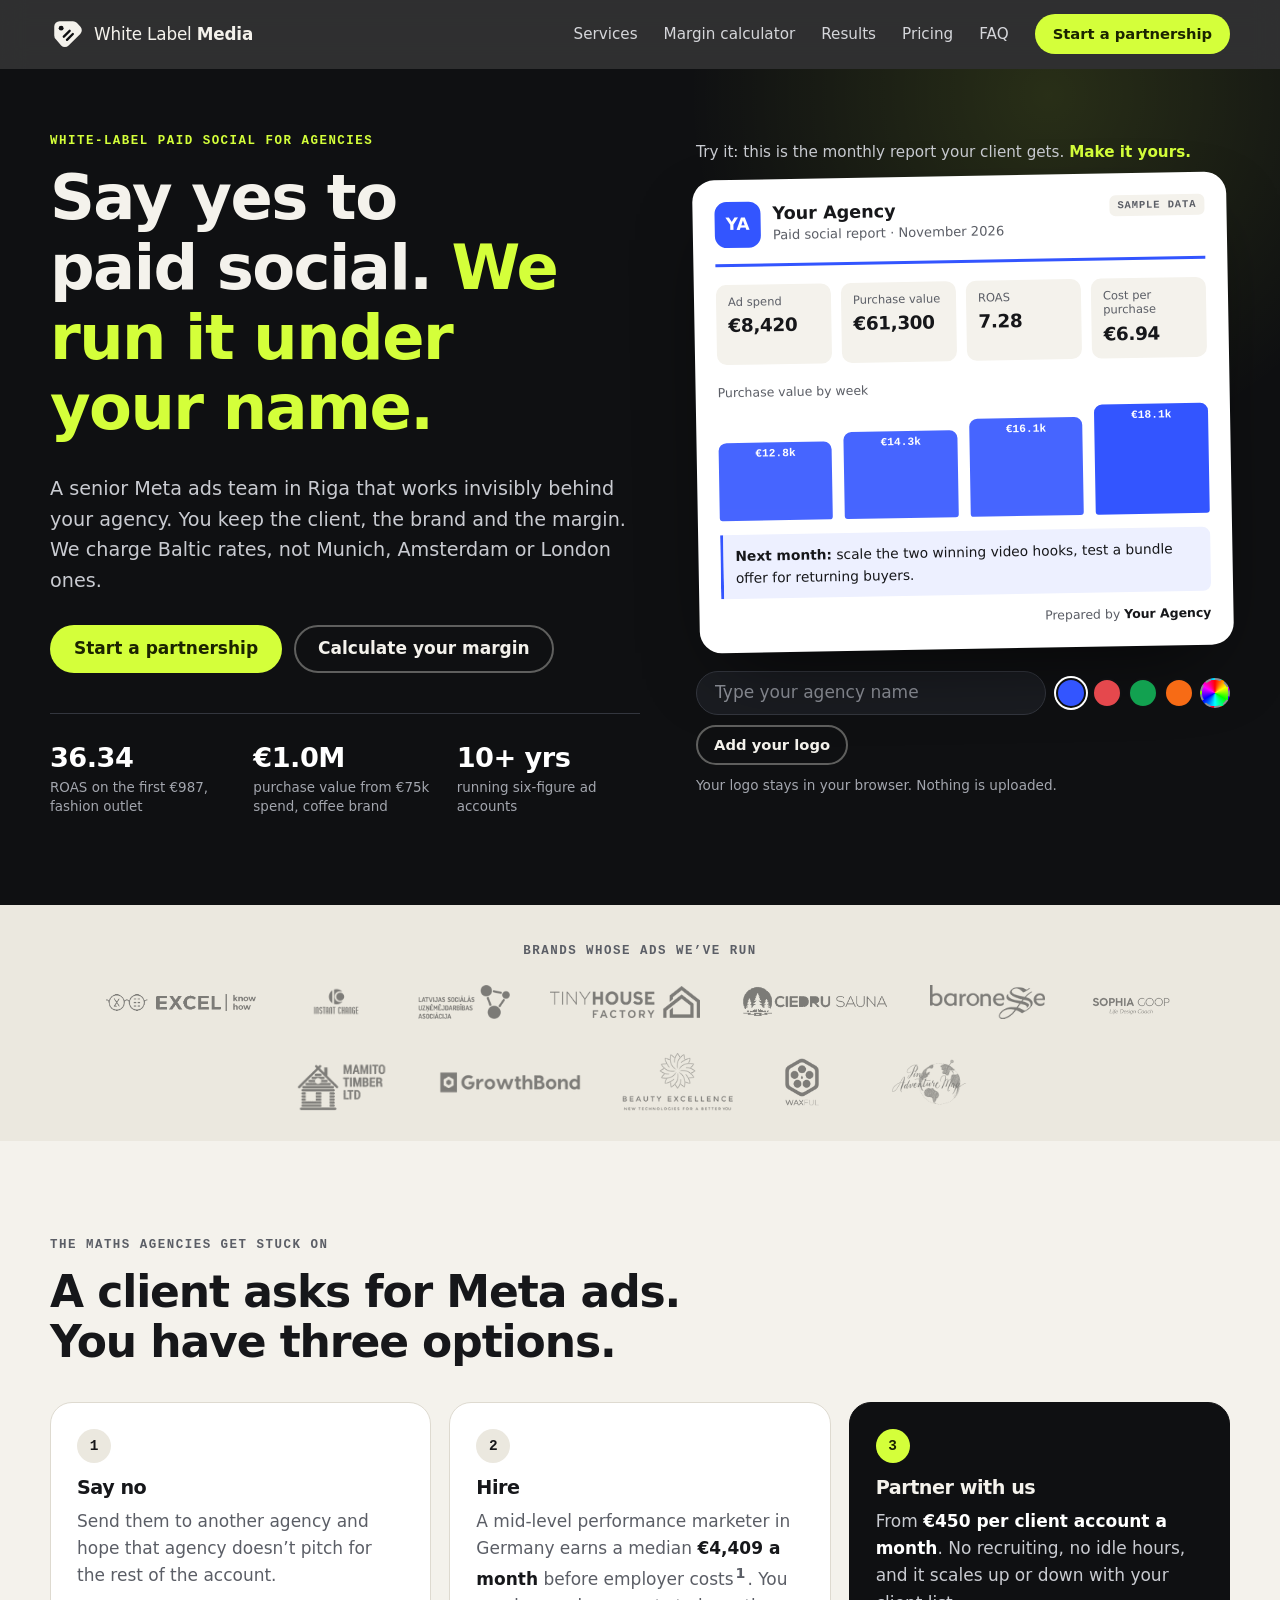
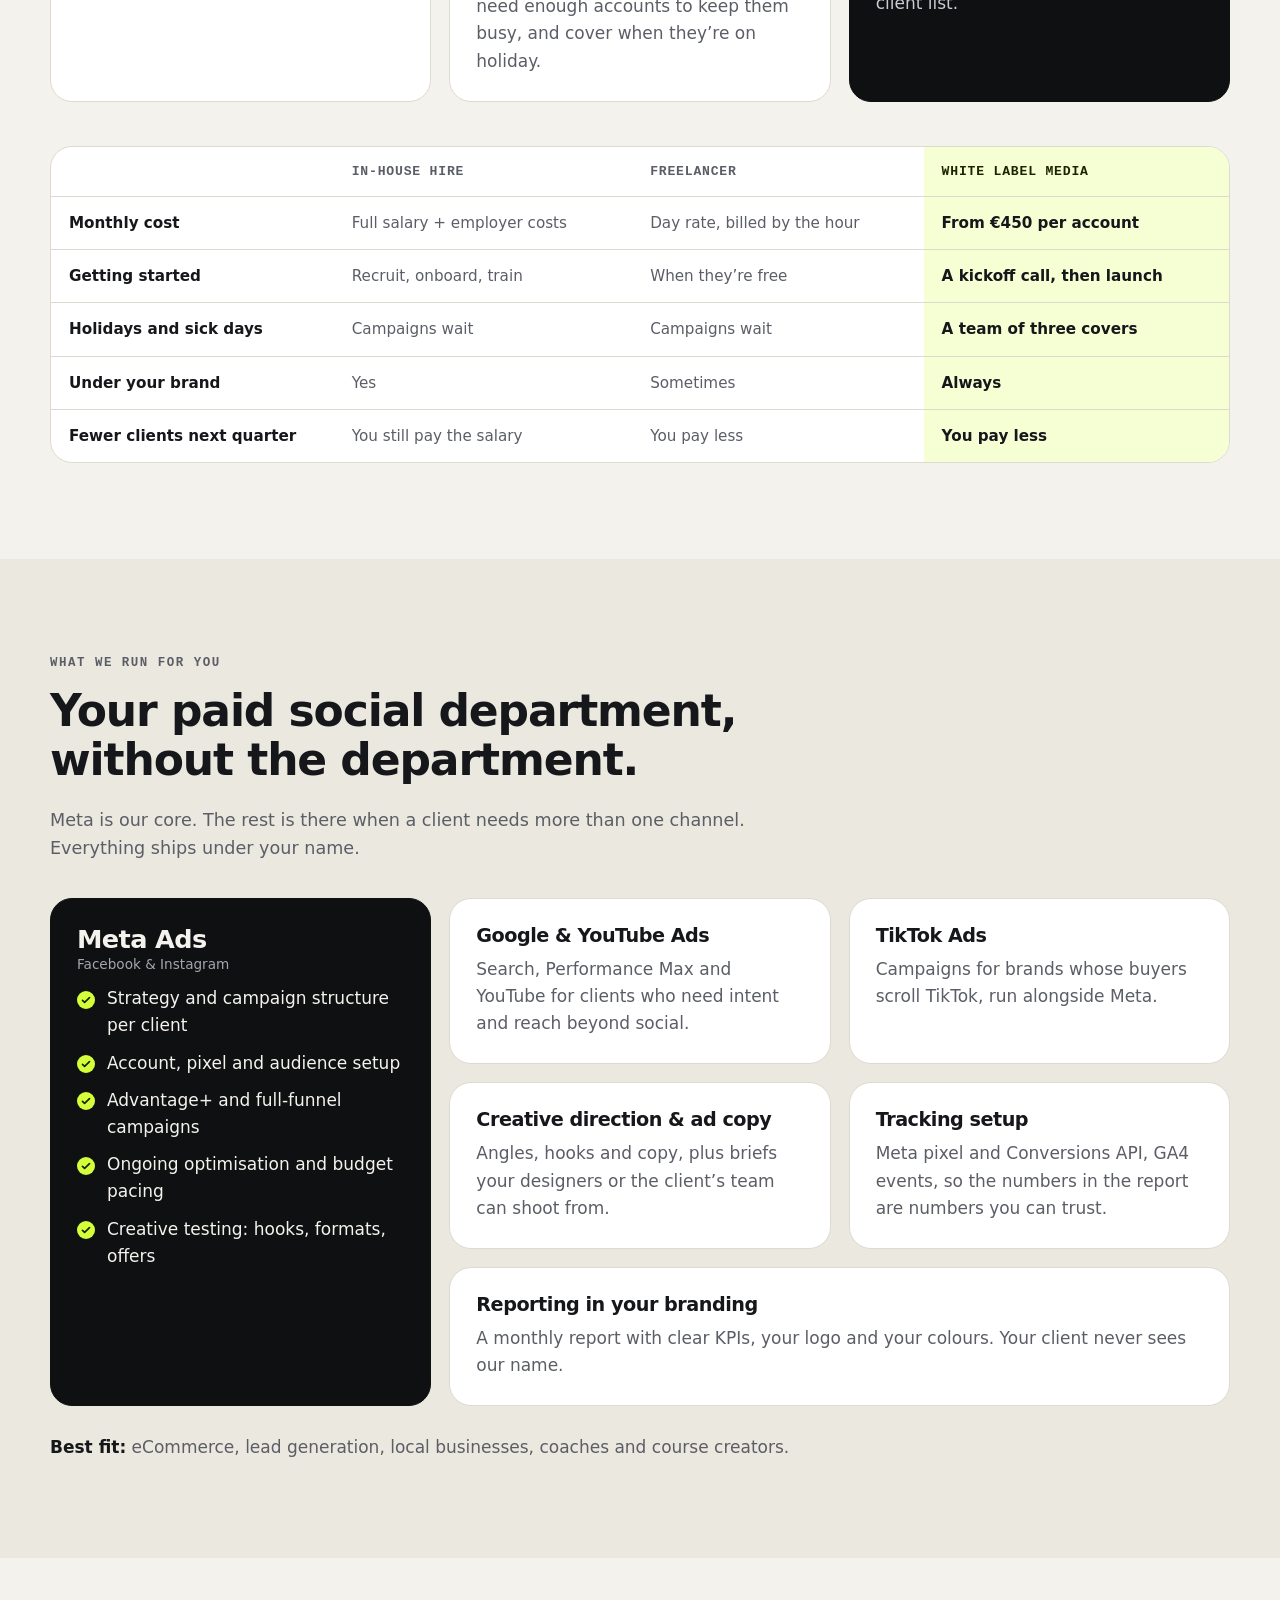
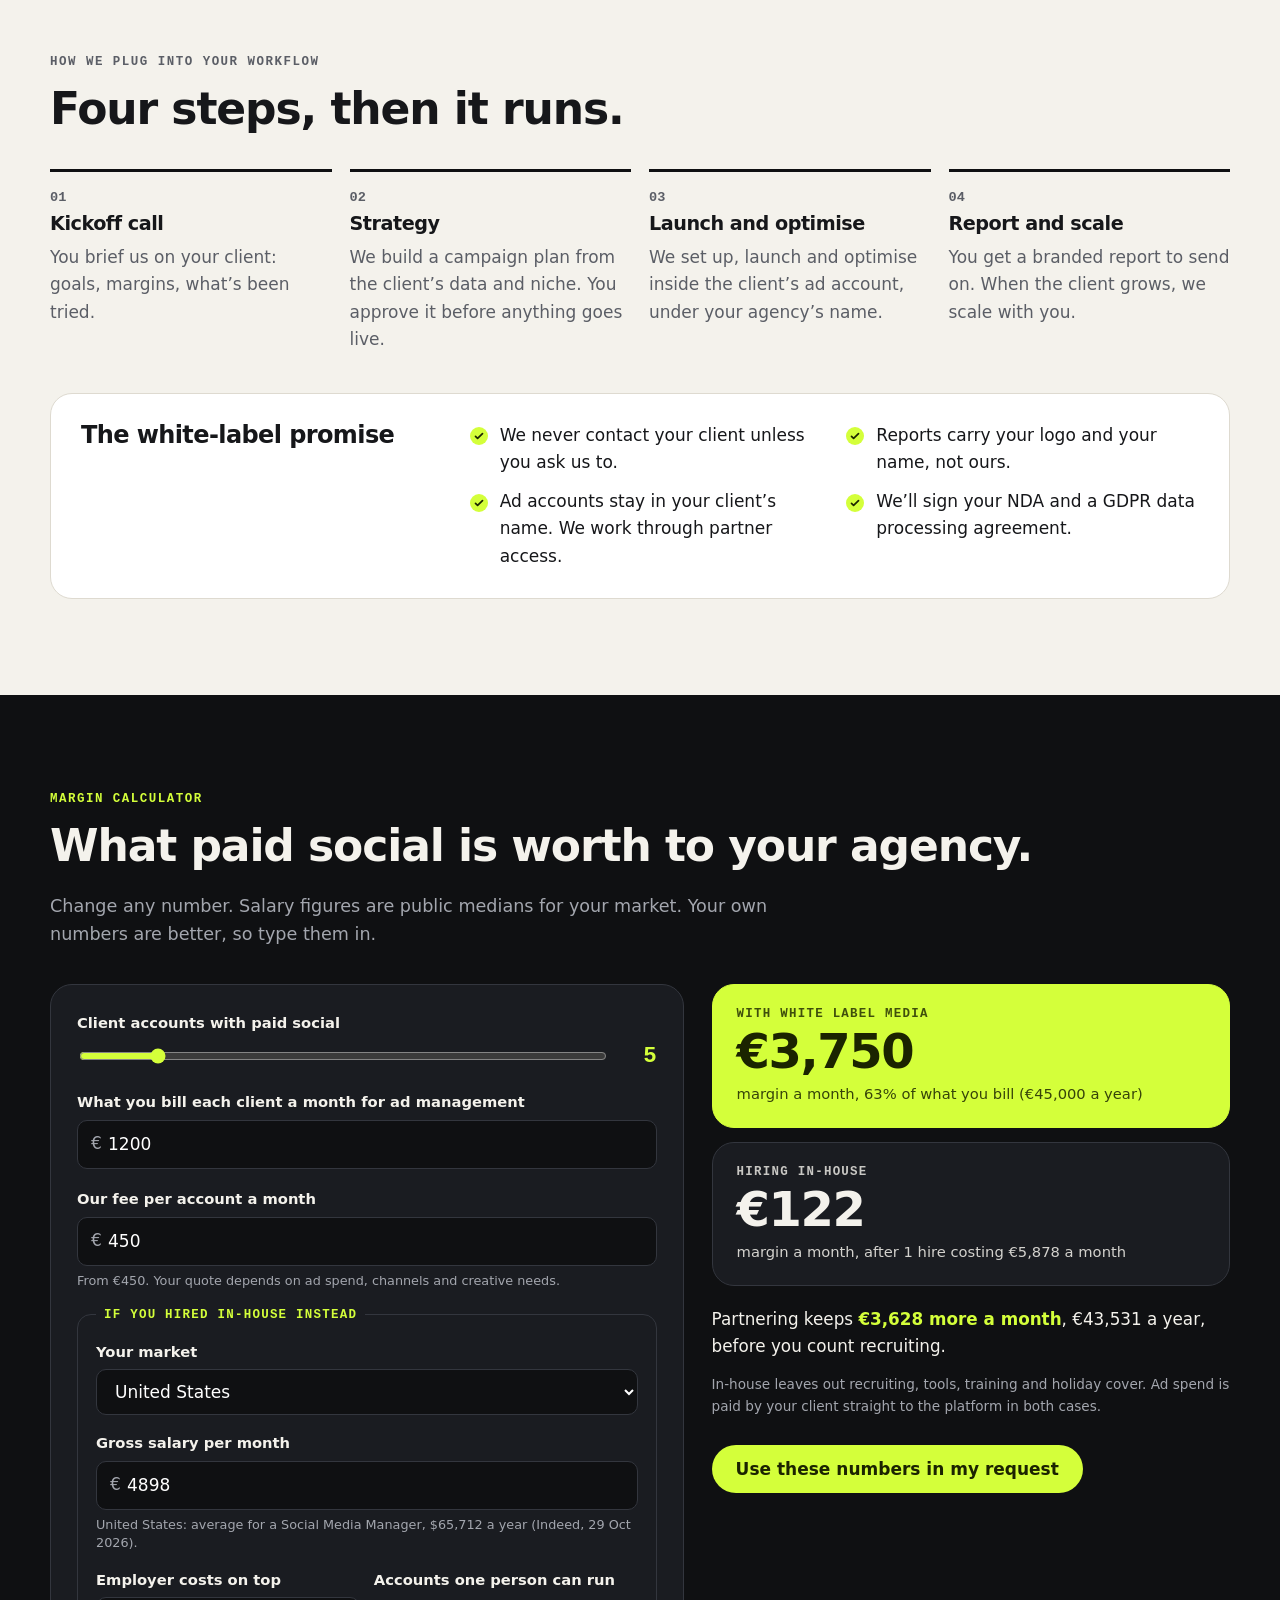
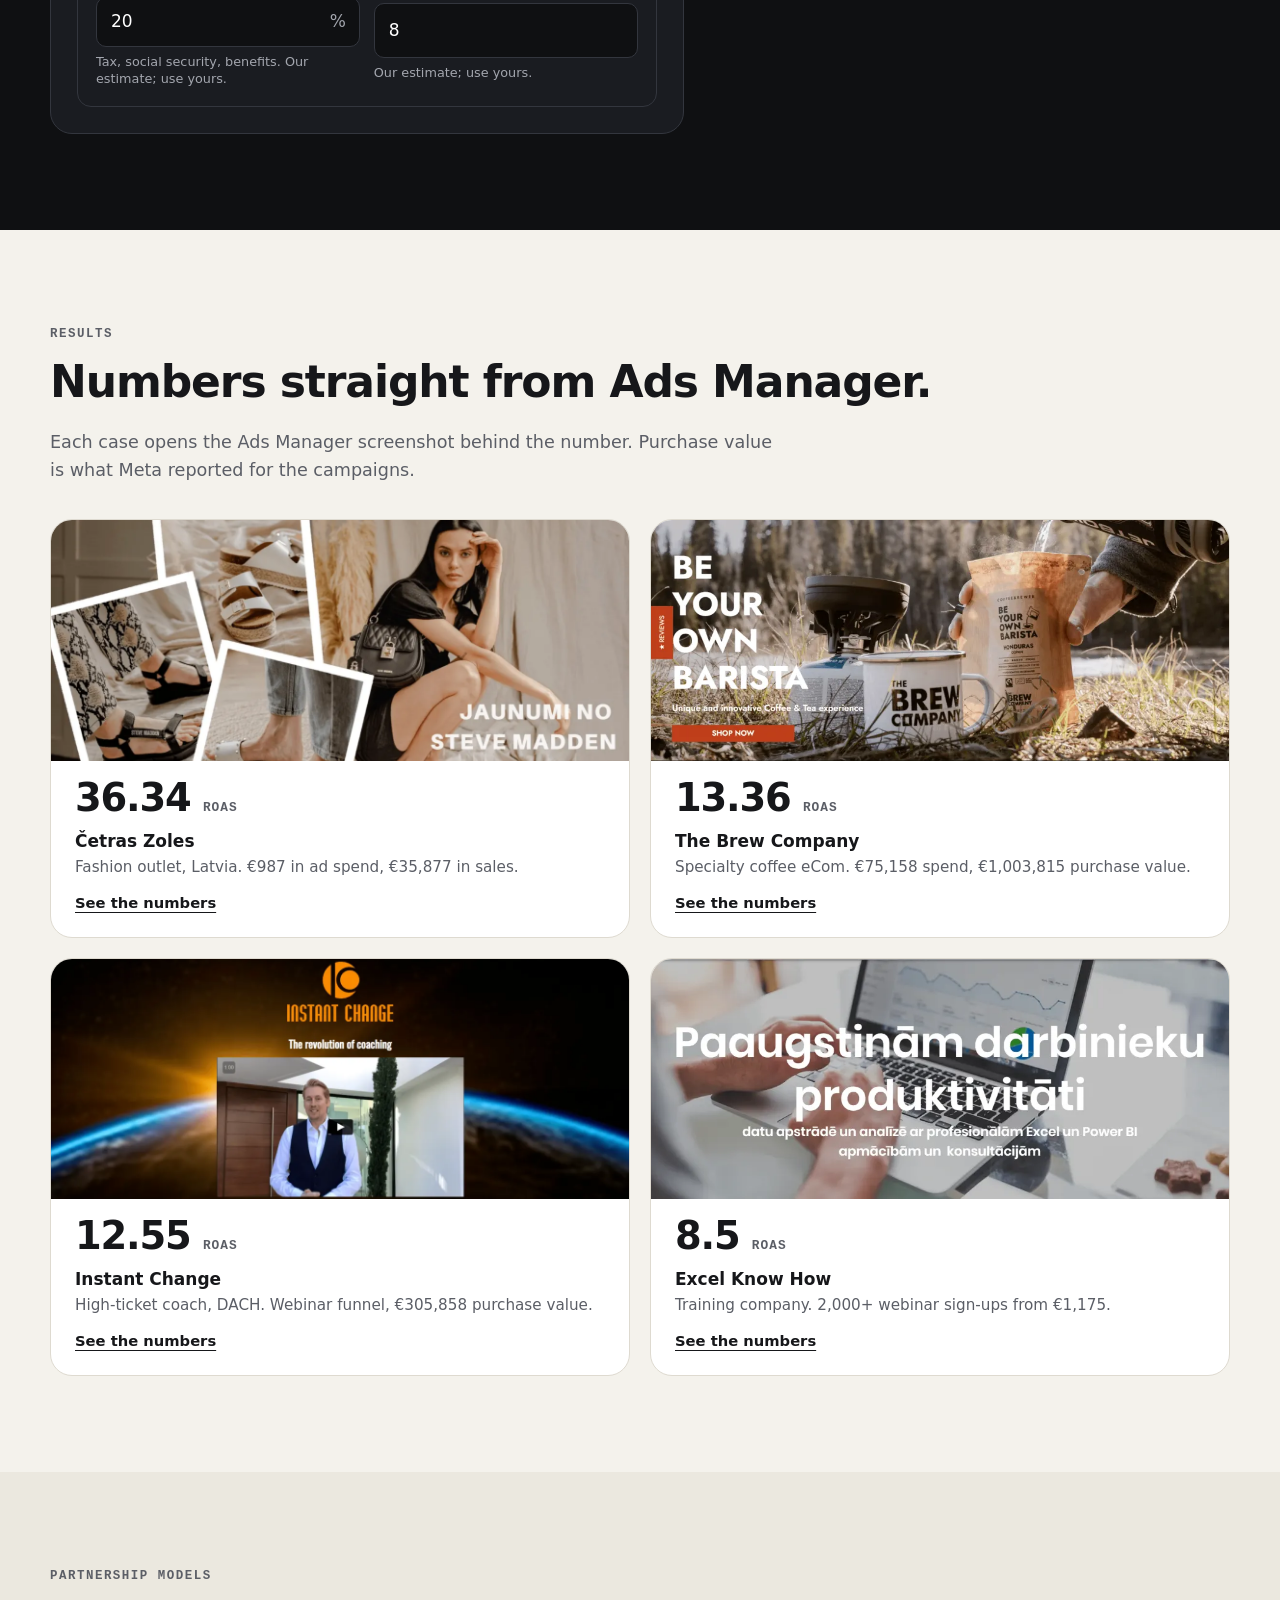
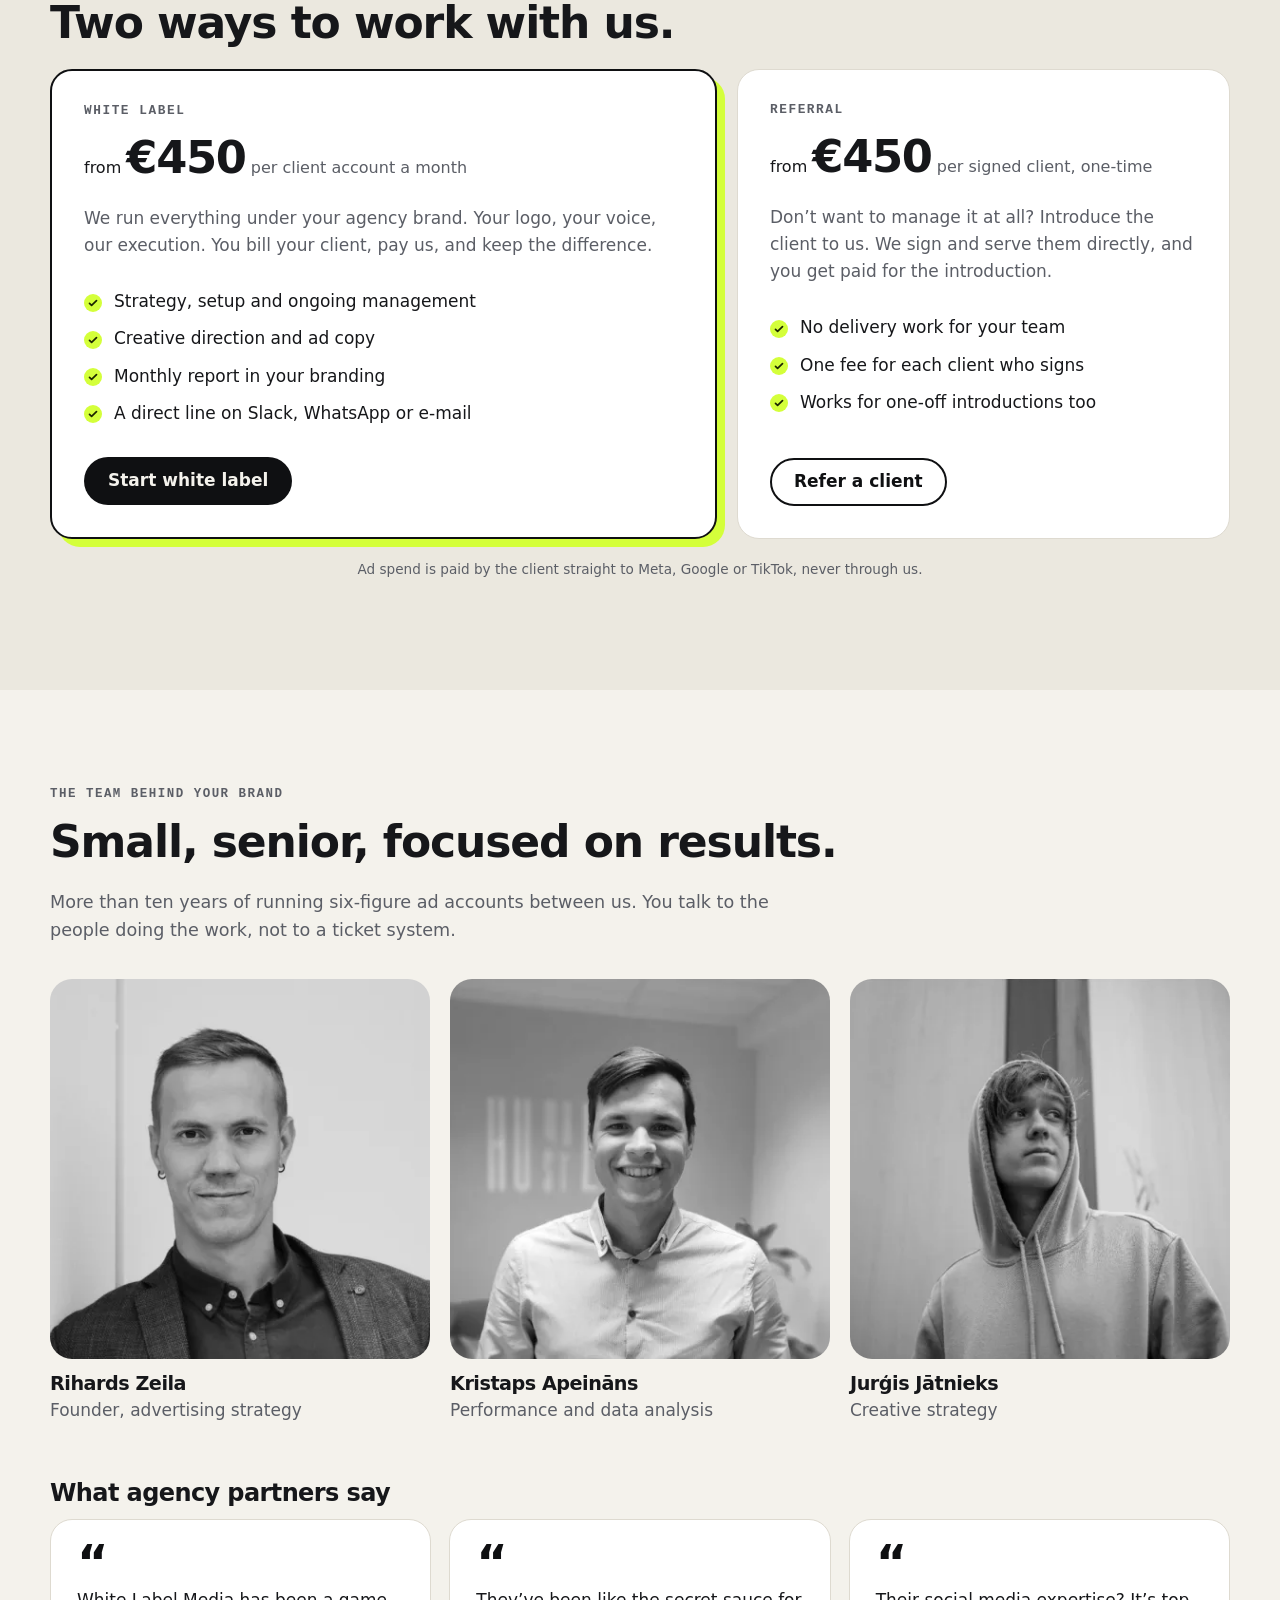
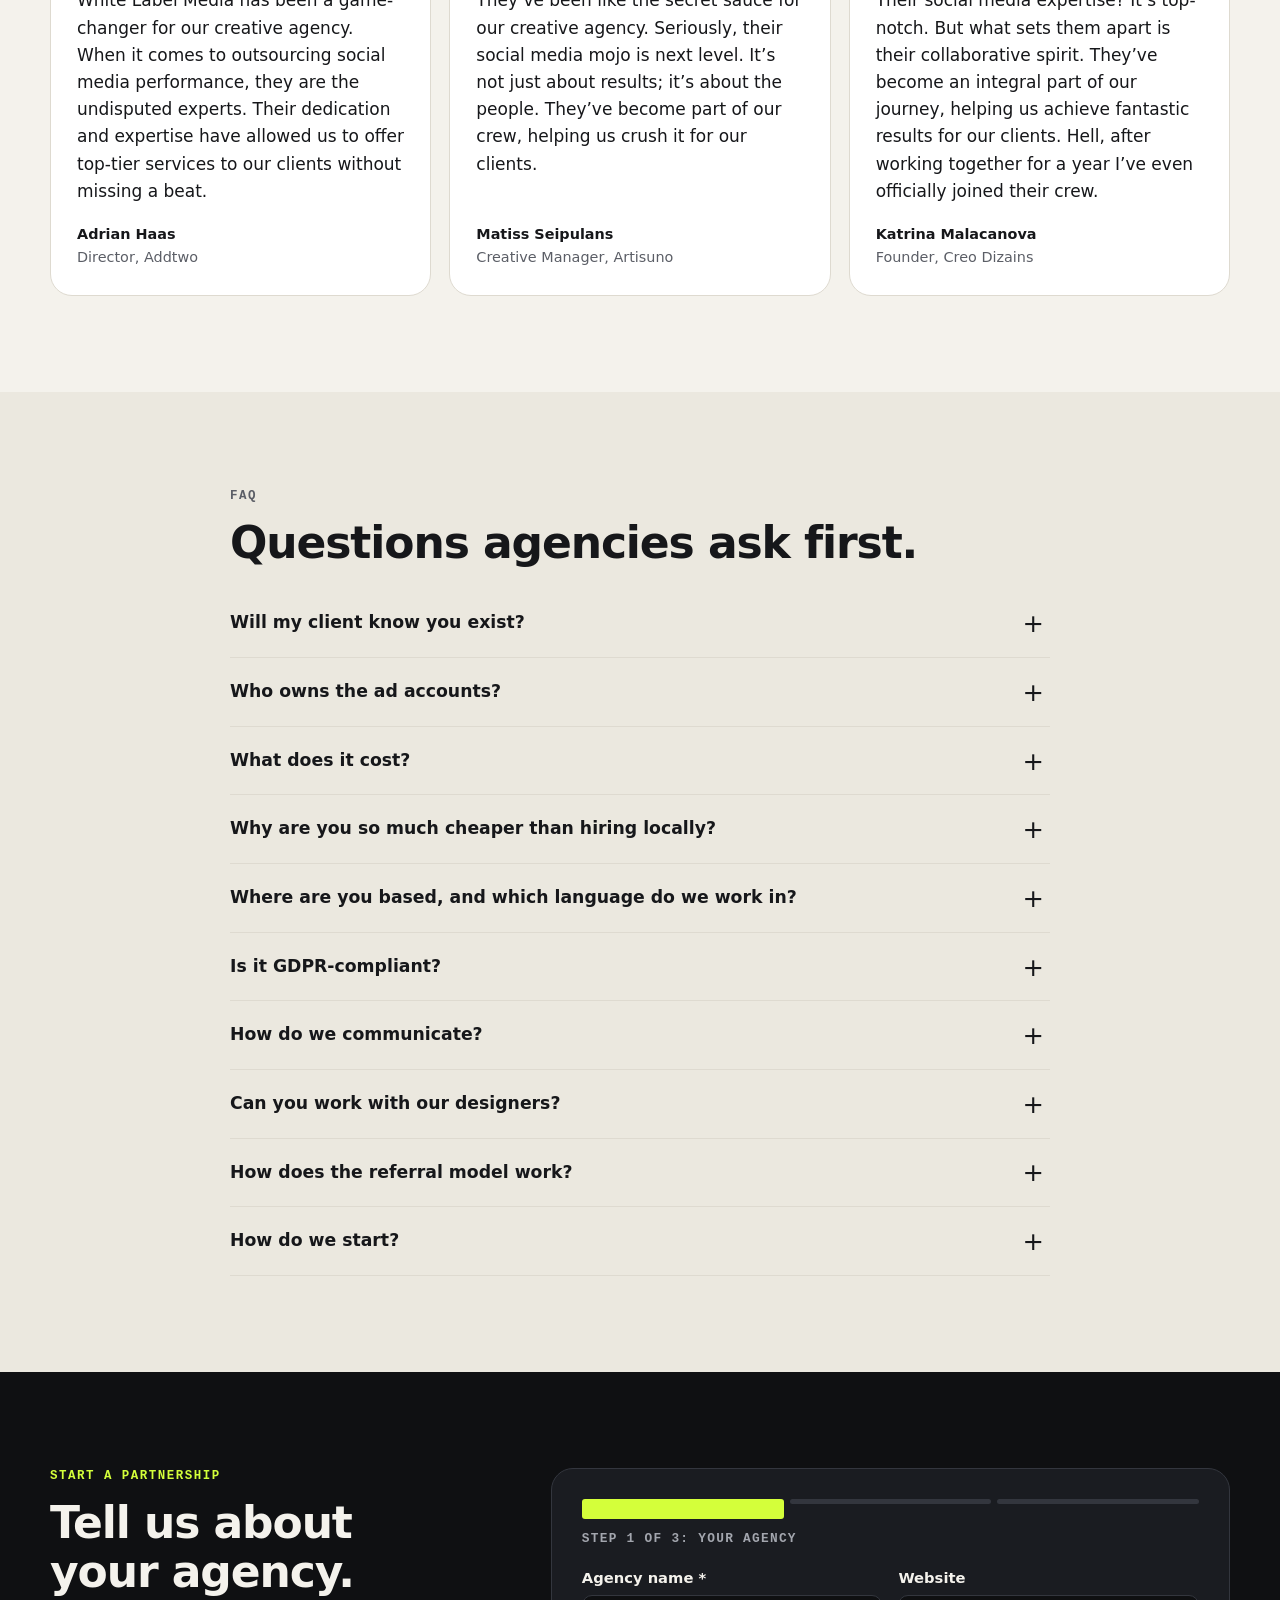
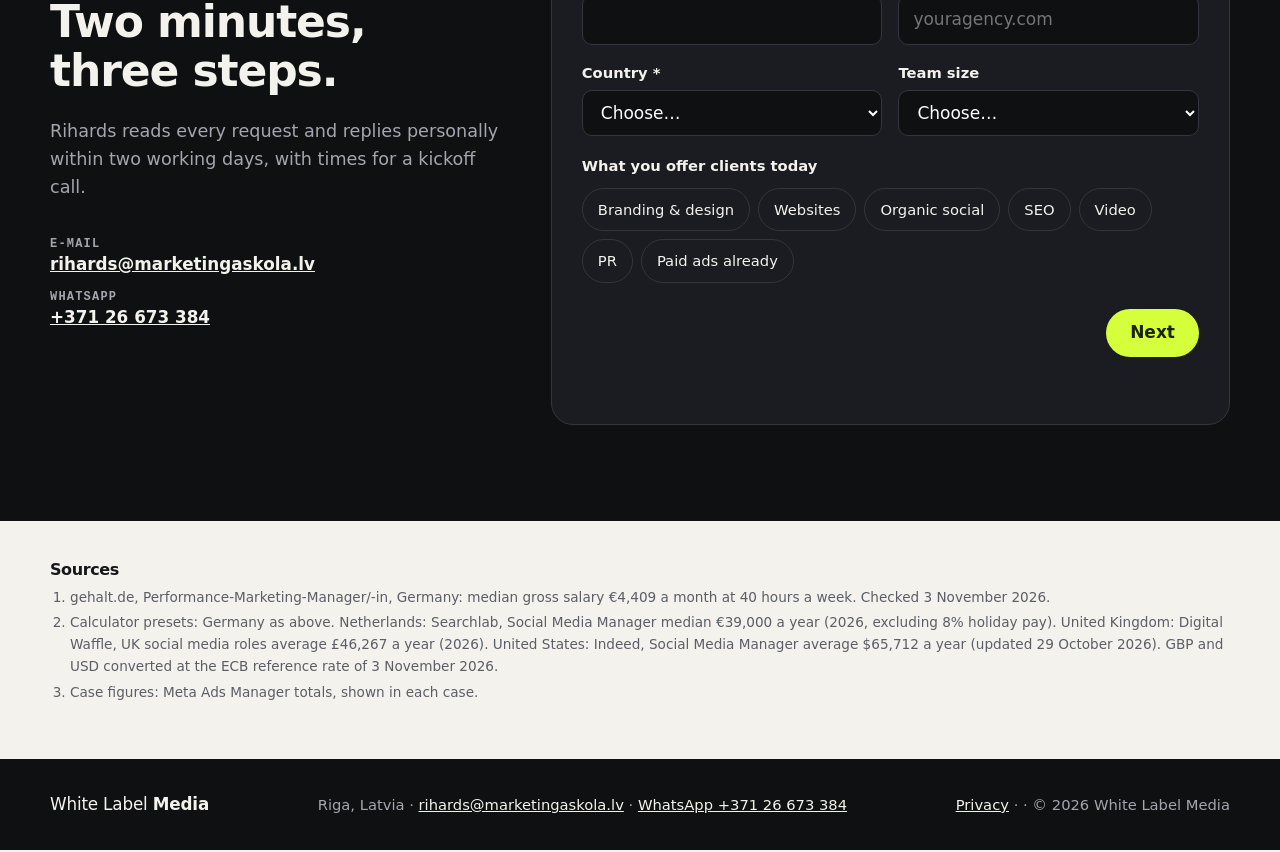
==== index.html @ e8cd41ce "Tracking: consent banner, GA4, Meta Pixel and LinkedIn Insight Consent Mode v2 starts denied; no thi" ====
<!doctype html>
<html lang="en">
<head>
  <meta charset="utf-8">
  <meta name="viewport" content="width=device-width, initial-scale=1">
  <meta name="theme-color" content="#0f1012">
  <title>White Label Media | White-label Meta ads for agencies, at Baltic rates</title>
  <meta name="description" content="A senior paid-social team in Riga that runs Meta, Google and TikTok ads under your agency's name. From €450 per client account a month. You keep the client and the margin.">
  <link rel="canonical" href="https://whitelabelmedia.eu/">
  <meta property="og:type" content="website">
  <meta property="og:title" content="Say yes to paid social. We run it under your name.">
  <meta property="og:description" content="A senior Meta ads team in Riga, working invisibly behind your agency. From €450 per client account a month.">
  <meta property="og:url" content="https://whitelabelmedia.eu/">
  <meta property="og:image" content="https://whitelabelmedia.eu/assets/img/og.jpg">
  <meta name="twitter:card" content="summary_large_image">
  <link rel="icon" href="/favicon.svg" type="image/svg+xml">
  <link rel="stylesheet" href="/styles.css">
  <script type="application/ld+json">
  {
    "@context": "https://schema.org",
    "@type": "ProfessionalService",
    "name": "White Label Media",
    "url": "https://whitelabelmedia.eu/",
    "description": "White-label Meta, Google and TikTok advertising for marketing agencies.",
    "email": "rihards@marketingaskola.lv",
    "telephone": "+37126673384",
    "address": { "@type": "PostalAddress", "addressLocality": "Riga", "addressCountry": "LV" },
    "areaServed": "Europe",
    "founder": { "@type": "Person", "name": "Rihards Zeila" }
  }
  </script>
  <script type="application/ld+json" id="faq-schema"></script>
</head>
<body>
  <a class="skip" href="#main">Skip to content</a>

  <header class="site-header">
    <nav class="nav wrap" aria-label="Main">
      <a class="logo" href="/" aria-label="White Label Media, home">
        <svg width="34" height="34" viewBox="0 0 32 32" aria-hidden="true"><path d="M4 9a5 5 0 0 1 5-5h12.6a5 5 0 0 1 3.6 1.5l3.3 3.4a5 5 0 0 1 0 7l-11 11a5 5 0 0 1-7 0L5.5 21A5 5 0 0 1 4 17.4z" fill="#f4f2ec"/><circle cx="10.5" cy="10.5" r="2.3" fill="#0f1012"/><path d="M13 18.5l5.5-5.5M16 21.5l5.5-5.5" stroke="#0f1012" stroke-width="2.2" stroke-linecap="round"/></svg>
        <span>White Label <b>Media</b></span>
      </a>
      <button class="menu-toggle" aria-expanded="false" aria-controls="nav-links" aria-label="Menu">
        <svg width="26" height="26" viewBox="0 0 24 24" fill="none" stroke="currentColor" stroke-width="2" stroke-linecap="round"><path d="M4 7h16M4 12h16M4 17h16"/></svg>
      </button>
      <ul class="nav-links" id="nav-links">
        <li><a href="#services">Services</a></li>
        <li><a href="#calculator">Margin calculator</a></li>
        <li><a href="#results">Results</a></li>
        <li><a href="#pricing">Pricing</a></li>
        <li><a href="#faq">FAQ</a></li>
        <li><a class="btn btn-accent btn-sm" href="#start">Start a partnership</a></li>
      </ul>
    </nav>
  </header>

  <main id="main">
    <!-- ============ HERO ============ -->
    <section class="hero dark" id="top">
      <div class="wrap hero-grid">
        <div class="hero-copy">
          <p class="eyebrow">White-label paid social for agencies</p>
          <h1>Say yes to paid social. <span class="hl">We run it under your name.</span></h1>
          <p class="lead">A senior Meta ads team in Riga that works invisibly behind your agency. You keep the client, the brand and the margin. We charge Baltic rates, not Munich, Amsterdam or London ones.</p>
          <div class="cta-row">
            <a class="btn btn-accent" href="#start">Start a partnership</a>
            <a class="btn btn-ghost" href="#calculator">Calculate your margin</a>
          </div>
          <ul class="proof">
            <li><b>36.34</b><span>ROAS on the first €987, fashion outlet</span></li>
            <li><b>€1.0M</b><span>purchase value from €75k spend, coffee brand</span></li>
            <li><b>10+ yrs</b><span>running six-figure ad accounts</span></li>
          </ul>
        </div>

        <div class="hero-demo">
          <p class="demo-hint" id="demo-hint">Try it: this is the monthly report your client gets. <b>Make it yours.</b></p>
          <article class="report" id="report" aria-label="Sample client report in your branding" style="--brand:#3355ff">
            <header class="report-head">
              <div class="report-logo" id="report-logo" aria-hidden="true"><span id="report-initials">YA</span></div>
              <div>
                <p class="report-agency" id="report-agency">Your Agency</p>
                <p class="report-meta">Paid social report · <span id="report-month">last month</span></p>
              </div>
              <span class="report-tag">Sample data</span>
            </header>
            <dl class="report-kpis">
              <div><dt>Ad spend</dt><dd>€8,420</dd></div>
              <div><dt>Purchase value</dt><dd>€61,300</dd></div>
              <div><dt>ROAS</dt><dd>7.28</dd></div>
              <div><dt>Cost per purchase</dt><dd>€6.94</dd></div>
            </dl>
            <figure class="report-chart">
              <figcaption>Purchase value by week</figcaption>
              <div class="bars" role="img" aria-label="Week 1 €12,800, week 2 €14,300, week 3 €16,100, week 4 €18,100">
                <span style="--h:.707"><i>€12.8k</i></span><span style="--h:.79"><i>€14.3k</i></span><span style="--h:.889"><i>€16.1k</i></span><span style="--h:1"><i>€18.1k</i></span>
              </div>
            </figure>
            <p class="report-note"><b>Next month:</b> scale the two winning video hooks, test a bundle offer for returning buyers.</p>
            <footer class="report-foot">Prepared by <span id="report-by">Your Agency</span></footer>
          </article>

          <form class="demo-controls" id="demo" autocomplete="off" onsubmit="return false">
            <label class="demo-name">
              <span class="sr-only">Your agency name</span>
              <input type="text" name="agency" maxlength="40" placeholder="Type your agency name" aria-describedby="demo-hint">
            </label>
            <fieldset class="swatches">
              <legend class="sr-only">Brand colour</legend>
              <label><input type="radio" name="color" value="#3355ff" checked><span style="background:#3355ff"></span><span class="sr-only">Blue</span></label>
              <label><input type="radio" name="color" value="#e5484d"><span style="background:#e5484d"></span><span class="sr-only">Red</span></label>
              <label><input type="radio" name="color" value="#12a150"><span style="background:#12a150"></span><span class="sr-only">Green</span></label>
              <label><input type="radio" name="color" value="#f76b15"><span style="background:#f76b15"></span><span class="sr-only">Orange</span></label>
              <label class="swatch-custom" title="Pick your exact colour"><input type="color" name="custom" value="#8e4ec6"><span class="sr-only">Custom colour</span></label>
            </fieldset>
            <label class="btn btn-ghost btn-sm upload">
              <input type="file" name="logo" accept="image/png,image/jpeg,image/svg+xml,image/webp" class="sr-only">
              Add your logo
            </label>
          </form>
          <p class="fine">Your logo stays in your browser. Nothing is uploaded.</p>
        </div>
      </div>
    </section>

    <!-- ============ LOGOS ============ -->
    <section class="logos" aria-labelledby="logos-title">
      <div class="wrap">
        <h2 class="eyebrow center" id="logos-title">Brands whose ads we’ve run</h2>
        <ul class="logo-row">
          <li><img src="/assets/img/logos/excel-know-how.webp" alt="Excel Know How" width="519" height="58" loading="lazy"></li>
          <li><img src="/assets/img/logos/instant-change.webp" class="lg" alt="Instant Change" width="178" height="126" loading="lazy"></li>
          <li><img src="/assets/img/logos/lsua.webp" alt="Latvijas Sociālās Uzņēmējdarbības Asociācija" width="258" height="96" loading="lazy"></li>
          <li><img src="/assets/img/logos/tiny.webp" alt="Tiny House Factory" width="400" height="85" loading="lazy"></li>
          <li><img src="/assets/img/logos/ciedru.webp" alt="Ciedru Sauna" width="261" height="59" loading="lazy"></li>
          <li><img src="/assets/img/logos/baronesse.webp" alt="Baronesse" width="149" height="44" loading="lazy"></li>
          <li><img src="/assets/img/logos/sophia.webp" class="lg" alt="Sophia Goop" width="156" height="102" loading="lazy"></li>
          <li><img src="/assets/img/logos/mamito.webp" class="lg" alt="Mamito Timber" width="105" height="61" loading="lazy"></li>
          <li><img src="/assets/img/logos/growthbond.webp" alt="GrowthBond" width="162" height="37" loading="lazy"></li>
          <li><img src="/assets/img/logos/beauty.webp" class="lg" alt="Beauty Excellence" width="146" height="76" loading="lazy"></li>
          <li><img src="/assets/img/logos/waxful.webp" class="lg" alt="Waxful" width="92" height="92" loading="lazy"></li>
          <li><img src="/assets/img/logos/pin.webp" class="lg" alt="Pin Adventure Map" width="600" height="300" loading="lazy"></li>
        </ul>
      </div>
    </section>

    <!-- ============ PROBLEM ============ -->
    <section class="section" id="why" aria-labelledby="why-title">
      <div class="wrap">
        <p class="eyebrow">The maths agencies get stuck on</p>
        <h2 id="why-title">A client asks for Meta ads. You have three options.</h2>
        <div class="options">
          <article class="option reveal">
            <span class="option-n">1</span>
            <h3>Say no</h3>
            <p>Send them to another agency and hope that agency doesn’t pitch for the rest of the account.</p>
          </article>
          <article class="option reveal">
            <span class="option-n">2</span>
            <h3>Hire</h3>
            <p>A mid-level performance marketer in Germany earns a median <b>€4,409 a month</b> before employer costs<sup><a href="#sources">1</a></sup>. You need enough accounts to keep them busy, and cover when they’re on holiday.</p>
          </article>
          <article class="option option-us reveal">
            <span class="option-n">3</span>
            <h3>Partner with us</h3>
            <p>From <b>€450 per client account a month</b>. No recruiting, no idle hours, and it scales up or down with your client list.</p>
          </article>
        </div>

        <div class="table-wrap reveal">
          <table class="compare">
            <caption class="sr-only">In-house hire, freelancer and White Label Media compared</caption>
            <thead>
              <tr><th scope="col"></th><th scope="col">In-house hire</th><th scope="col">Freelancer</th><th scope="col" class="us">White Label Media</th></tr>
            </thead>
            <tbody>
              <tr><th scope="row">Monthly cost</th><td>Full salary + employer costs</td><td>Day rate, billed by the hour</td><td class="us">From €450 per account</td></tr>
              <tr><th scope="row">Getting started</th><td>Recruit, onboard, train</td><td>When they’re free</td><td class="us">A kickoff call, then launch</td></tr>
              <tr><th scope="row">Holidays and sick days</th><td>Campaigns wait</td><td>Campaigns wait</td><td class="us">A team of three covers</td></tr>
              <tr><th scope="row">Under your brand</th><td>Yes</td><td>Sometimes</td><td class="us">Always</td></tr>
              <tr><th scope="row">Fewer clients next quarter</th><td>You still pay the salary</td><td>You pay less</td><td class="us">You pay less</td></tr>
            </tbody>
          </table>
        </div>
      </div>
    </section>

    <!-- ============ SERVICES ============ -->
    <section class="section alt" id="services" aria-labelledby="services-title">
      <div class="wrap">
        <p class="eyebrow">What we run for you</p>
        <h2 id="services-title">Your paid social department, without the department.</h2>
        <p class="sub">Meta is our core. The rest is there when a client needs more than one channel. Everything ships under your name.</p>
        <div class="services">
          <article class="service service-main reveal">
            <h3>Meta Ads <small>Facebook &amp; Instagram</small></h3>
            <ul class="ticks">
              <li>Strategy and campaign structure per client</li>
              <li>Account, pixel and audience setup</li>
              <li>Advantage+ and full-funnel campaigns</li>
              <li>Ongoing optimisation and budget pacing</li>
              <li>Creative testing: hooks, formats, offers</li>
            </ul>
          </article>
          <article class="service reveal">
            <h3>Google &amp; YouTube Ads</h3>
            <p>Search, Performance Max and YouTube for clients who need intent and reach beyond social.</p>
          </article>
          <article class="service reveal">
            <h3>TikTok Ads</h3>
            <p>Campaigns for brands whose buyers scroll TikTok, run alongside Meta.</p>
          </article>
          <article class="service reveal">
            <h3>Creative direction &amp; ad copy</h3>
            <p>Angles, hooks and copy, plus briefs your designers or the client’s team can shoot from.</p>
          </article>
          <article class="service reveal">
            <h3>Tracking setup</h3>
            <p>Meta pixel and Conversions API, GA4 events, so the numbers in the report are numbers you can trust.</p>
          </article>
          <article class="service reveal">
            <h3>Reporting in your branding</h3>
            <p>A monthly report with clear KPIs, your logo and your colours. Your client never sees our name.</p>
          </article>
        </div>
        <p class="fit"><b>Best fit:</b> eCommerce, lead generation, local businesses, coaches and course creators.</p>
      </div>
    </section>

    <!-- ============ PROCESS ============ -->
    <section class="section" id="process" aria-labelledby="process-title">
      <div class="wrap">
        <p class="eyebrow">How we plug into your workflow</p>
        <h2 id="process-title">Four steps, then it runs.</h2>
        <ol class="steps">
          <li class="reveal"><h3>Kickoff call</h3><p>You brief us on your client: goals, margins, what’s been tried.</p></li>
          <li class="reveal"><h3>Strategy</h3><p>We build a campaign plan from the client’s data and niche. You approve it before anything goes live.</p></li>
          <li class="reveal"><h3>Launch and optimise</h3><p>We set up, launch and optimise inside the client’s ad account, under your agency’s name.</p></li>
          <li class="reveal"><h3>Report and scale</h3><p>You get a branded report to send on. When the client grows, we scale with you.</p></li>
        </ol>
        <div class="promise reveal">
          <h3>The white-label promise</h3>
          <ul class="ticks">
            <li>We never contact your client unless you ask us to.</li>
            <li>Reports carry your logo and your name, not ours.</li>
            <li>Ad accounts stay in your client’s name. We work through partner access.</li>
            <li>We’ll sign your NDA and a GDPR data processing agreement.</li>
          </ul>
        </div>
      </div>
    </section>

    <!-- ============ CALCULATOR ============ -->
    <section class="section dark" id="calculator" aria-labelledby="calc-title">
      <div class="wrap">
        <p class="eyebrow">Margin calculator</p>
        <h2 id="calc-title">What paid social is worth to your agency.</h2>
        <p class="sub">Change any number. Salary figures are public medians for your market. Your own numbers are better, so type them in.</p>

        <form class="calc" id="calc" autocomplete="off" onsubmit="return false">
          <div class="calc-inputs">
            <label class="field">
              <span>Client accounts with paid social</span>
              <span class="range-row"><input type="range" name="accounts" min="1" max="30" value="5"><output name="accountsOut">5</output></span>
            </label>
            <label class="field">
              <span>What you bill each client a month for ad management</span>
              <span class="money"><input type="number" name="price" min="0" max="50000" step="50" value="1200" inputmode="numeric" required></span>
            </label>
            <label class="field">
              <span>Our fee per account a month</span>
              <span class="money"><input type="number" name="fee" min="450" max="20000" step="50" value="450" inputmode="numeric" required></span>
              <small>From €450. Your quote depends on ad spend, channels and creative needs.</small>
            </label>

            <fieldset class="field-group">
              <legend>If you hired in-house instead</legend>
              <label class="field">
                <span>Your market</span>
                <select name="market">
                  <option value="de">Germany</option>
                  <option value="nl">Netherlands</option>
                  <option value="uk">United Kingdom</option>
                  <option value="us">United States</option>
                  <option value="custom">Other / my own number</option>
                </select>
              </label>
              <label class="field">
                <span>Gross salary per month</span>
                <span class="money"><input type="number" name="salary" min="0" max="50000" step="50" value="4409" inputmode="numeric" required></span>
                <small id="salary-source"></small>
              </label>
              <div class="field-pair">
                <label class="field">
                  <span>Employer costs on top</span>
                  <span class="pct"><input type="number" name="oncost" min="0" max="100" step="1" value="20" inputmode="numeric" required></span>
                  <small>Tax, social security, benefits. Our estimate; use yours.</small>
                </label>
                <label class="field">
                  <span>Accounts one person can run</span>
                  <input type="number" name="cap" min="1" max="40" step="1" value="8" inputmode="numeric" required>
                  <small>Our estimate; use yours.</small>
                </label>
              </div>
            </fieldset>
          </div>

          <div class="calc-out" aria-live="polite">
            <div class="out-card out-us">
              <p class="out-label">With White Label Media</p>
              <p class="out-big" id="out-us">€0</p>
              <p class="out-sub" id="out-us-sub">margin a month</p>
            </div>
            <div class="out-card">
              <p class="out-label">Hiring in-house</p>
              <p class="out-big" id="out-hire">€0</p>
              <p class="out-sub" id="out-hire-sub">margin a month</p>
            </div>
            <p class="out-verdict" id="out-verdict"></p>
            <p class="out-warn" id="out-warn" hidden></p>
            <p class="fine">In-house leaves out recruiting, tools, training and holiday cover. Ad spend is paid by your client straight to the platform in both cases.</p>
            <a class="btn btn-accent" href="#start" id="calc-cta">Use these numbers in my request</a>
          </div>
        </form>
      </div>
    </section>

    <!-- ============ RESULTS ============ -->
    <section class="section" id="results" aria-labelledby="results-title">
      <div class="wrap">
        <p class="eyebrow">Results</p>
        <h2 id="results-title">Numbers straight from Ads Manager.</h2>
        <p class="sub">Each case opens the Ads Manager screenshot behind the number. Purchase value is what Meta reported for the campaigns.</p>
        <div class="cases">
          <button class="case reveal" type="button" data-case="case-zoles">
            <img src="/assets/img/cases/zoles.webp" alt="" width="1200" height="526" loading="lazy">
            <span class="case-kpi">36.34 <small>ROAS</small></span>
            <span class="case-name">Četras Zoles</span>
            <span class="case-line">Fashion outlet, Latvia. €987 in ad spend, €35,877 in sales.</span>
            <span class="case-more">See the numbers</span>
          </button>
          <button class="case reveal" type="button" data-case="case-brew">
            <img src="/assets/img/cases/brew.webp" alt="" width="1200" height="409" loading="lazy" style="object-position:left center">
            <span class="case-kpi">13.36 <small>ROAS</small></span>
            <span class="case-name">The Brew Company</span>
            <span class="case-line">Specialty coffee eCom. €75,158 spend, €1,003,815 purchase value.</span>
            <span class="case-more">See the numbers</span>
          </button>
          <button class="case reveal" type="button" data-case="case-ic">
            <img src="/assets/img/cases/instant-change.webp" alt="" width="1200" height="518" loading="lazy">
            <span class="case-kpi">12.55 <small>ROAS</small></span>
            <span class="case-name">Instant Change</span>
            <span class="case-line">High-ticket coach, DACH. Webinar funnel, €305,858 purchase value.</span>
            <span class="case-more">See the numbers</span>
          </button>
          <button class="case reveal" type="button" data-case="case-ekh">
            <img src="/assets/img/cases/excel-know-how.webp" alt="" width="1200" height="389" loading="lazy">
            <span class="case-kpi">8.5 <small>ROAS</small></span>
            <span class="case-name">Excel Know How</span>
            <span class="case-line">Training company. 2,000+ webinar sign-ups from €1,175.</span>
            <span class="case-more">See the numbers</span>
          </button>
        </div>
      </div>

      <dialog class="case-dialog" id="case-zoles" aria-labelledby="case-zoles-t">
        <button class="dialog-close" type="button" aria-label="Close">×</button>
        <p class="eyebrow">Fashion outlet · Latvia · Meta Ads</p>
        <h3 id="case-zoles-t">Četras Zoles: 36.34 ROAS</h3>
        <p>Četras Zoles sells branded shoes and clothing at outlet prices. The goal was to reach as many buyers as possible on the smallest budget. The products sell themselves, so we put the work into scroll-stopping creatives and Advantage+ sales campaigns.</p>
        <dl class="dl-kpis"><div><dt>Ad spend</dt><dd>€987.14</dd></div><div><dt>Purchases</dt><dd>686</dd></div><div><dt>Purchase value</dt><dd>€35,877.25</dd></div><div><dt>ROAS</dt><dd>36.34</dd></div></dl>
        <img src="/assets/img/cases/zoles-ads.webp" alt="Meta Ads Manager: €987.14 spent, 686 purchases at €1.44 each, €35,877.25 purchase value, 36.34 ROAS" width="656" height="518" loading="lazy">
      </dialog>

      <dialog class="case-dialog" id="case-brew" aria-labelledby="case-brew-t">
        <button class="dialog-close" type="button" aria-label="Close">×</button>
        <p class="eyebrow">Specialty coffee · eCommerce · Meta, TikTok, Google, YouTube</p>
        <h3 id="case-brew-t">The Brew Company: 13.36 ROAS</h3>
        <p>We helped The Brew Company move from traditional sales to eCommerce, with ads across Facebook, Instagram, TikTok, Google and YouTube. It started as a three-month contract in Q4 and became a long-term partnership.</p>
        <p>After iOS 14 cut tracking, ROAS dropped, but it held at a steady 4–7 for the rest of our time together.</p>
        <dl class="dl-kpis"><div><dt>Meta ad spend</dt><dd>€75,158.01</dd></div><div><dt>Purchases</dt><dd>4,881</dd></div><div><dt>Purchase value</dt><dd>€1,003,815</dd></div><div><dt>ROAS</dt><dd>13.36</dd></div></dl>
        <img src="/assets/img/cases/brew-ads.webp" alt="Meta Ads Manager: €75,158.01 spent, 4,881 purchases at €15.40 each, €1,003,815 purchase value, 13.36 ROAS" width="662" height="659" loading="lazy">
      </dialog>

      <dialog class="case-dialog" id="case-ic" aria-labelledby="case-ic-t">
        <button class="dialog-close" type="button" aria-label="Close">×</button>
        <p class="eyebrow">High-ticket coaching · Germany, Austria, Switzerland · Meta Ads</p>
        <h3 id="case-ic-t">Instant Change: 12.55 ROAS</h3>
        <p>Daniel is a growth coach selling e-books, webinars and coaching across Germany, Austria and Switzerland. The job was to fill his events. We built a three-layer funnel: video views for awareness, remarketing to everyone who watched to register for the webinar, then conversion campaigns on lookalikes of the registrants.</p>
        <dl class="dl-kpis"><div><dt>Ad spend</dt><dd>€24,380.29</dd></div><div><dt>Purchases</dt><dd>2,055</dd></div><div><dt>Purchase value</dt><dd>€305,858</dd></div><div><dt>ROAS</dt><dd>12.55</dd></div></dl>
        <img src="/assets/img/cases/instant-change-ads.webp" alt="Meta Ads Manager: €24,380.29 spent, 2,055 website purchases, €305,858 purchase value, 12.55 ROAS" width="503" height="524" loading="lazy">
      </dialog>

      <dialog class="case-dialog" id="case-ekh" aria-labelledby="case-ekh-t">
        <button class="dialog-close" type="button" aria-label="Close">×</button>
        <p class="eyebrow">Training · Excel and Power BI · Meta Ads</p>
        <h3 id="case-ekh-t">Excel Know How: 8.5 ROAS</h3>
        <p>Excel Know How trains teams in Excel and Power BI, face to face, online and on video. We promoted a free live webinar with Facebook ads. Sign-ups left a name and e-mail, and the paid course was offered to them by e-mail afterwards.</p>
        <p>About 2% of sign-ups bought the €250 course: roughly €10,000 in sales from €1,175 in ads.</p>
        <dl class="dl-kpis"><div><dt>Ad spend</dt><dd>€1,174.81</dd></div><div><dt>Webinar sign-ups</dt><dd>2,000+</dd></div><div><dt>Course sales</dt><dd>≈ €10,000</dd></div><div><dt>ROAS</dt><dd>8.5</dd></div></dl>
        <img src="/assets/img/cases/excel-know-how-ads.webp" alt="Meta Ads Manager: €1,174.81 spent, 5,568 link clicks at €0.21, registrations between €0.35 and €0.43 each" width="764" height="565" loading="lazy">
      </dialog>
    </section>

    <!-- ============ PRICING ============ -->
    <section class="section alt" id="pricing" aria-labelledby="pricing-title">
      <div class="wrap">
        <p class="eyebrow">Partnership models</p>
        <h2 id="pricing-title">Two ways to work with us.</h2>
        <div class="plans">
          <article class="plan plan-main reveal">
            <p class="plan-name">White label</p>
            <p class="plan-price">from <b>€450</b> <span>per client account a month</span></p>
            <p>We run everything under your agency brand. Your logo, your voice, our execution. You bill your client, pay us, and keep the difference.</p>
            <ul class="ticks">
              <li>Strategy, setup and ongoing management</li>
              <li>Creative direction and ad copy</li>
              <li>Monthly report in your branding</li>
              <li>A direct line on Slack, WhatsApp or e-mail</li>
            </ul>
            <a class="btn btn-dark" href="#start" data-model="white-label">Start white label</a>
          </article>
          <article class="plan reveal">
            <p class="plan-name">Referral</p>
            <p class="plan-price">from <b>€450</b> <span>per signed client, one-time</span></p>
            <p>Don’t want to manage it at all? Introduce the client to us. We sign and serve them directly, and you get paid for the introduction.</p>
            <ul class="ticks">
              <li>No delivery work for your team</li>
              <li>One fee for each client who signs</li>
              <li>Works for one-off introductions too</li>
            </ul>
            <a class="btn btn-ghost-dark" href="#start" data-model="referral">Refer a client</a>
          </article>
        </div>
        <p class="fine center">Ad spend is paid by the client straight to Meta, Google or TikTok, never through us.</p>
      </div>
    </section>

    <!-- ============ TEAM + TESTIMONIALS ============ -->
    <section class="section" id="team" aria-labelledby="team-title">
      <div class="wrap">
        <p class="eyebrow">The team behind your brand</p>
        <h2 id="team-title">Small, senior, focused on results.</h2>
        <p class="sub">More than ten years of running six-figure ad accounts between us. You talk to the people doing the work, not to a ticket system.</p>
        <ul class="team">
          <li class="reveal"><img src="/assets/img/team/rihards.webp" alt="Rihards Zeila" width="400" height="400" loading="lazy"><h3>Rihards Zeila</h3><p>Founder, advertising strategy</p></li>
          <li class="reveal"><img src="/assets/img/team/kristaps.webp" alt="Kristaps Apeināns" width="400" height="400" loading="lazy"><h3>Kristaps Apeināns</h3><p>Performance and data analysis</p></li>
          <li class="reveal"><img src="/assets/img/team/jurgis.webp" alt="Jurģis Jātnieks" width="400" height="402" loading="lazy"><h3>Jurģis Jātnieks</h3><p>Creative strategy</p></li>
        </ul>

        <h2 class="h-small" id="testimonials">What agency partners say</h2>
        <div class="quotes">
          <figure class="quote reveal">
            <blockquote><p>White Label Media has been a game-changer for our creative agency. When it comes to outsourcing social media performance, they are the undisputed experts. Their dedication and expertise have allowed us to offer top-tier services to our clients without missing a beat.</p></blockquote>
            <figcaption><b>Adrian Haas</b>Director, Addtwo</figcaption>
          </figure>
          <figure class="quote reveal">
            <blockquote><p>They’ve been like the secret sauce for our creative agency. Seriously, their social media mojo is next level. It’s not just about results; it’s about the people. They’ve become part of our crew, helping us crush it for our clients.</p></blockquote>
            <figcaption><b>Matiss Seipulans</b>Creative Manager, Artisuno</figcaption>
          </figure>
          <figure class="quote reveal">
            <blockquote><p>Their social media expertise? It’s top-notch. But what sets them apart is their collaborative spirit. They’ve become an integral part of our journey, helping us achieve fantastic results for our clients. Hell, after working together for a year I’ve even officially joined their crew.</p></blockquote>
            <figcaption><b>Katrina Malacanova</b>Founder, Creo Dizains</figcaption>
          </figure>
        </div>
      </div>
    </section>

    <!-- ============ FAQ ============ -->
    <section class="section alt" id="faq" aria-labelledby="faq-title">
      <div class="wrap narrow">
        <p class="eyebrow">FAQ</p>
        <h2 id="faq-title">Questions agencies ask first.</h2>
        <div class="faq">
          <details>
            <summary>Will my client know you exist?</summary>
            <div><p>No. Reports carry your logo and name, we never contact your client unless you ask us to, and we’ll sign your NDA.</p></div>
          </details>
          <details>
            <summary>Who owns the ad accounts?</summary>
            <div><p>Your client, or you. We work through partner access in Meta Business Manager (and the Google and TikTok equivalents). If we stop working together, you remove our access and everything stays where it is.</p></div>
          </details>
          <details>
            <summary>What does it cost?</summary>
            <div><p>White label starts at €450 per client account a month. The final price depends on the client’s ad spend, the channels and how much creative work is involved. You get a fixed quote after the first call. Ad spend is paid by the client straight to the platform.</p></div>
          </details>
          <details>
            <summary>Why are you so much cheaper than hiring locally?</summary>
            <div><p>We’re based in Riga, Latvia, where salaries and office costs are a fraction of those in Germany, the Netherlands, the UK or the US. The platforms, the tools and the skills are the same. You get a senior team without paying for a senior hire.</p></div>
          </details>
          <details>
            <summary>Where are you based, and which language do we work in?</summary>
            <div><p>Riga, Latvia, in the EU. We work in English. Riga is one hour ahead of Berlin, Amsterdam and Zurich all year round, and two hours ahead of London. <span id="riga-time"></span></p></div>
          </details>
          <details>
            <summary>Is it GDPR-compliant?</summary>
            <div><p>We’re based in the EU, so GDPR applies to us directly. We’ll sign a data processing agreement with your agency, and client data stays in the ad platforms and tools you approve.</p></div>
          </details>
          <details>
            <summary>How do we communicate?</summary>
            <div><p>However your team already works: Slack, WhatsApp, e-mail or a weekly call. A real person answers, with no ticket system in between.</p></div>
          </details>
          <details>
            <summary>Can you work with our designers?</summary>
            <div><p>Yes. We write the angles, hooks and briefs, your designers produce the ads, and we test what they make. If you don’t have designers for ad work, tell us and we’ll find a setup that works.</p></div>
          </details>
          <details>
            <summary>How does the referral model work?</summary>
            <div><p>You introduce a client who needs paid ads. We sign and serve them directly under our own name, and you get a one-off fee from €450 for each client who signs.</p></div>
          </details>
          <details>
            <summary>How do we start?</summary>
            <div><p>Send the partnership request below. We reply to set up a kickoff call, send a proposal for the first client, and start once you’ve approved it and given us access.</p></div>
          </details>
        </div>
      </div>
    </section>

    <!-- ============ START (WIZARD) ============ -->
    <section class="section dark" id="start" aria-labelledby="start-title">
      <div class="wrap start-grid">
        <div class="start-copy">
          <p class="eyebrow">Start a partnership</p>
          <h2 id="start-title">Tell us about your agency. Two minutes, three steps.</h2>
          <p class="sub">Rihards reads every request and replies personally within two working days, with times for a kickoff call.</p>
          <ul class="contact">
            <li><span>E-mail</span><a href="mailto:rihards@marketingaskola.lv">rihards@marketingaskola.lv</a></li>
            <li><span>WhatsApp</span><a href="https://wa.me/37126673384" rel="noopener" target="_blank">+371 26 673 384</a></li>
          </ul>
        </div>

        <form class="wizard" id="wizard" novalidate>
          <div class="progress" aria-hidden="true"><span class="done"></span><span></span><span></span></div>
          <p class="step-label" id="step-label">Step 1 of 3: Your agency</p>

          <fieldset class="step" data-step="1">
            <legend class="sr-only">Your agency</legend>
            <div class="grid-2">
              <label class="field"><span>Agency name *</span><input name="agency" required maxlength="120" autocomplete="organization"></label>
              <label class="field"><span>Website</span><input name="site" inputmode="url" maxlength="200" placeholder="youragency.com" autocomplete="url"></label>
              <label class="field"><span>Country *</span>
                <select name="country" required>
                  <option value="">Choose…</option>
                  <option>Germany</option><option>Austria</option><option>Switzerland</option><option>Netherlands</option><option>Belgium</option>
                  <option>Denmark</option><option>Sweden</option><option>Norway</option><option>Finland</option><option>United Kingdom</option>
                  <option>Ireland</option><option>France</option><option>United States</option><option>Canada</option><option>Australia</option>
                  <option>Baltics</option><option>Other</option>
                </select>
              </label>
              <label class="field"><span>Team size</span>
                <select name="team">
                  <option value="">Choose…</option><option>1–5</option><option>6–15</option><option>16–50</option><option>50+</option>
                </select>
              </label>
            </div>
            <fieldset class="chips">
              <legend>What you offer clients today</legend>
              <label><input type="checkbox" name="offers" value="Branding & design"><span>Branding &amp; design</span></label>
              <label><input type="checkbox" name="offers" value="Websites"><span>Websites</span></label>
              <label><input type="checkbox" name="offers" value="Organic social"><span>Organic social</span></label>
              <label><input type="checkbox" name="offers" value="SEO"><span>SEO</span></label>
              <label><input type="checkbox" name="offers" value="Video"><span>Video</span></label>
              <label><input type="checkbox" name="offers" value="PR"><span>PR</span></label>
              <label><input type="checkbox" name="offers" value="Paid ads"><span>Paid ads already</span></label>
            </fieldset>
          </fieldset>

          <fieldset class="step" data-step="2" hidden>
            <legend class="sr-only">What you need</legend>
            <fieldset class="chips">
              <legend>Model *</legend>
              <label><input type="radio" name="model" value="white-label" required checked><span>White label</span></label>
              <label><input type="radio" name="model" value="referral"><span>Referral</span></label>
              <label><input type="radio" name="model" value="not-sure"><span>Not sure yet</span></label>
            </fieldset>
            <fieldset class="chips">
              <legend>Channels</legend>
              <label><input type="checkbox" name="channels" value="Meta" checked><span>Meta</span></label>
              <label><input type="checkbox" name="channels" value="Google & YouTube"><span>Google &amp; YouTube</span></label>
              <label><input type="checkbox" name="channels" value="TikTok"><span>TikTok</span></label>
              <label><input type="checkbox" name="channels" value="Creative direction"><span>Creative direction</span></label>
              <label><input type="checkbox" name="channels" value="Tracking setup"><span>Tracking setup</span></label>
            </fieldset>
            <div class="grid-2">
              <label class="field"><span>Client accounts to start with</span>
                <select name="accounts">
                  <option value="">Choose…</option><option>1</option><option>2–3</option><option>4–10</option><option>10+</option>
                </select>
              </label>
              <label class="field"><span>Typical monthly ad spend per client</span>
                <select name="spend">
                  <option value="">Choose…</option><option>Under €2,000</option><option>€2,000–10,000</option><option>€10,000–50,000</option><option>Over €50,000</option>
                </select>
              </label>
              <label class="field"><span>When do you want to start?</span>
                <select name="start">
                  <option value="">Choose…</option><option>As soon as possible</option><option>Within a month</option><option>In 1–3 months</option><option>Just exploring</option>
                </select>
              </label>
              <label class="field"><span>What you bill clients a month (optional)</span>
                <span class="money"><input type="number" name="price" min="0" max="50000" step="50" inputmode="numeric"></span>
              </label>
            </div>
          </fieldset>

          <fieldset class="step" data-step="3" hidden>
            <legend class="sr-only">Your contact details</legend>
            <div class="grid-2">
              <label class="field"><span>Your name *</span><input name="name" required maxlength="100" autocomplete="name"></label>
              <label class="field"><span>Role</span><input name="role" maxlength="80" autocomplete="organization-title"></label>
              <label class="field"><span>Work e-mail *</span><input name="email" type="email" required maxlength="254" autocomplete="email"></label>
              <label class="field"><span>Phone or WhatsApp</span><input name="phone" type="tel" maxlength="40" autocomplete="tel"></label>
            </div>
            <fieldset class="chips">
              <legend>Best way to reach you</legend>
              <label><input type="radio" name="channel" value="email" checked><span>E-mail</span></label>
              <label><input type="radio" name="channel" value="call"><span>Video call</span></label>
              <label><input type="radio" name="channel" value="whatsapp"><span>WhatsApp</span></label>
            </fieldset>
            <label class="field"><span>Anything else? A client you have in mind, a deadline…</span><textarea name="message" rows="3" maxlength="3000"></textarea></label>
            <label class="check"><input type="checkbox" name="nda" value="yes"><span>We need an NDA before sharing client details.</span></label>
            <label class="check"><input type="checkbox" name="consent" required><span>I agree that White Label Media may use these details to reply to my request, as described in the <a href="/privacy/">privacy notice</a>. *</span></label>
            <label class="hp" aria-hidden="true">Leave this empty<input name="website" tabindex="-1" autocomplete="off"></label>
          </fieldset>

          <div class="wizard-nav" id="wizard-nav">
            <button type="button" class="btn btn-ghost" id="back" hidden>Back</button>
            <button type="button" class="btn btn-accent" id="next">Next</button>
            <button type="submit" class="btn btn-accent" id="submit" hidden>Send request</button>
          </div>
          <p class="status" id="status" role="status" aria-live="polite"></p>

          <div class="done" id="done" tabindex="-1" hidden>
            <h3>Thanks, it’s with us.</h3>
            <p>Rihards will reply personally within two working days. If it’s urgent, message him on <a href="https://wa.me/37126673384" rel="noopener" target="_blank">WhatsApp</a>.</p>
          </div>
        </form>
      </div>
    </section>

    <section class="sources wrap" id="sources" aria-labelledby="sources-title">
      <h2 class="h-small" id="sources-title">Sources</h2>
      <ol>
        <li>gehalt.de, Performance-Marketing-Manager/-in, Germany: median gross salary €4,409 a month at 40 hours a week. Checked 3 November 2026.</li>
        <li>Calculator presets: Germany as above. Netherlands: Searchlab, Social Media Manager median €39,000 a year (2026, excluding 8% holiday pay). United Kingdom: Digital Waffle, UK social media roles average £46,267 a year (2026). United States: Indeed, Social Media Manager average $65,712 a year (updated 29 October 2026). GBP and USD converted at the ECB reference rate of 3 November 2026.</li>
        <li>Case figures: Meta Ads Manager totals, shown in each case.</li>
      </ol>
    </section>
  </main>

  <footer class="site-footer">
    <div class="wrap foot">
      <p class="logo"><span>White Label <b>Media</b></span></p>
      <p>Riga, Latvia · <a href="mailto:rihards@marketingaskola.lv">rihards@marketingaskola.lv</a> · <a href="https://wa.me/37126673384" rel="noopener" target="_blank">WhatsApp +371 26 673 384</a></p>
      <p><a href="/privacy/">Privacy</a> · <button type="button" class="linklike" data-cookie-settings>Cookie settings</button> · © <span data-year>2026</span> White Label Media</p>
    </div>
  </footer>

  <script src="/main.js" defer></script>
</body>
</html>
---- styles.css ----
/* White Label Media. No external fonts on purpose: German agencies notice Google Fonts. */
:root {
  --ink: #0f1012;
  --ink-2: #1a1c21;
  --ink-3: #2a2d34;
  --paper: #f4f2ec;
  --paper-2: #ebe8df;
  --card: #fff;
  --line: #dedad0;
  --line-dark: #33363e;
  --text: #16171a;
  --muted: #5b5e66;
  --muted-dark: #a3a6ae;
  --accent: #d4ff3a;
  --accent-ink: #1b2400;
  --ok: #12a150;
  --warn: #b45309;
  --error: #c62828;
  --r: 14px;
  --r-lg: 22px;
  --shadow: 0 1px 2px rgba(15, 16, 18, .06), 0 10px 30px -12px rgba(15, 16, 18, .18);
  --font: ui-sans-serif, system-ui, -apple-system, "Segoe UI", Roboto, "Helvetica Neue", Arial, sans-serif;
  --mono: ui-monospace, "SF Mono", Menlo, Consolas, monospace;
  color-scheme: light;
}

*, *::before, *::after { box-sizing: border-box; }
[hidden] { display: none !important; }
html { scroll-behavior: smooth; scroll-padding-top: 80px; -webkit-text-size-adjust: 100%; }
body { margin: 0; font: 400 17px/1.6 var(--font); color: var(--text); background: var(--paper); overflow-x: hidden; }
img { max-width: 100%; height: auto; display: block; }
a { color: inherit; }
h1, h2, h3 { line-height: 1.12; letter-spacing: -.025em; margin: 0 0 .5em; text-wrap: balance; }
h1 { font-size: clamp(2.3rem, 5.2vw, 3.9rem); font-weight: 800; }
h2 { font-size: clamp(1.8rem, 3.6vw, 2.75rem); font-weight: 800; }
h3 { font-size: 1.2rem; font-weight: 700; }
p { margin: 0 0 1em; }
button, input, select, textarea { font: inherit; color: inherit; }
:focus-visible { outline: 3px solid var(--accent); outline-offset: 2px; border-radius: 6px; }
.light-focus :focus-visible, .section:not(.dark) :focus-visible { outline-color: #3355ff; }

.wrap { width: min(1180px, 100% - 32px); margin-inline: auto; }
.narrow { width: min(820px, 100% - 32px); }
.sr-only { position: absolute !important; width: 1px; height: 1px; padding: 0; margin: -1px; overflow: hidden; clip: rect(0 0 0 0); white-space: nowrap; border: 0; }
.skip { position: absolute; left: 12px; top: -60px; z-index: 100; background: var(--accent); color: var(--accent-ink); padding: 10px 14px; border-radius: 8px; font-weight: 700; }
.skip:focus { top: 12px; }
.center { text-align: center; }
.eyebrow { font: 600 .78rem/1.3 var(--mono); text-transform: uppercase; letter-spacing: .12em; color: var(--muted); margin-bottom: 14px; }
.dark .eyebrow { color: var(--accent); }
.sub { font-size: 1.1rem; color: var(--muted); max-width: 46rem; margin-bottom: 2.2rem; }
.dark .sub { color: var(--muted-dark); }
.fine { font-size: .85rem; color: var(--muted); }
.dark .fine { color: var(--muted-dark); }
.h-small { font-size: 1.5rem; margin-top: 3.5rem; }

/* ---------- Buttons ---------- */
.btn { display: inline-flex; align-items: center; justify-content: center; gap: 8px; min-height: 48px; padding: 0 22px; border-radius: 999px; border: 2px solid transparent; font-weight: 700; text-decoration: none; cursor: pointer; transition: transform .15s, background-color .15s, border-color .15s, color .15s; white-space: nowrap; }
.btn:hover { transform: translateY(-1px); }
.btn:active { transform: none; }
.btn-sm { min-height: 40px; padding: 0 16px; font-size: .92rem; }
.btn-accent { background: var(--accent); color: var(--accent-ink); }
.btn-accent:hover { background: #e2ff70; }
.btn-ghost { border-color: rgba(244, 242, 236, .35); color: var(--paper); background: transparent; }
.btn-ghost:hover { border-color: var(--paper); }
.btn-dark { background: var(--ink); color: var(--paper); }
.btn-dark:hover { background: var(--ink-3); }
.btn-ghost-dark { border-color: var(--ink); color: var(--ink); background: transparent; }
.btn-ghost-dark:hover { background: var(--ink); color: var(--paper); }
.btn[disabled] { opacity: .6; cursor: progress; transform: none; }

/* ---------- Header ---------- */
.site-header { position: sticky; top: 0; z-index: 50; background: rgba(15, 16, 18, .86); backdrop-filter: saturate(140%) blur(12px); -webkit-backdrop-filter: saturate(140%) blur(12px); color: var(--paper); border-bottom: 1px solid transparent; transition: border-color .2s; }
.site-header.scrolled { border-bottom-color: var(--line-dark); }
.nav { display: flex; align-items: center; justify-content: space-between; height: 68px; }
.logo { white-space: nowrap; display: inline-flex; align-items: center; gap: 10px; font-weight: 500; text-decoration: none; letter-spacing: -.01em; font-size: 1.05rem; margin: 0; }
.logo b { font-weight: 800; }
.nav-links { display: flex; align-items: center; gap: 26px; list-style: none; margin: 0; padding: 0; }
.nav-links a:not(.btn) { text-decoration: none; font-size: .95rem; color: #d5d6da; }
.nav-links a:not(.btn):hover { color: #fff; }
.menu-toggle { display: none; background: none; border: 0; color: var(--paper); padding: 8px; cursor: pointer; }

/* ---------- Dark sections ---------- */
.dark { background: var(--ink); color: var(--paper); }

/* ---------- Hero ---------- */
.hero { padding: 64px 0 88px; position: relative; overflow: hidden; }
.hero::before { content: ""; position: absolute; inset: -40% -10% auto auto; width: 720px; height: 720px; background: radial-gradient(closest-side, rgba(212, 255, 58, .13), transparent); pointer-events: none; }
.hero-grid { display: grid; grid-template-columns: 1.05fr .95fr; gap: 56px; align-items: center; position: relative; }
.hl { color: var(--accent); }
.lead { font-size: 1.2rem; color: #c9cbd1; max-width: 36rem; }
.cta-row { display: flex; flex-wrap: wrap; gap: 12px; margin: 28px 0 40px; }
.proof { display: grid; grid-template-columns: repeat(3, 1fr); gap: 20px; list-style: none; margin: 0; padding: 22px 0 0; border-top: 1px solid var(--line-dark); }
.proof b { display: block; font-size: 1.7rem; font-weight: 800; letter-spacing: -.02em; color: #fff; }
.proof span { display: block; font-size: .84rem; color: var(--muted-dark); line-height: 1.4; }

.hero-demo { min-width: 0; }
.demo-hint { font-size: .95rem; color: #c9cbd1; margin-bottom: 12px; }
.demo-hint b { color: var(--accent); }

/* The report: everything branded reads var(--brand) */
.report { --brand: #3355ff; background: var(--card); color: var(--text); border-radius: var(--r-lg); padding: 22px; box-shadow: 0 30px 80px -30px rgba(0, 0, 0, .7); transform: rotate(-1deg); transition: transform .3s; }
.report:hover { transform: rotate(0); }
.report-head { display: flex; align-items: center; gap: 12px; padding-bottom: 16px; border-bottom: 3px solid var(--brand); }
.report-logo { width: 46px; height: 46px; border-radius: 12px; background: var(--brand); color: #fff; display: grid; place-items: center; font-weight: 800; flex: none; overflow: hidden; }
.report-logo img { width: 100%; height: 100%; object-fit: contain; background: #fff; }
.report-agency { font-weight: 800; font-size: 1.1rem; margin: 0; line-height: 1.2; overflow-wrap: anywhere; }
.report-meta { margin: 0; font-size: .82rem; color: var(--muted); }
.report-tag { margin-left: auto; align-self: flex-start; font: 600 .66rem/1 var(--mono); text-transform: uppercase; letter-spacing: .08em; padding: 5px 8px; border-radius: 6px; background: var(--paper); color: var(--muted); white-space: nowrap; }
.report-kpis { display: grid; grid-template-columns: repeat(4, 1fr); gap: 10px; margin: 18px 0; }
.report-kpis div { background: var(--paper); border-radius: 10px; padding: 10px 12px; min-width: 0; }
.report-kpis dt { font-size: .72rem; color: var(--muted); line-height: 1.25; }
.report-kpis dd { margin: 2px 0 0; font-weight: 800; font-size: 1.15rem; letter-spacing: -.02em; }
.report-chart { margin: 0 0 14px; }
.report-chart figcaption { font-size: .78rem; color: var(--muted); margin-bottom: 8px; }
.bars { display: grid; grid-template-columns: repeat(4, 1fr); gap: 12px; height: 110px; align-items: end; }
.bars span { height: calc(var(--h) * 100%); background: var(--brand); border-radius: 8px 8px 3px 3px; position: relative; opacity: .9; }
.bars span:last-child { opacity: 1; }
.bars i { position: absolute; top: 6px; left: 0; right: 0; text-align: center; font: 600 .7rem/1 var(--mono); font-style: normal; color: #fff; }
.report-note { font-size: .86rem; background: color-mix(in srgb, var(--brand) 9%, #fff); border-left: 3px solid var(--brand); border-radius: 0 8px 8px 0; padding: 10px 12px; margin: 0 0 12px; }
.report-foot { font-size: .78rem; color: var(--muted); text-align: right; }
.report-foot span { font-weight: 700; color: var(--text); }

.demo-controls { display: flex; flex-wrap: wrap; align-items: center; gap: 10px; margin-top: 22px; }
.demo-name { flex: 1 1 200px; }
.demo-name input { width: 100%; min-height: 44px; border-radius: 999px; border: 1.5px solid var(--line-dark); background: var(--ink-2); color: #fff; padding: 0 18px; }
.demo-name input::placeholder { color: #8b8e96; }
.demo-name input:focus { border-color: var(--accent); outline: none; }
.swatches { display: flex; gap: 6px; border: 0; margin: 0; padding: 0; }
.swatches label { position: relative; cursor: pointer; }
.swatches input[type=radio] { position: absolute; opacity: 0; inset: 0; margin: 0; cursor: pointer; }
.swatches span:not(.sr-only) { display: block; width: 30px; height: 30px; border-radius: 50%; border: 2px solid var(--ink); box-shadow: 0 0 0 2px transparent; transition: box-shadow .15s; }
.swatches input:checked + span { box-shadow: 0 0 0 2px #fff; }
.swatches input:focus-visible + span { box-shadow: 0 0 0 3px var(--accent); }
.swatch-custom input[type=color] { width: 30px; height: 30px; border: 2px dashed #8b8e96; border-radius: 50%; padding: 0; background: conic-gradient(red, yellow, lime, cyan, blue, magenta, red); cursor: pointer; display: block; -webkit-appearance: none; appearance: none; }
.swatch-custom input[type=color]::-webkit-color-swatch-wrapper { padding: 0; opacity: 0; }
.swatch-custom input[type=color]::-moz-color-swatch { opacity: 0; }
.swatch-custom.on input[type=color] { border-style: solid; border-color: #fff; }
.upload { cursor: pointer; }
.upload:focus-within { outline: 3px solid var(--accent); outline-offset: 2px; }
.hero-demo .fine { margin-top: 10px; }

/* ---------- Logos ---------- */
.logos { padding: 38px 0 30px; background: var(--paper-2); }
.logo-row { list-style: none; margin: 0; padding: 0; display: flex; flex-wrap: wrap; justify-content: center; align-items: center; gap: 22px 40px; }
.logo-row img { height: 34px; width: auto; max-width: 150px; object-fit: contain; opacity: .6; filter: grayscale(1) brightness(.3); }
.logo-row img.lg { height: 58px; }

/* ---------- Sections ---------- */
.section { padding: 96px 0; }
.section.alt { background: var(--paper-2); }

.options { display: grid; grid-template-columns: repeat(3, 1fr); gap: 18px; margin: 36px 0 44px; }
.option { background: var(--card); border: 1px solid var(--line); border-radius: var(--r-lg); padding: 26px; }
.option-n { display: inline-grid; place-items: center; width: 34px; height: 34px; border-radius: 50%; background: var(--paper-2); font: 700 .9rem var(--mono); margin-bottom: 14px; }
.option p { color: var(--muted); margin: 0; }
.option p b { color: var(--text); }
.option sup a { color: var(--muted); text-decoration: none; font-weight: 700; padding: 0 2px; }
.option-us { background: var(--ink); color: var(--paper); border-color: var(--ink); }
.option-us .option-n { background: var(--accent); color: var(--accent-ink); }
.option-us p { color: #c9cbd1; }
.option-us p b { color: #fff; }

.table-wrap { overflow-x: auto; border-radius: var(--r-lg); border: 1px solid var(--line); background: var(--card); }
.compare { width: 100%; border-collapse: collapse; min-width: 640px; font-size: .95rem; }
.compare th, .compare td { text-align: left; padding: 14px 18px; border-bottom: 1px solid var(--line); vertical-align: top; }
.compare tbody tr:last-child > * { border-bottom: 0; }
.compare thead th { font-size: .82rem; font-family: var(--mono); text-transform: uppercase; letter-spacing: .06em; color: var(--muted); font-weight: 600; }
.compare tbody th { font-weight: 600; width: 24%; }
.compare td { color: var(--muted); }
.compare .us { background: color-mix(in srgb, var(--accent) 22%, #fff); color: var(--text); font-weight: 600; }
.compare thead .us { color: var(--accent-ink); }

.services { display: grid; grid-template-columns: repeat(3, 1fr); gap: 18px; }
.service { background: var(--card); border: 1px solid var(--line); border-radius: var(--r-lg); padding: 26px; }
.service p { color: var(--muted); margin: 0; }
.service h3 small { display: block; font-size: .85rem; font-weight: 500; color: var(--muted); letter-spacing: 0; margin-top: 4px; }
.service-main { grid-row: span 3; background: var(--ink); color: var(--paper); border-color: var(--ink); }
.service-main h3 { font-size: 1.6rem; }
.service-main h3 small { color: var(--muted-dark); }
.service:last-child { grid-column: span 2; }
.ticks { list-style: none; padding: 0; margin: 0; display: grid; gap: 10px; }
.ticks li { position: relative; padding-left: 30px; }
.ticks li::before { content: ""; position: absolute; left: 0; top: .32em; width: 18px; height: 18px; border-radius: 50%; background: var(--accent) url("data:image/svg+xml,%3Csvg xmlns='http://www.w3.org/2000/svg' viewBox='0 0 20 20'%3E%3Cpath d='M5 10.5l3 3 7-7' fill='none' stroke='%231b2400' stroke-width='2.4' stroke-linecap='round' stroke-linejoin='round'/%3E%3C/svg%3E") center/14px no-repeat; }
.fit { margin: 28px 0 0; color: var(--muted); }
.fit b { color: var(--text); }

.steps { list-style: none; padding: 0; margin: 36px 0 40px; display: grid; grid-template-columns: repeat(4, 1fr); gap: 18px; counter-reset: s; }
.steps li { counter-increment: s; border-top: 3px solid var(--ink); padding-top: 18px; }
.steps li::before { content: "0" counter(s); font: 700 .85rem var(--mono); color: var(--muted); display: block; margin-bottom: 8px; }
.steps p { color: var(--muted); margin: 0; }
.promise { background: var(--card); border: 1px solid var(--line); border-radius: var(--r-lg); padding: 28px 30px; display: grid; grid-template-columns: 1fr 2fr; gap: 24px; align-items: start; }
.promise h3 { font-size: 1.5rem; margin: 0; }
.promise .ticks { grid-template-columns: 1fr 1fr; gap: 12px 24px; }

/* ---------- Calculator ---------- */
.calc { display: grid; grid-template-columns: 1.1fr .9fr; gap: 28px; align-items: start; }
.calc-inputs { background: var(--ink-2); border: 1px solid var(--line-dark); border-radius: var(--r-lg); padding: 26px; display: grid; gap: 18px; }
.field { display: grid; gap: 6px; min-width: 0; }
.field > span:first-child { font-size: .92rem; font-weight: 600; }
.field small { font-size: .8rem; color: var(--muted); line-height: 1.4; }
.dark .field small { color: var(--muted-dark); }
.field input:not([type=range]):not([type=checkbox]):not([type=radio]), .field select, .field textarea { width: 100%; min-height: 46px; border-radius: 10px; border: 1.5px solid var(--line); background: #fff; color: var(--text); padding: 10px 14px; }
.dark .field input:not([type=range]):not([type=checkbox]):not([type=radio]), .dark .field select, .dark .field textarea { background: var(--ink); border-color: var(--line-dark); color: #fff; }
.field textarea { resize: vertical; min-height: 90px; }
.field input:focus, .field select:focus, .field textarea:focus { outline: none; border-color: var(--accent); box-shadow: 0 0 0 3px rgba(212, 255, 58, .2); }
.field [aria-invalid=true] { border-color: var(--error) !important; }
.money, .pct { position: relative; display: block; }
.money::before { content: "€"; position: absolute; left: 14px; top: 50%; transform: translateY(-50%); color: var(--muted-dark); pointer-events: none; }
.money input { padding-left: 30px !important; }
.pct::after { content: "%"; position: absolute; right: 14px; top: 50%; transform: translateY(-50%); color: var(--muted-dark); pointer-events: none; }
.range-row { display: flex; align-items: center; gap: 14px; }
.range-row input { flex: 1; accent-color: var(--accent); height: 28px; }
.range-row output { min-width: 2.5ch; font: 800 1.4rem var(--mono); color: var(--accent); text-align: right; }
.field-group { border: 1px solid var(--line-dark); border-radius: var(--r); padding: 18px; margin: 0; display: grid; gap: 16px; }
.field-group legend { padding: 0 8px; font: 600 .78rem var(--mono); text-transform: uppercase; letter-spacing: .1em; color: var(--accent); }
.field-pair { display: grid; grid-template-columns: 1fr 1fr; gap: 14px; }

.calc-out { display: grid; gap: 14px; position: sticky; top: 92px; }
.out-card { background: var(--ink-2); border: 1px solid var(--line-dark); border-radius: var(--r-lg); padding: 22px 24px; }
.out-us { background: var(--accent); color: var(--accent-ink); border-color: var(--accent); }
.out-label { font: 600 .78rem var(--mono); text-transform: uppercase; letter-spacing: .1em; margin: 0 0 4px; opacity: .8; }
.out-big { font-size: clamp(2.2rem, 4vw, 3rem); font-weight: 800; letter-spacing: -.03em; margin: 0; line-height: 1.1; font-variant-numeric: tabular-nums; }
.out-sub { margin: 4px 0 0; font-size: .92rem; opacity: .85; }
.out-verdict { font-size: 1.05rem; margin: 6px 0 0; }
.out-verdict b { color: var(--accent); }
.out-warn { color: #ffb4a8; margin: 0; font-size: .95rem; }
.calc-out .btn { justify-self: start; }

/* ---------- Results ---------- */
.cases { display: grid; grid-template-columns: repeat(2, 1fr); gap: 20px; }
.case { text-align: left; background: var(--card); border: 1px solid var(--line); border-radius: var(--r-lg); padding: 0 0 22px; overflow: hidden; cursor: pointer; display: grid; transition: transform .2s, box-shadow .2s; }
.case:hover { transform: translateY(-3px); box-shadow: var(--shadow); }
.case img { width: 100%; aspect-ratio: 2.4 / 1; object-fit: cover; margin-bottom: 18px; }
.case > span { padding-inline: 24px; }
.case-kpi { font-size: 2.4rem; font-weight: 800; letter-spacing: -.03em; line-height: 1; }
.case-kpi small { font: 600 .8rem var(--mono); letter-spacing: .08em; color: var(--muted); }
.case-name { font-weight: 700; margin-top: 10px; }
.case-line { color: var(--muted); font-size: .95rem; }
.case-more { margin-top: 12px; font-weight: 700; font-size: .92rem; text-decoration: underline; text-underline-offset: 4px; }

.case-dialog { width: min(760px, 100% - 24px); max-height: calc(100dvh - 24px); border: 0; border-radius: var(--r-lg); padding: 32px; background: var(--card); color: var(--text); box-shadow: 0 40px 100px -20px rgba(0, 0, 0, .5); }
.case-dialog::backdrop { background: rgba(15, 16, 18, .7); backdrop-filter: blur(3px); }
.case-dialog h3 { font-size: 1.7rem; padding-right: 40px; }
.case-dialog > p:not(.eyebrow) { color: var(--muted); }
.case-dialog img { border: 1px solid var(--line); border-radius: 12px; margin: 8px auto 0; }
.dialog-close { position: sticky; top: 0; float: right; margin: -14px -14px 0 12px; z-index: 1; width: 42px; height: 42px; border-radius: 50%; border: 0; background: var(--paper-2); font-size: 1.6rem; line-height: 1; cursor: pointer; }
.dialog-close:hover { background: var(--line); }
.dl-kpis { display: grid; grid-template-columns: repeat(4, 1fr); gap: 10px; margin: 20px 0; }
.dl-kpis div { background: var(--paper); border-radius: 10px; padding: 12px; }
.dl-kpis dt { font-size: .75rem; color: var(--muted); }
.dl-kpis dd { margin: 2px 0 0; font-weight: 800; font-size: 1.1rem; }

/* ---------- Pricing ---------- */
.plans { display: grid; grid-template-columns: 1.15fr .85fr; gap: 20px; margin-bottom: 20px; }
.plan { background: var(--card); border: 1px solid var(--line); border-radius: var(--r-lg); padding: 32px; display: flex; flex-direction: column; gap: 4px; }
.plan .ticks { margin: 8px 0 26px; }
.plan .btn { margin-top: auto; align-self: flex-start; }
.plan > p:not(.plan-name):not(.plan-price) { color: var(--muted); }
.plan-main { border: 2px solid var(--ink); box-shadow: 8px 8px 0 var(--accent); }
.plan-name { font: 600 .8rem var(--mono); text-transform: uppercase; letter-spacing: .12em; color: var(--muted); margin: 0; }
.plan-price { font-size: 1rem; line-height: 1.35; margin: 6px 0 12px; }
.plan-price b { font-size: 2.8rem; letter-spacing: -.03em; font-weight: 800; }
.plan-price span { color: var(--muted); }

/* ---------- Team + quotes ---------- */
.team { list-style: none; padding: 0; margin: 0; display: grid; grid-template-columns: repeat(3, 1fr); gap: 20px; }
.team img { width: 100%; aspect-ratio: 1; object-fit: cover; border-radius: var(--r-lg); margin-bottom: 14px; filter: grayscale(1); }
.team h3 { margin: 0 0 2px; }
.team p { color: var(--muted); margin: 0; }
.quotes { display: grid; grid-template-columns: repeat(3, 1fr); gap: 18px; }
.quote { margin: 0; background: var(--card); border: 1px solid var(--line); border-radius: var(--r-lg); padding: 26px; display: flex; flex-direction: column; justify-content: space-between; }
.quote blockquote { margin: 0 0 18px; }
.quote blockquote p { margin: 0; }
.quote blockquote p::before { content: "“"; display: block; font-size: 3rem; line-height: .7; color: var(--ink); font-weight: 800; margin-bottom: 8px; }
.quote figcaption { font-size: .9rem; color: var(--muted); }
.quote figcaption b { display: block; color: var(--text); }

/* ---------- FAQ ---------- */
.faq details { border-bottom: 1px solid var(--line); }
.faq summary { list-style: none; cursor: pointer; padding: 20px 44px 20px 0; font-weight: 700; font-size: 1.08rem; position: relative; }
.faq summary::-webkit-details-marker { display: none; }
.faq summary::after { content: "+"; position: absolute; right: 6px; top: 50%; transform: translateY(-50%); font-size: 1.6rem; font-weight: 400; transition: transform .2s; }
.faq details[open] summary::after { transform: translateY(-50%) rotate(45deg); }
.faq details > div { padding: 0 0 20px; color: var(--muted); }
.faq details > div p { margin: 0; }
#riga-time { display: block; margin-top: 8px; color: var(--text); font-weight: 600; }

/* ---------- Wizard ---------- */
.start-grid { display: grid; grid-template-columns: .8fr 1.2fr; gap: 48px; align-items: start; }
.contact { list-style: none; padding: 0; margin: 24px 0 0; display: grid; gap: 12px; }
.contact li { display: grid; }
.contact span { font: 600 .75rem var(--mono); text-transform: uppercase; letter-spacing: .1em; color: var(--muted-dark); }
.contact a { font-weight: 700; font-size: 1.05rem; overflow-wrap: anywhere; }
.wizard { background: var(--ink-2); border: 1px solid var(--line-dark); border-radius: var(--r-lg); padding: 30px; min-width: 0; }
.progress { display: grid; grid-template-columns: repeat(3, 1fr); gap: 6px; margin-bottom: 12px; }
.progress span { height: 5px; border-radius: 3px; background: var(--line-dark); transition: background-color .25s; }
.progress span.done { background: var(--accent); }
.step-label { font: 600 .8rem var(--mono); text-transform: uppercase; letter-spacing: .1em; color: var(--muted-dark); margin-bottom: 20px; }
.step { border: 0; margin: 0; padding: 0; display: grid; gap: 18px; min-width: 0; }
.grid-2 { display: grid; grid-template-columns: 1fr 1fr; gap: 16px; }
.chips { border: 0; padding: 0; margin: 0; display: flex; flex-wrap: wrap; gap: 8px; min-width: 0; }
.chips legend { font-size: .92rem; font-weight: 600; margin-bottom: 10px; padding: 0; }
.chips label { position: relative; }
.chips input { position: absolute; opacity: 0; inset: 0; margin: 0; cursor: pointer; }
.chips span { display: inline-block; padding: 9px 15px; border-radius: 999px; border: 1.5px solid var(--line-dark); font-size: .92rem; cursor: pointer; transition: background-color .15s, border-color .15s, color .15s; user-select: none; }
.chips input:checked + span { background: var(--accent); border-color: var(--accent); color: var(--accent-ink); font-weight: 700; }
.chips input:focus-visible + span { outline: 3px solid var(--accent); outline-offset: 2px; }
.chips label:hover span { border-color: #6b6f78; }
.check { display: flex; gap: 12px; align-items: flex-start; font-size: .92rem; cursor: pointer; }
.check input { width: 20px; height: 20px; margin-top: 2px; accent-color: var(--accent); flex: none; }
.check a { color: var(--accent); }
.hp { position: absolute; left: -9999px; width: 1px; height: 1px; overflow: hidden; }
.wizard-nav { display: flex; justify-content: space-between; gap: 12px; margin-top: 26px; }
.wizard-nav #next, .wizard-nav #submit { margin-left: auto; }
.status { margin: 14px 0 0; min-height: 1.5em; font-size: .95rem; }
.status[data-tone=error] { color: #ffb4a8; }
.done { padding: 10px 0; }
.done h3 { font-size: 1.6rem; color: var(--accent); }
.done a { color: var(--accent); }

/* ---------- Sources + footer ---------- */
.sources { padding: 40px 0 56px; color: var(--muted); font-size: .85rem; }
.sources .h-small { font-size: 1rem; margin: 0 0 8px; color: var(--text); }
.sources ol { margin: 0; padding-left: 20px; display: grid; gap: 4px; }
.site-footer { background: var(--ink); color: var(--muted-dark); padding: 32px 0; font-size: .92rem; }
.foot { display: flex; flex-wrap: wrap; gap: 10px 28px; align-items: center; justify-content: space-between; }
.foot p { margin: 0; }
.foot .logo { color: var(--paper); }
.foot a { color: var(--paper); }

/* ---------- Cookie banner ---------- */
.consent { position: fixed; left: 16px; bottom: 16px; z-index: 60; width: min(440px, 100% - 32px); background: var(--ink-2); color: var(--paper); border: 1px solid var(--line-dark); border-radius: var(--r-lg); padding: 18px 20px; box-shadow: 0 20px 60px -20px rgba(0, 0, 0, .6); font-size: .92rem; }
.consent p { margin: 0 0 14px; color: #c9cbd1; }
.consent a { color: var(--accent); }
.consent-actions { display: grid; grid-template-columns: 1fr 1fr; gap: 10px; }
.linklike { background: none; border: 0; padding: 0; color: inherit; text-decoration: underline; cursor: pointer; font-size: inherit; }

/* ---------- Privacy page ---------- */
.page { padding: 64px 0 96px; }
.prose { max-width: 760px; }
.prose h1 { font-size: clamp(2rem, 4vw, 2.8rem); }
.prose h2 { font-size: 1.35rem; margin-top: 2em; }
.prose ul { padding-left: 20px; }
.prose li { margin-bottom: .5em; }
.prose .lead { color: var(--muted); }

/* ---------- Reveal ---------- */
.reveal { opacity: 0; transform: translateY(14px); transition: opacity .6s ease, transform .6s ease; }
.reveal.in { opacity: 1; transform: none; }
@media (prefers-reduced-motion: reduce) {
  html { scroll-behavior: auto; }
  .reveal { opacity: 1; transform: none; transition: none; }
  .report, .btn, .case { transition: none; }
}

/* ---------- Responsive ---------- */
@media (max-width: 1020px) {
  .menu-toggle { display: block; }
  .nav-links { position: absolute; top: 68px; left: 0; right: 0; flex-direction: column; align-items: stretch; gap: 0; background: var(--ink); border-bottom: 1px solid var(--line-dark); padding: 8px 16px 18px; display: none; }
  .nav-links.open { display: flex; }
  .nav-links li { border-bottom: 1px solid var(--line-dark); }
  .nav-links li:last-child { border: 0; padding-top: 14px; }
  .nav-links a:not(.btn) { display: block; padding: 14px 0; font-size: 1.05rem; }
  .nav-links .btn { width: 100%; }
  .hero-grid, .calc, .start-grid { grid-template-columns: 1fr; }
  .calc-out { position: static; }
  .services { grid-template-columns: 1fr 1fr; }
  .service-main { grid-row: auto; grid-column: 1 / -1; }
  .steps { grid-template-columns: 1fr 1fr; }
  .promise { grid-template-columns: 1fr; }
  .plans { grid-template-columns: 1fr; }
  .quotes { grid-template-columns: 1fr; }
}
@media (max-width: 720px) {
  body { font-size: 16px; }
  .section { padding: 68px 0; }
  .hero { padding: 40px 0 64px; }
  .proof { grid-template-columns: 1fr; gap: 12px; }
  .proof li { display: flex; align-items: baseline; gap: 12px; }
  .proof b { font-size: 1.4rem; min-width: 4.6ch; }
  .report { transform: none; padding: 16px; }
  .report-kpis { grid-template-columns: 1fr 1fr; }
  .options, .services, .steps, .cases, .team, .grid-2, .field-pair { grid-template-columns: 1fr; }
  .promise .ticks { grid-template-columns: 1fr; }
  .team { grid-template-columns: repeat(3, 1fr); gap: 12px; }
  .team h3 { font-size: .95rem; }
  .team p { font-size: .8rem; }
  .dl-kpis { grid-template-columns: 1fr 1fr; }
  .case-dialog { padding: 24px 18px; }
  .wizard { padding: 22px 18px; }
  .calc-inputs { padding: 20px; }
  .logo-row { gap: 18px 28px; }
  .logo-row img { height: 26px; max-width: 110px; }
  .logo-row img.lg { height: 44px; }
  .service:last-child { grid-column: auto; }
  .plan { padding: 26px 22px; }
  .plan-main { box-shadow: 6px 6px 0 var(--accent); }
}
@media (max-width: 420px) {
  .team { grid-template-columns: 1fr; }
  .team li { display: grid; grid-template-columns: 88px 1fr; align-content: center; column-gap: 16px; }
  .team img { grid-row: span 2; margin: 0; border-radius: var(--r); }
  .team h3 { align-self: end; font-size: 1.05rem; }
  .team p { align-self: start; font-size: .9rem; }
  .cta-row .btn { width: 100%; }
  .nav > .btn { padding: 0 12px; font-size: .85rem; }
}
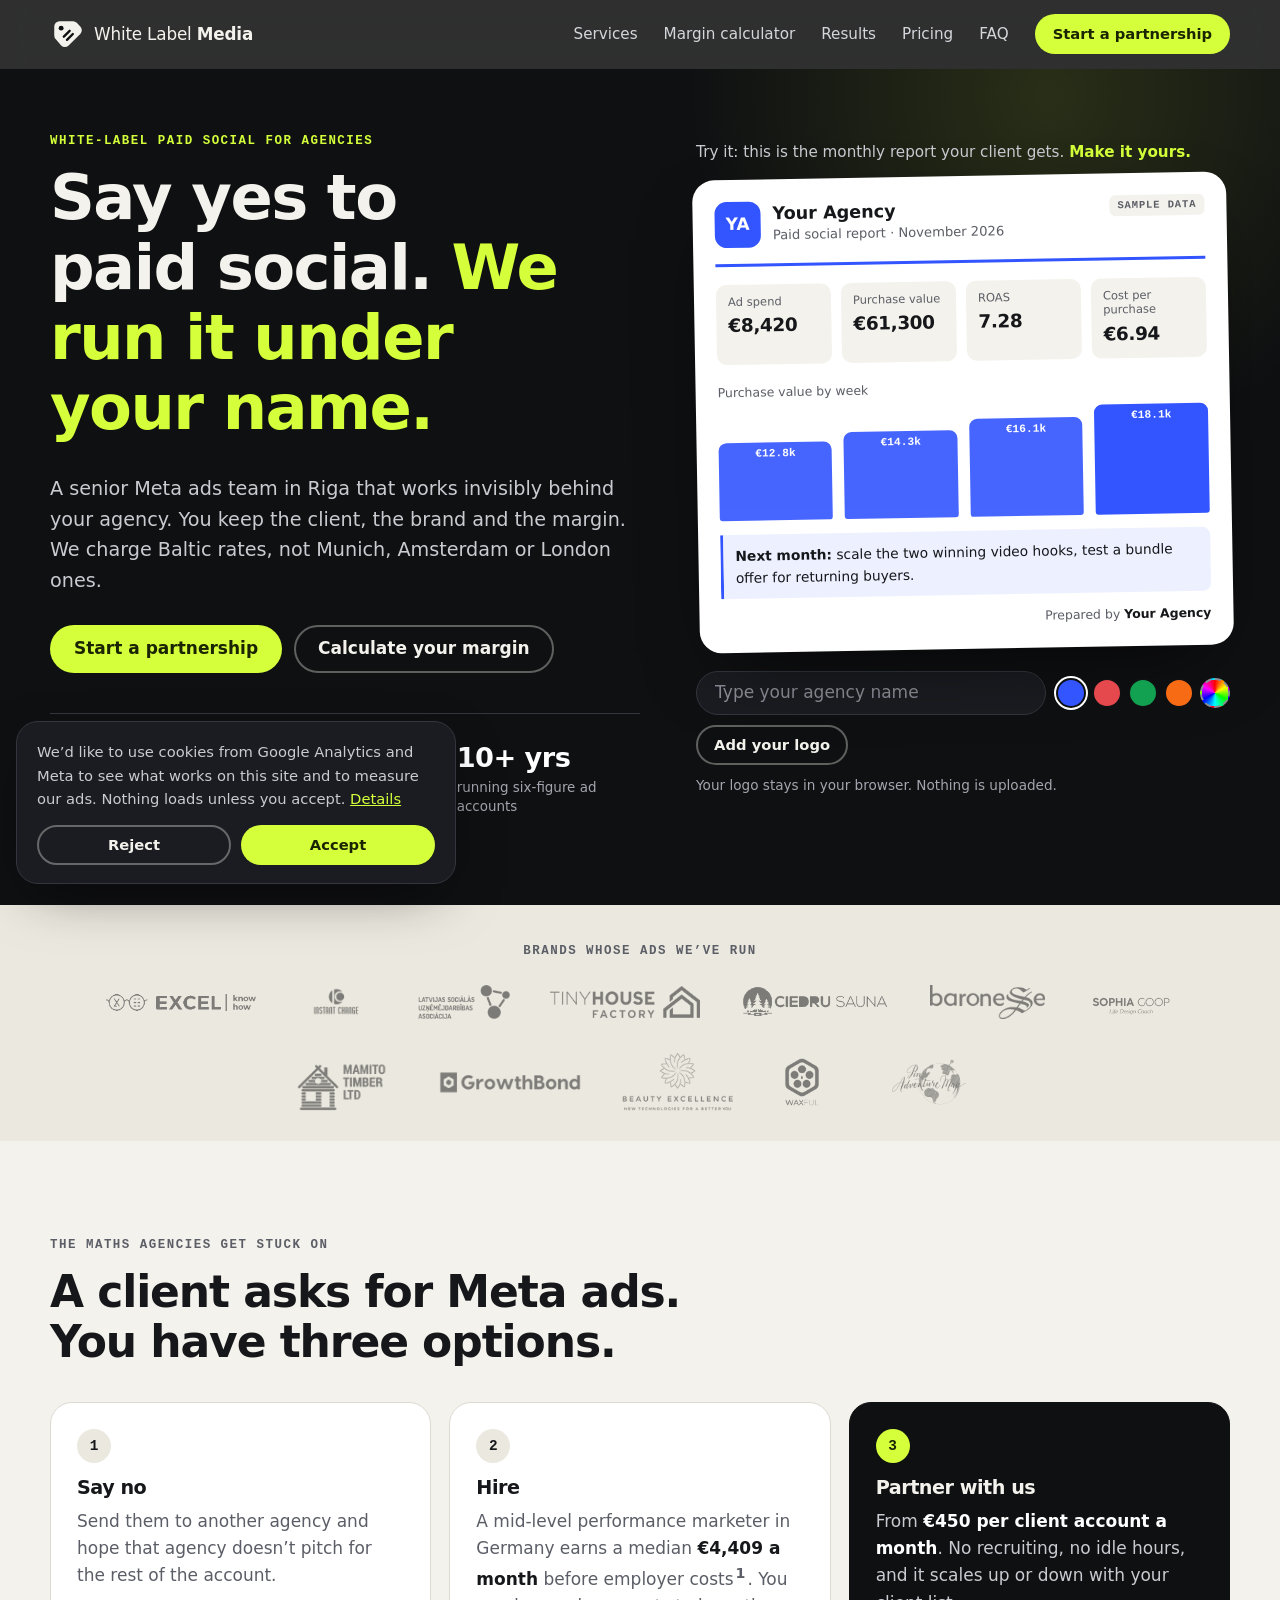
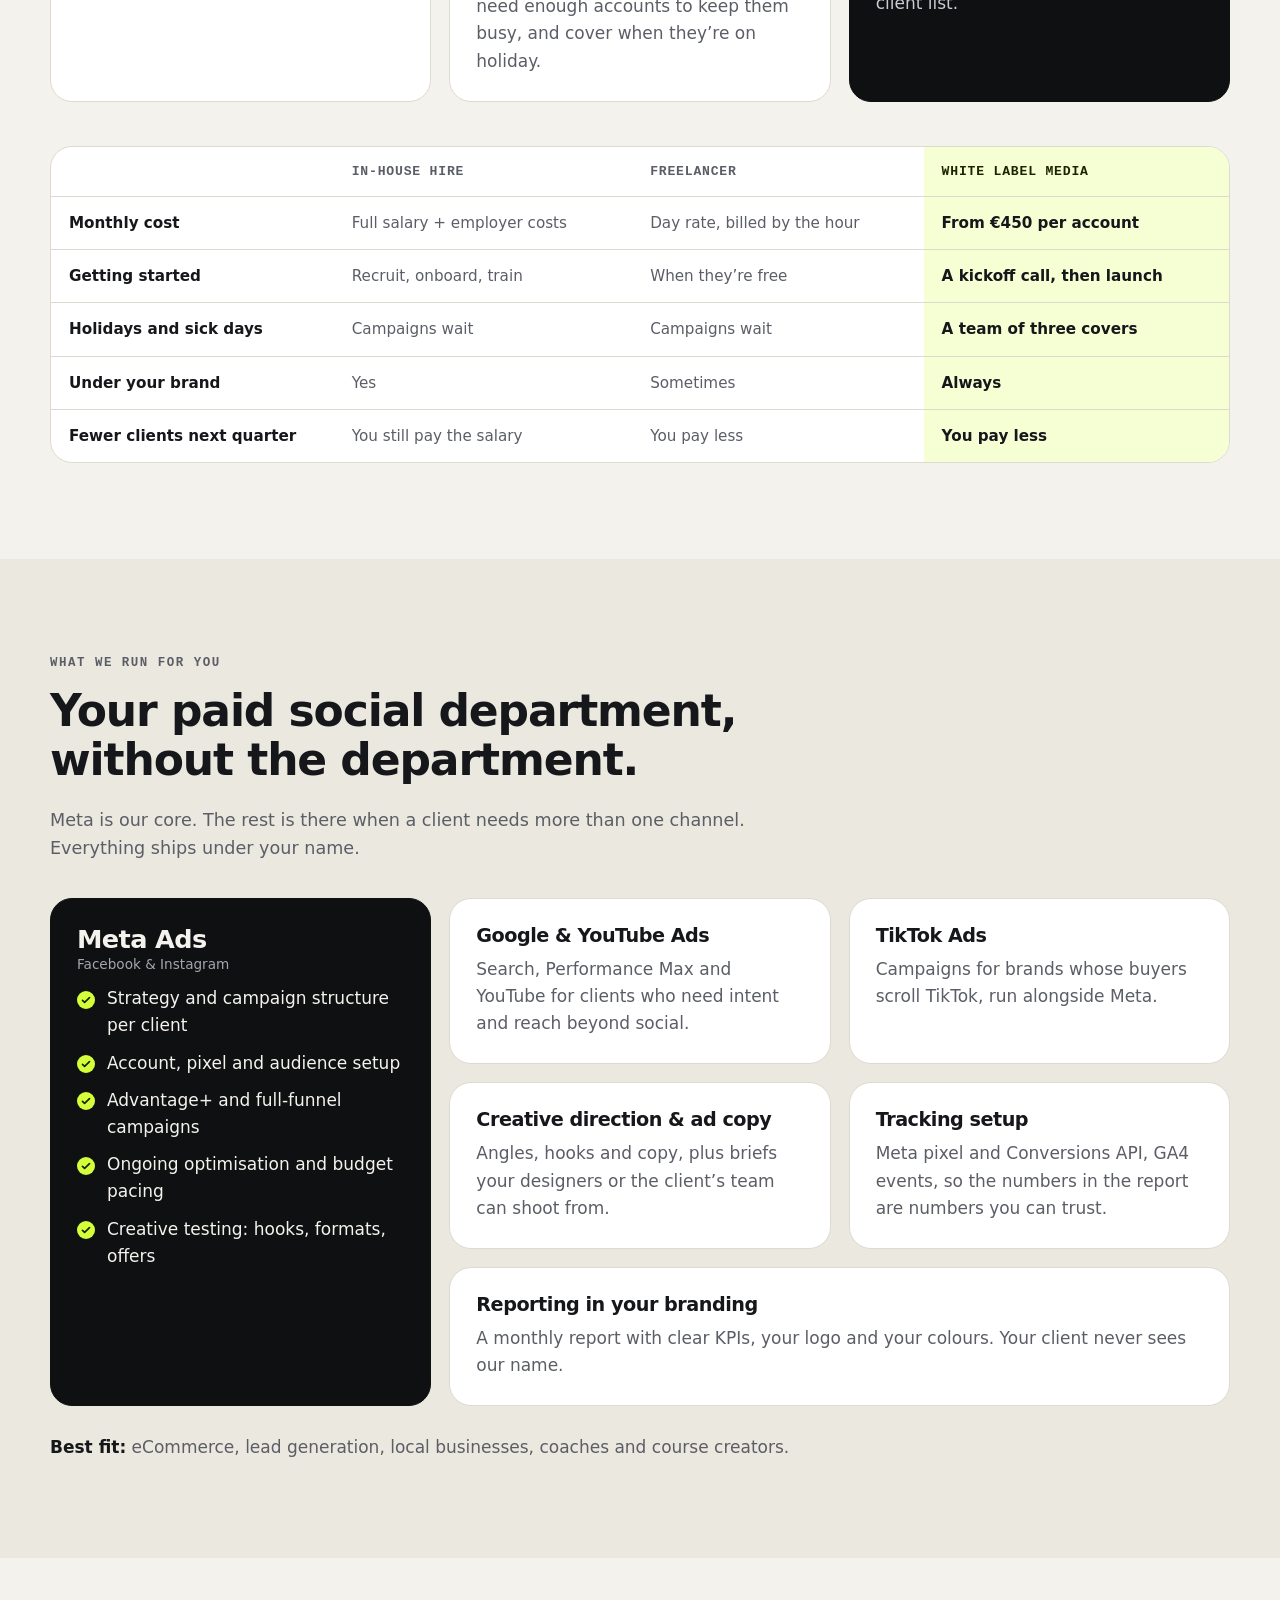
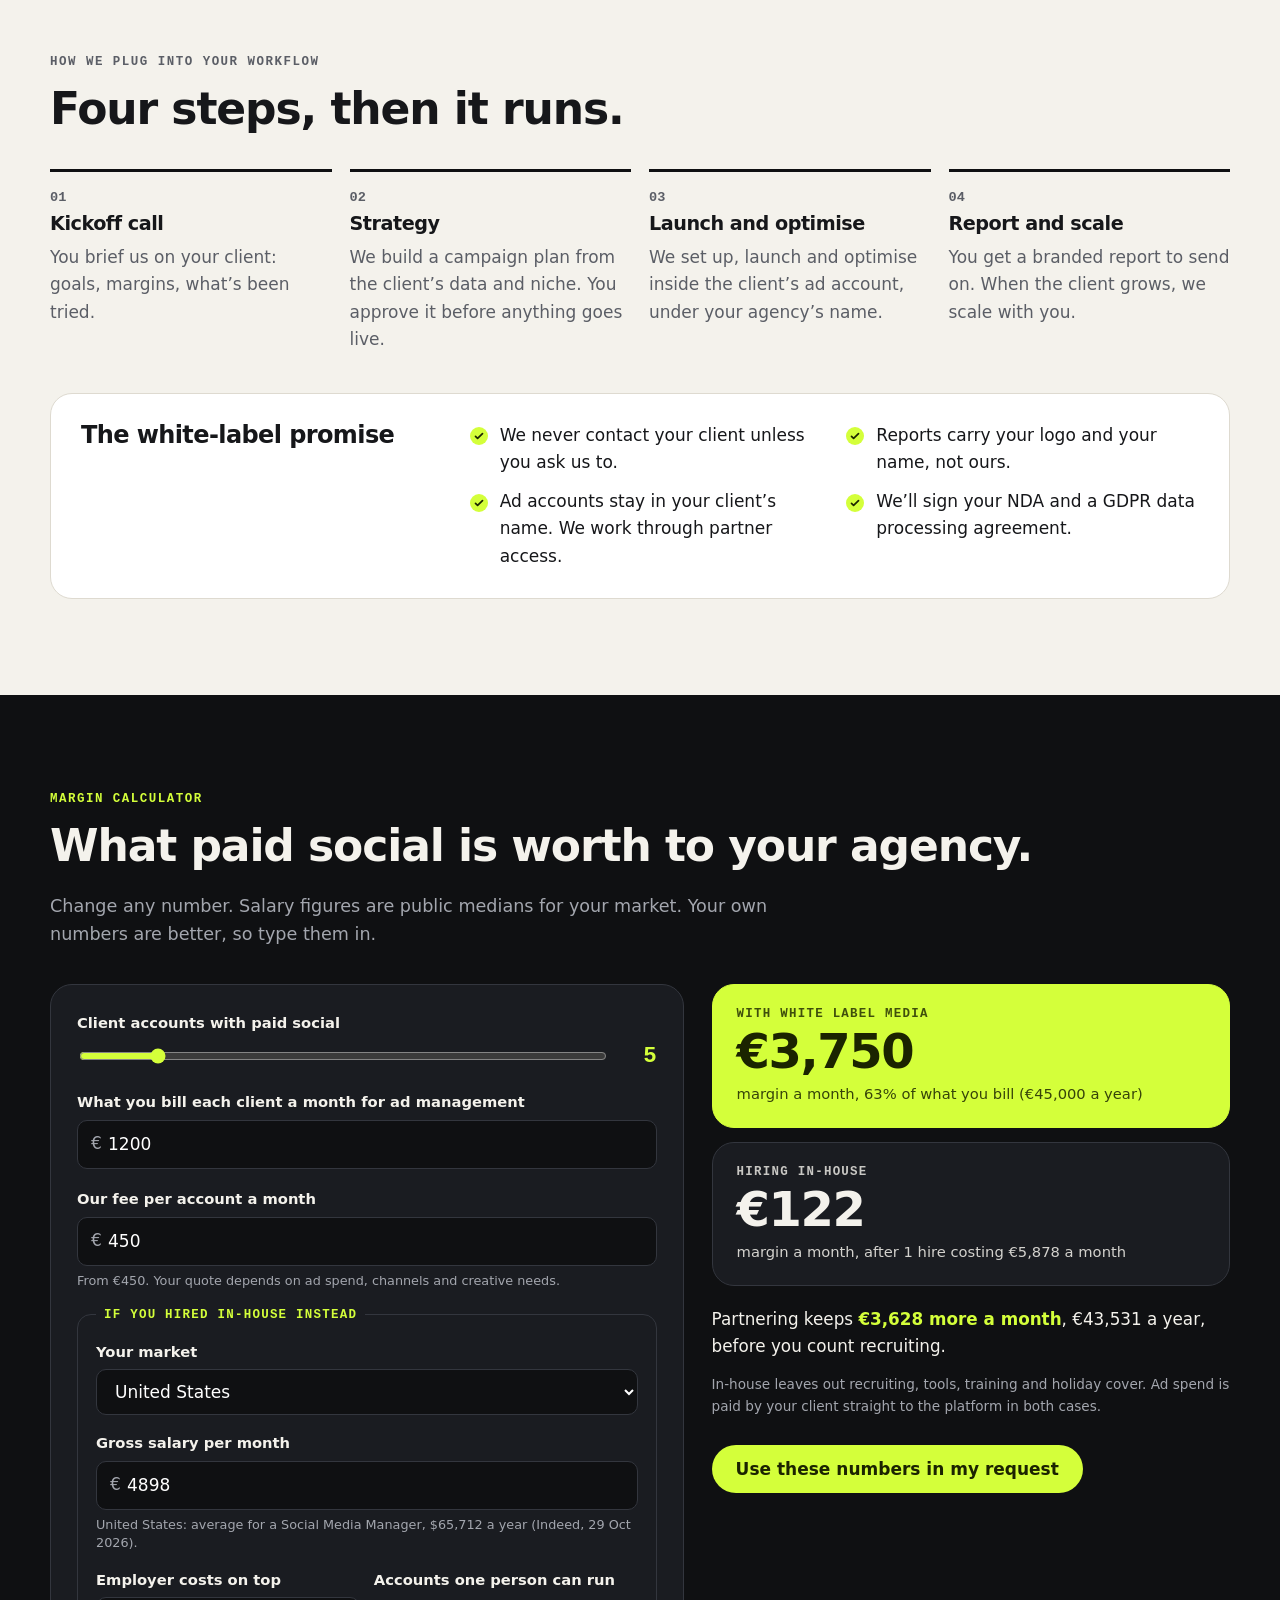
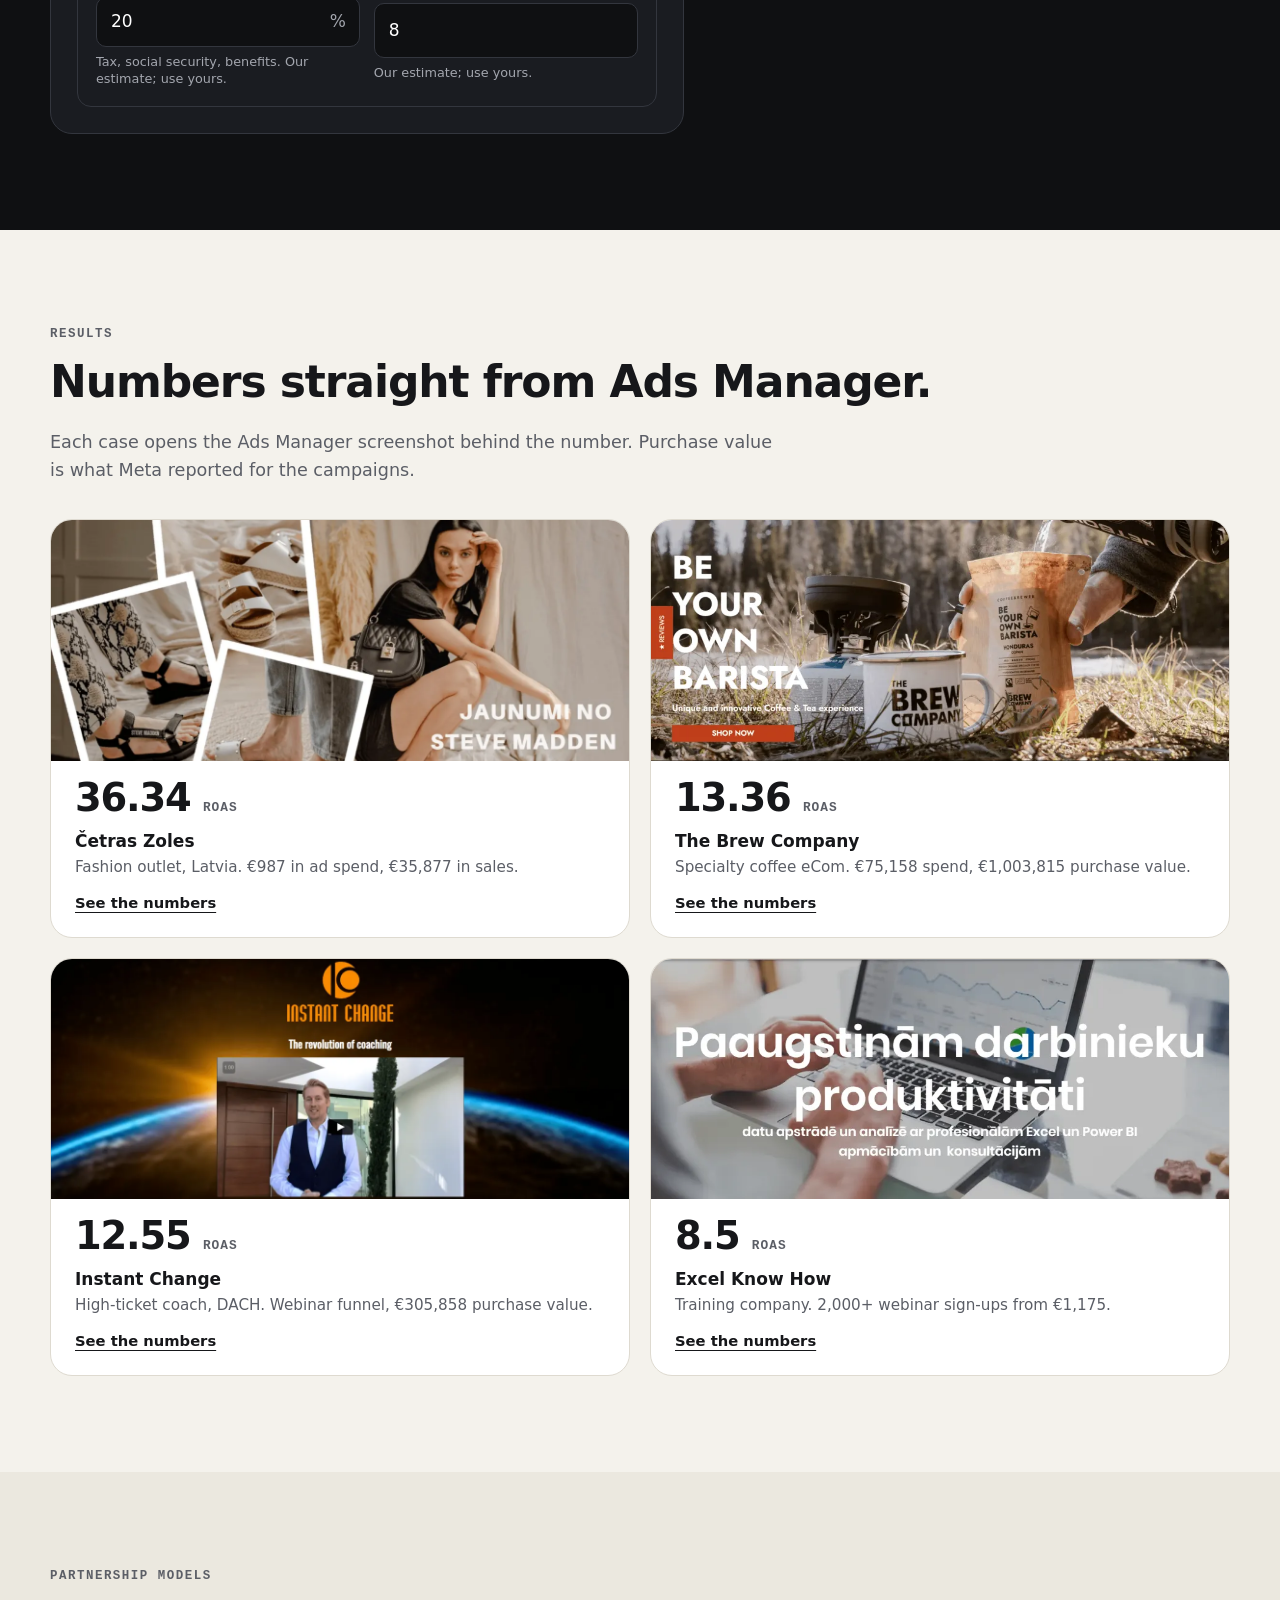
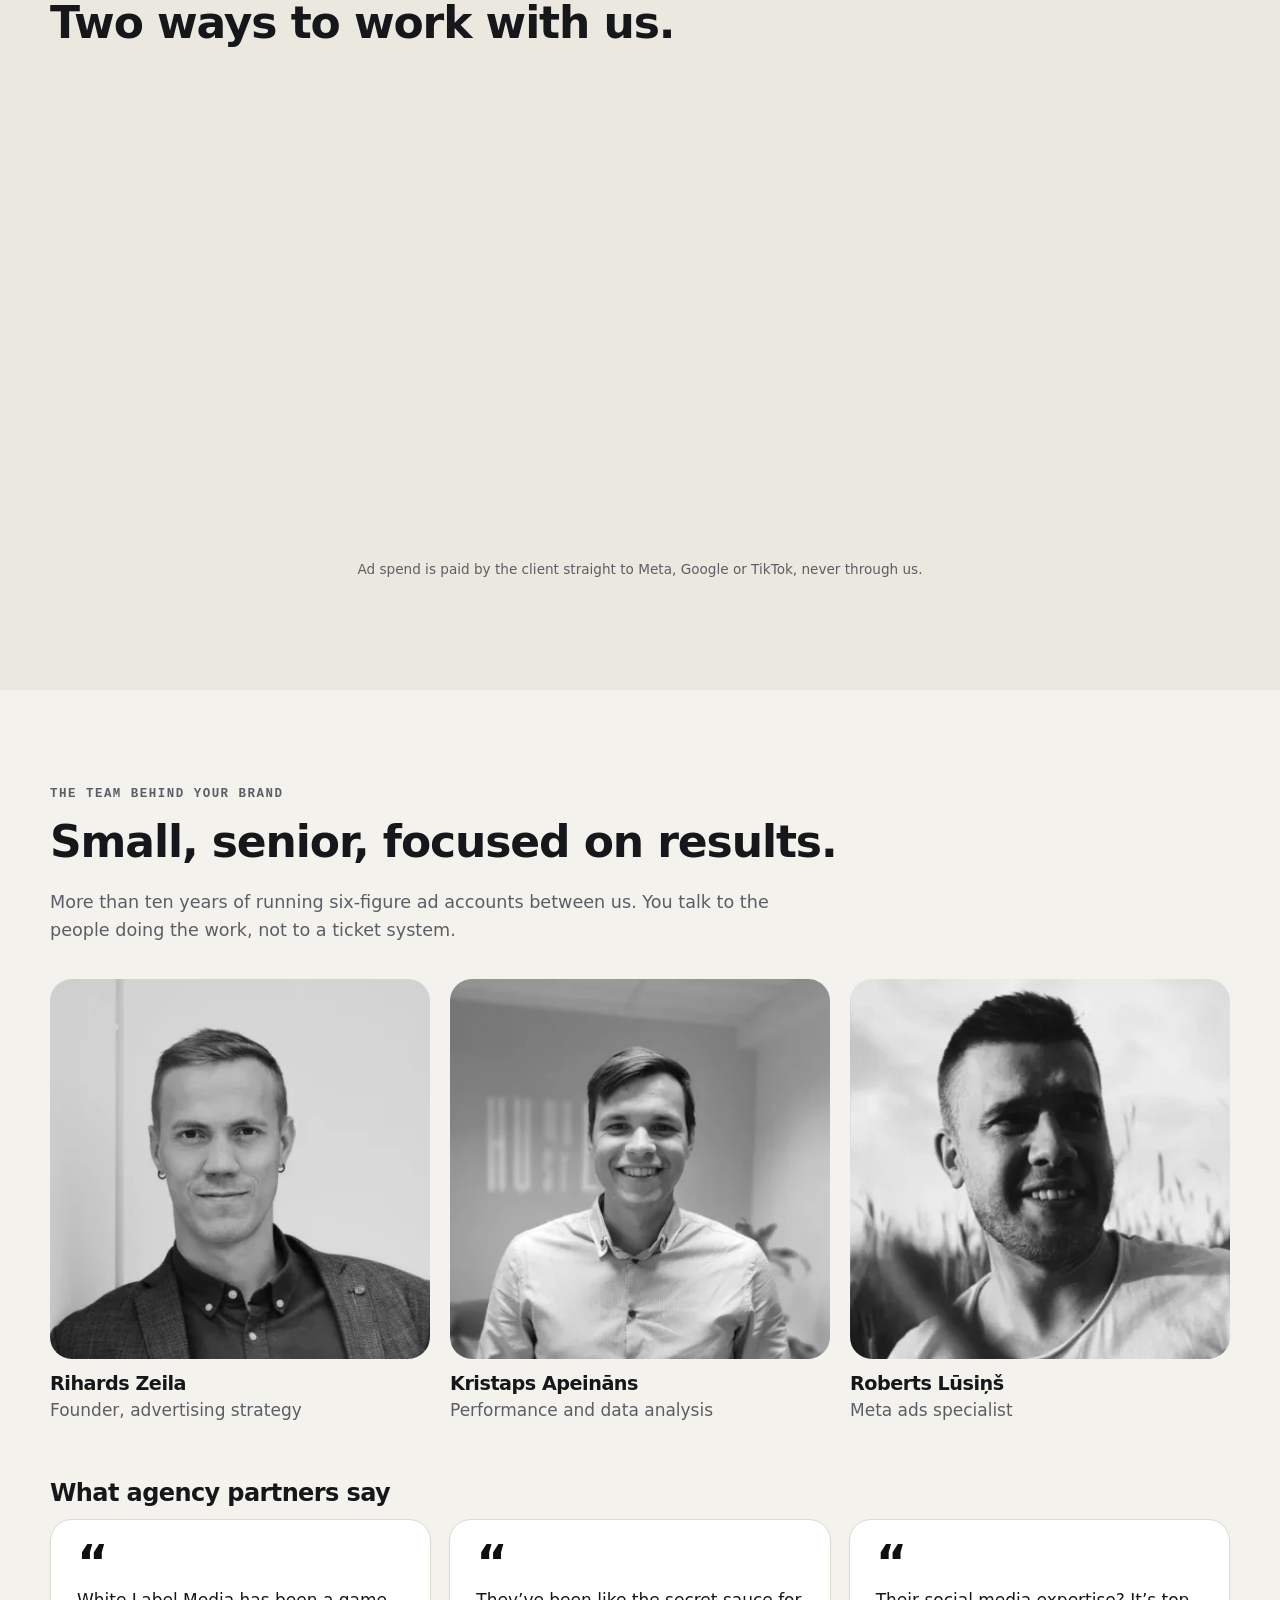
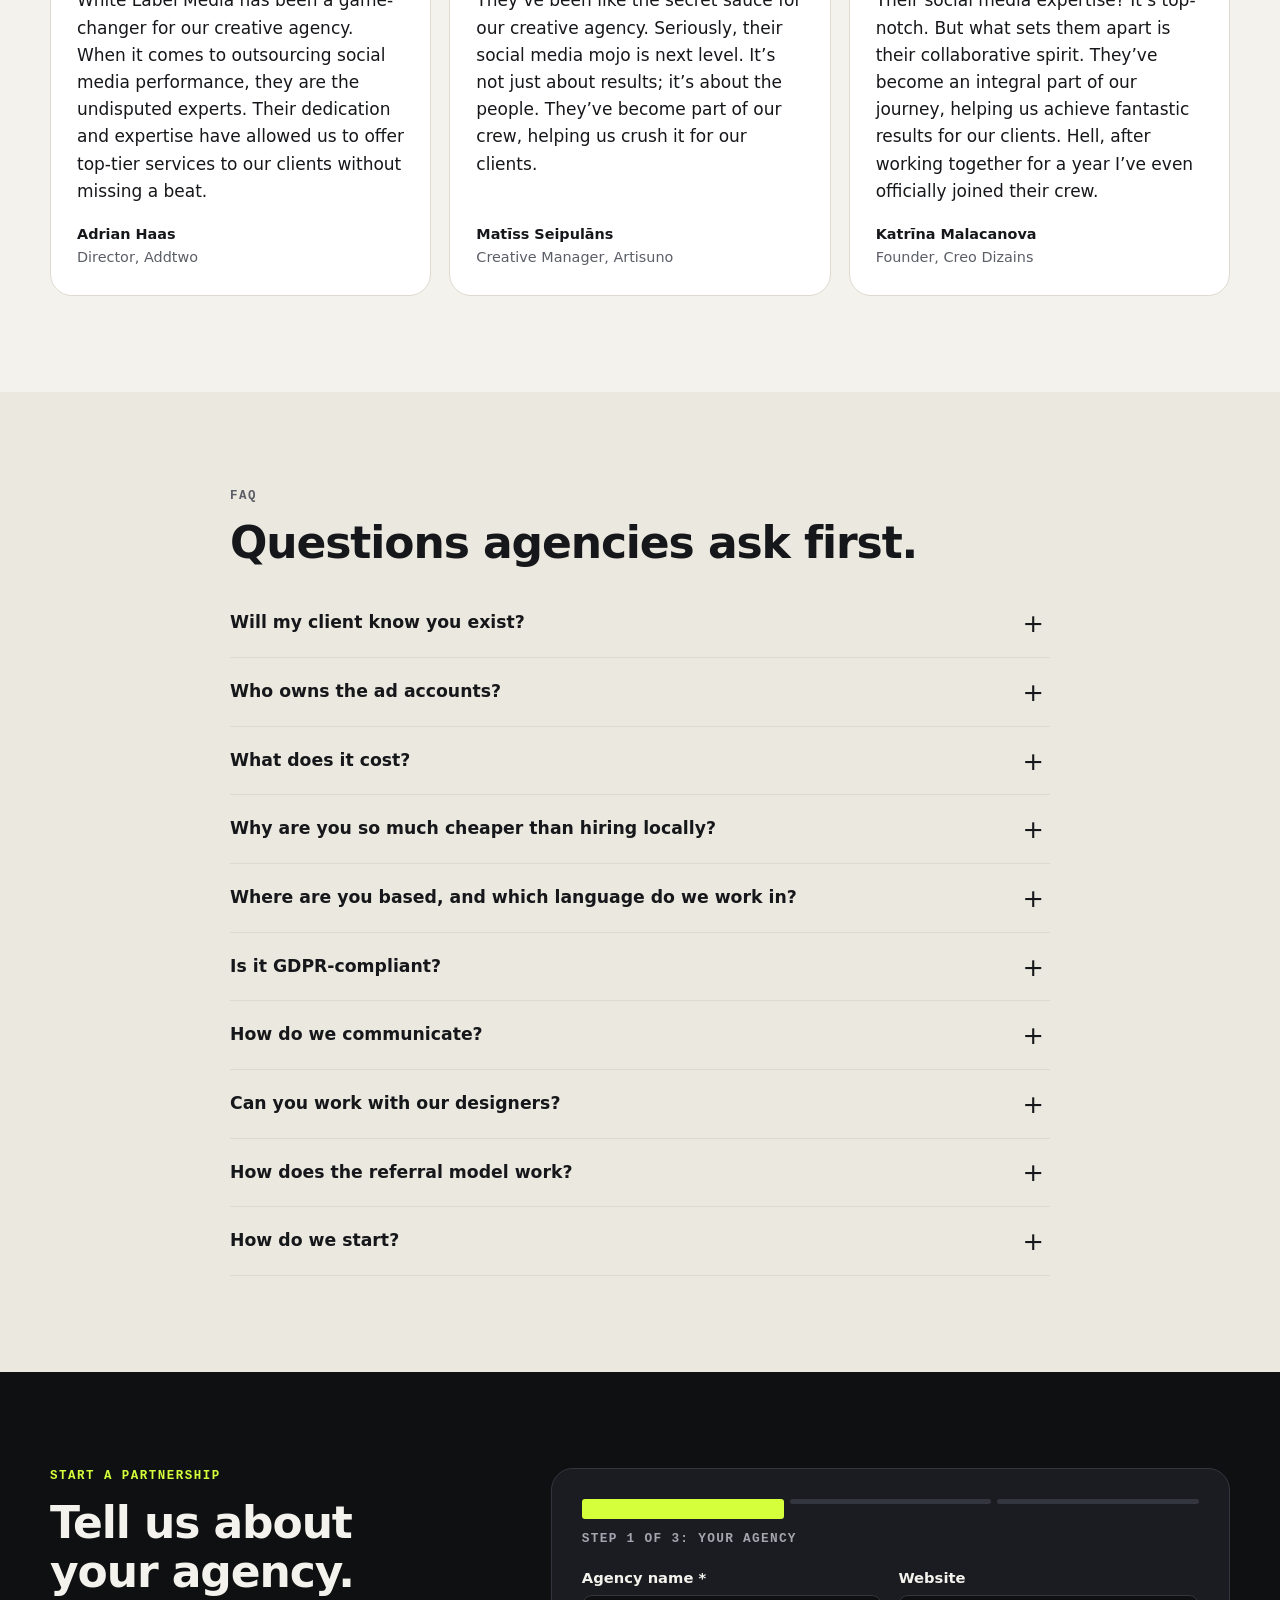
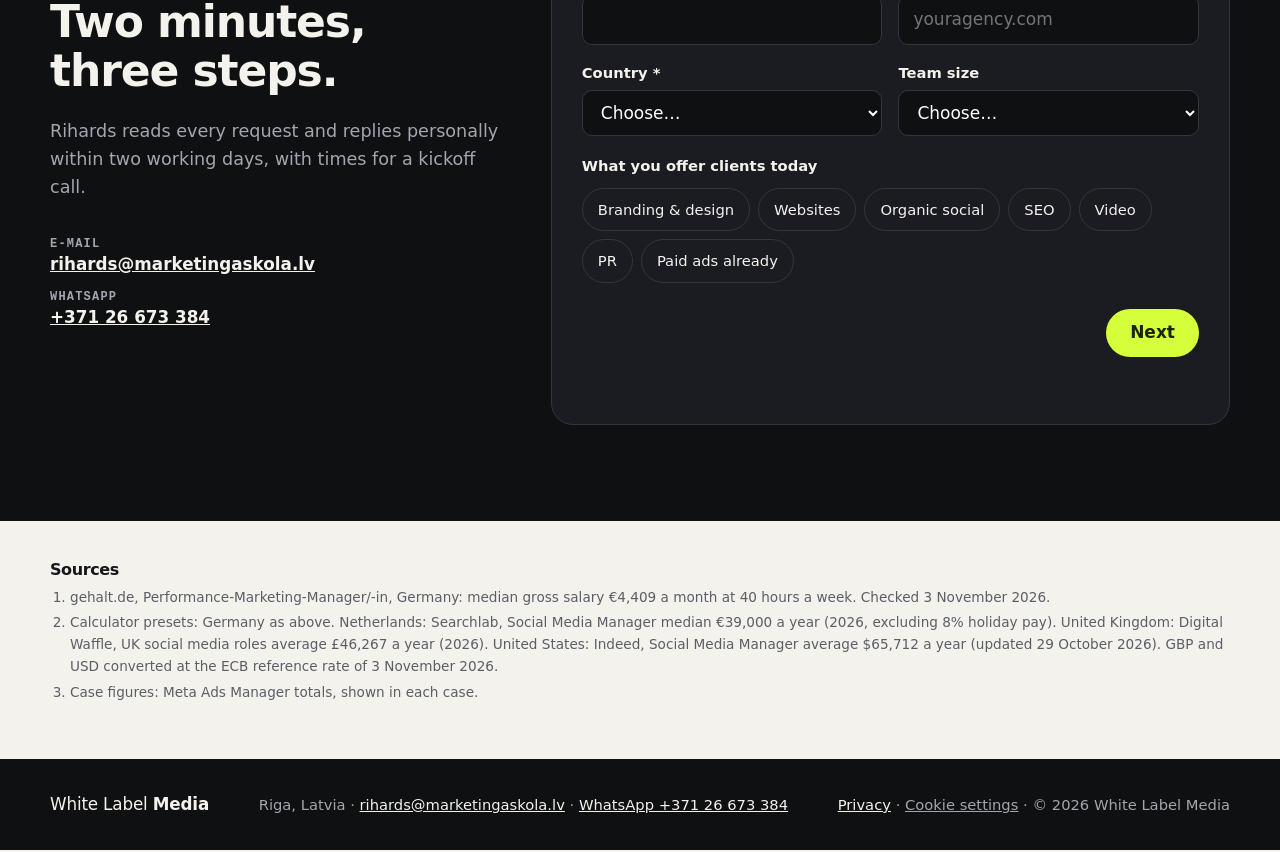
==== commit 0da162d7: "Team: Roberts Lūsiņš (Meta ads) replaces Jurģis Jātnieks; fix name spellings Photo is the plain B&W " ====
--- a/index.html
+++ b/index.html
@@ -445,7 +445,7 @@
         <ul class="team">
           <li class="reveal"><img src="/assets/img/team/rihards.webp" alt="Rihards Zeila" width="400" height="400" loading="lazy"><h3>Rihards Zeila</h3><p>Founder, advertising strategy</p></li>
           <li class="reveal"><img src="/assets/img/team/kristaps.webp" alt="Kristaps Apeināns" width="400" height="400" loading="lazy"><h3>Kristaps Apeināns</h3><p>Performance and data analysis</p></li>
-          <li class="reveal"><img src="/assets/img/team/jurgis.webp" alt="Jurģis Jātnieks" width="400" height="402" loading="lazy"><h3>Jurģis Jātnieks</h3><p>Creative strategy</p></li>
+          <li class="reveal"><img src="/assets/img/team/roberts.webp" alt="Roberts Lūsiņš" width="400" height="400" loading="lazy"><h3>Roberts Lūsiņš</h3><p>Meta ads specialist</p></li>
         </ul>
 
         <h2 class="h-small" id="testimonials">What agency partners say</h2>
@@ -456,11 +456,11 @@
           </figure>
           <figure class="quote reveal">
             <blockquote><p>They’ve been like the secret sauce for our creative agency. Seriously, their social media mojo is next level. It’s not just about results; it’s about the people. They’ve become part of our crew, helping us crush it for our clients.</p></blockquote>
-            <figcaption><b>Matiss Seipulans</b>Creative Manager, Artisuno</figcaption>
+            <figcaption><b>Matīss Seipulāns</b>Creative Manager, Artisuno</figcaption>
           </figure>
           <figure class="quote reveal">
             <blockquote><p>Their social media expertise? It’s top-notch. But what sets them apart is their collaborative spirit. They’ve become an integral part of our journey, helping us achieve fantastic results for our clients. Hell, after working together for a year I’ve even officially joined their crew.</p></blockquote>
-            <figcaption><b>Katrina Malacanova</b>Founder, Creo Dizains</figcaption>
+            <figcaption><b>Katrīna Malacanova</b>Founder, Creo Dizains</figcaption>
           </figure>
         </div>
       </div>
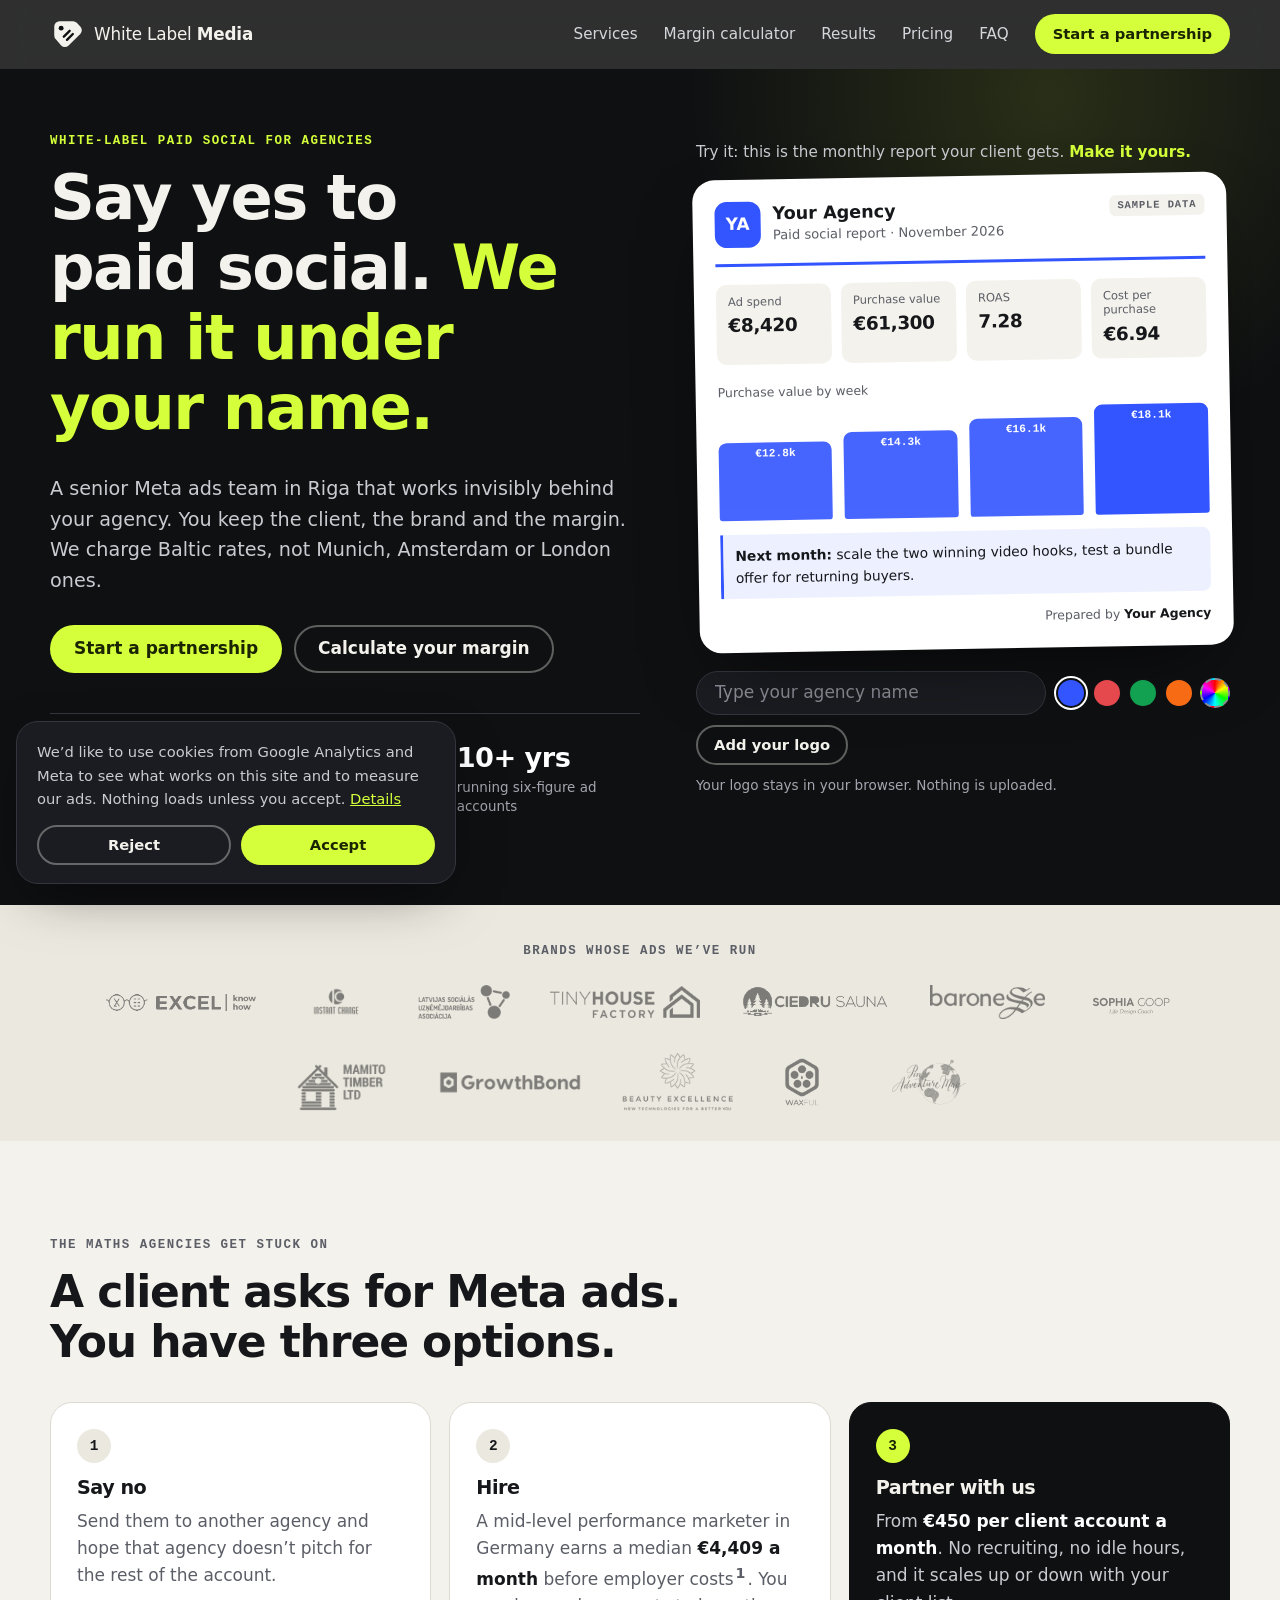
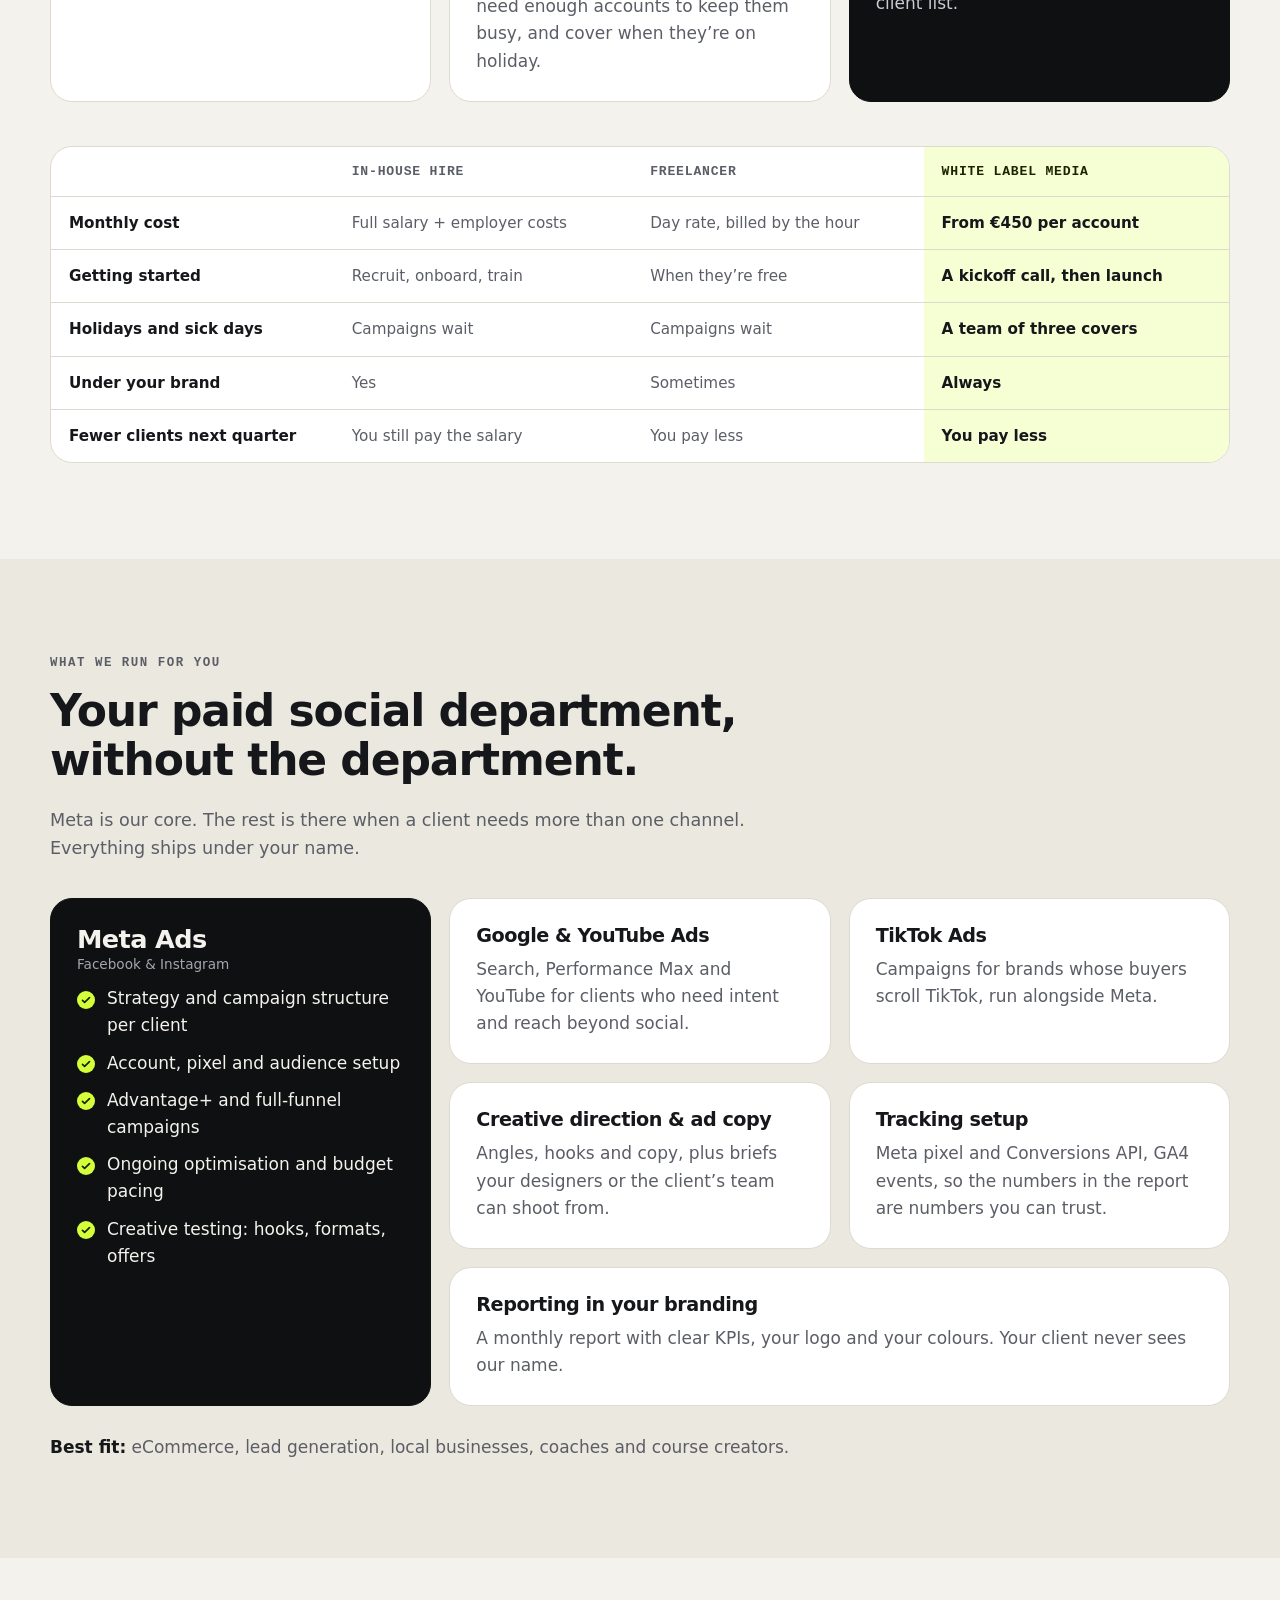
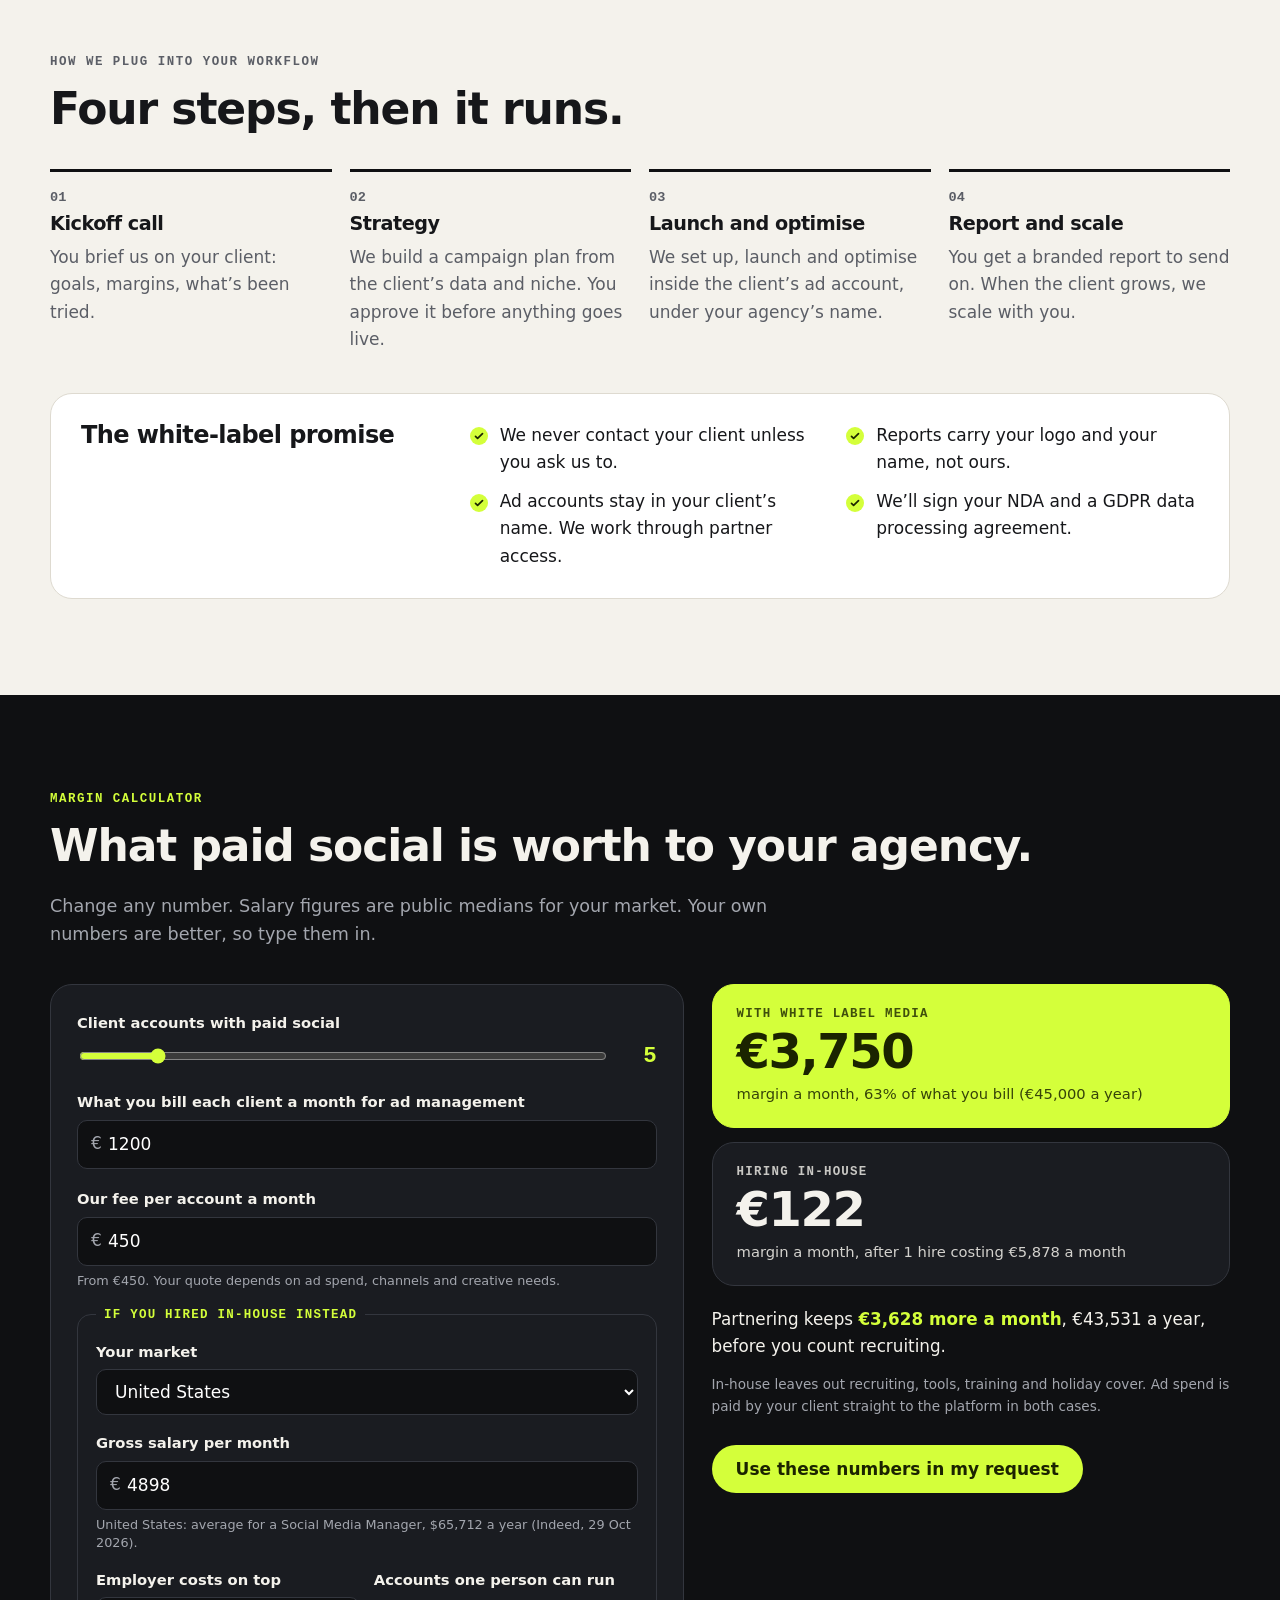
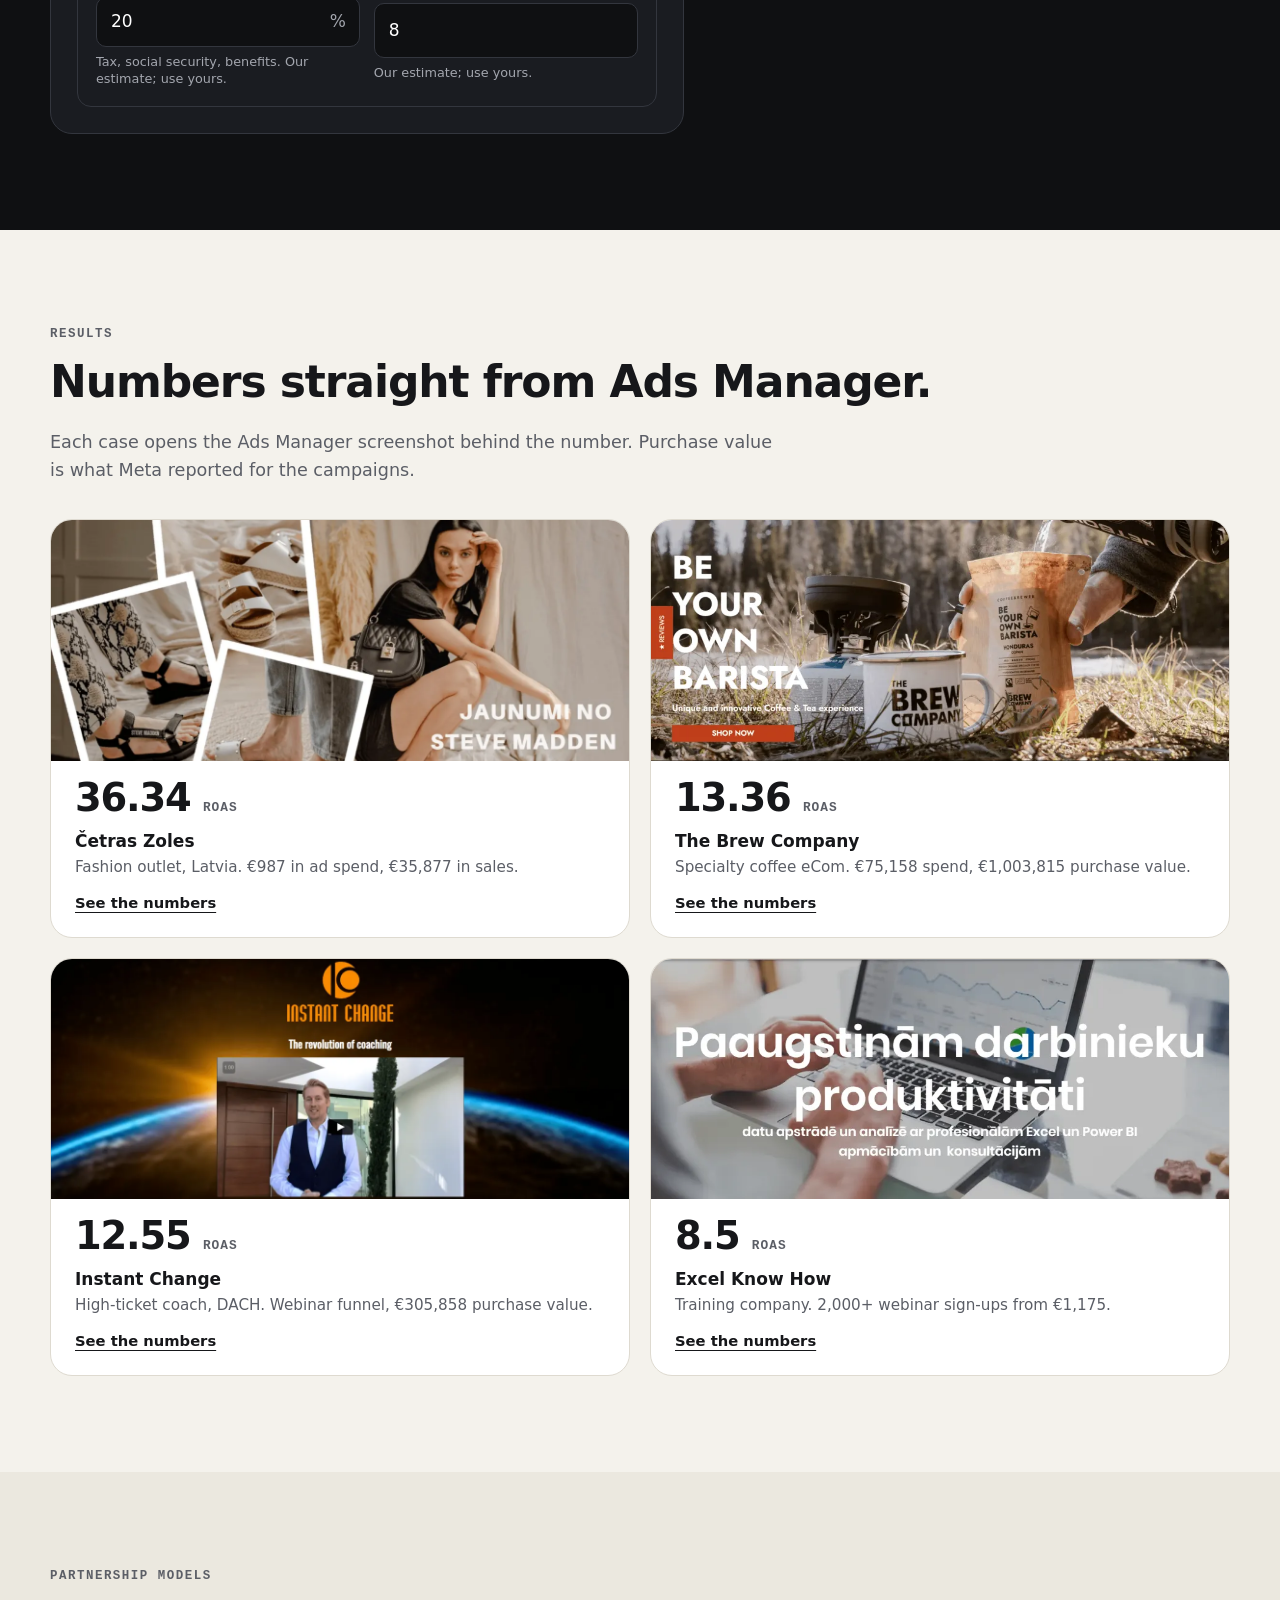
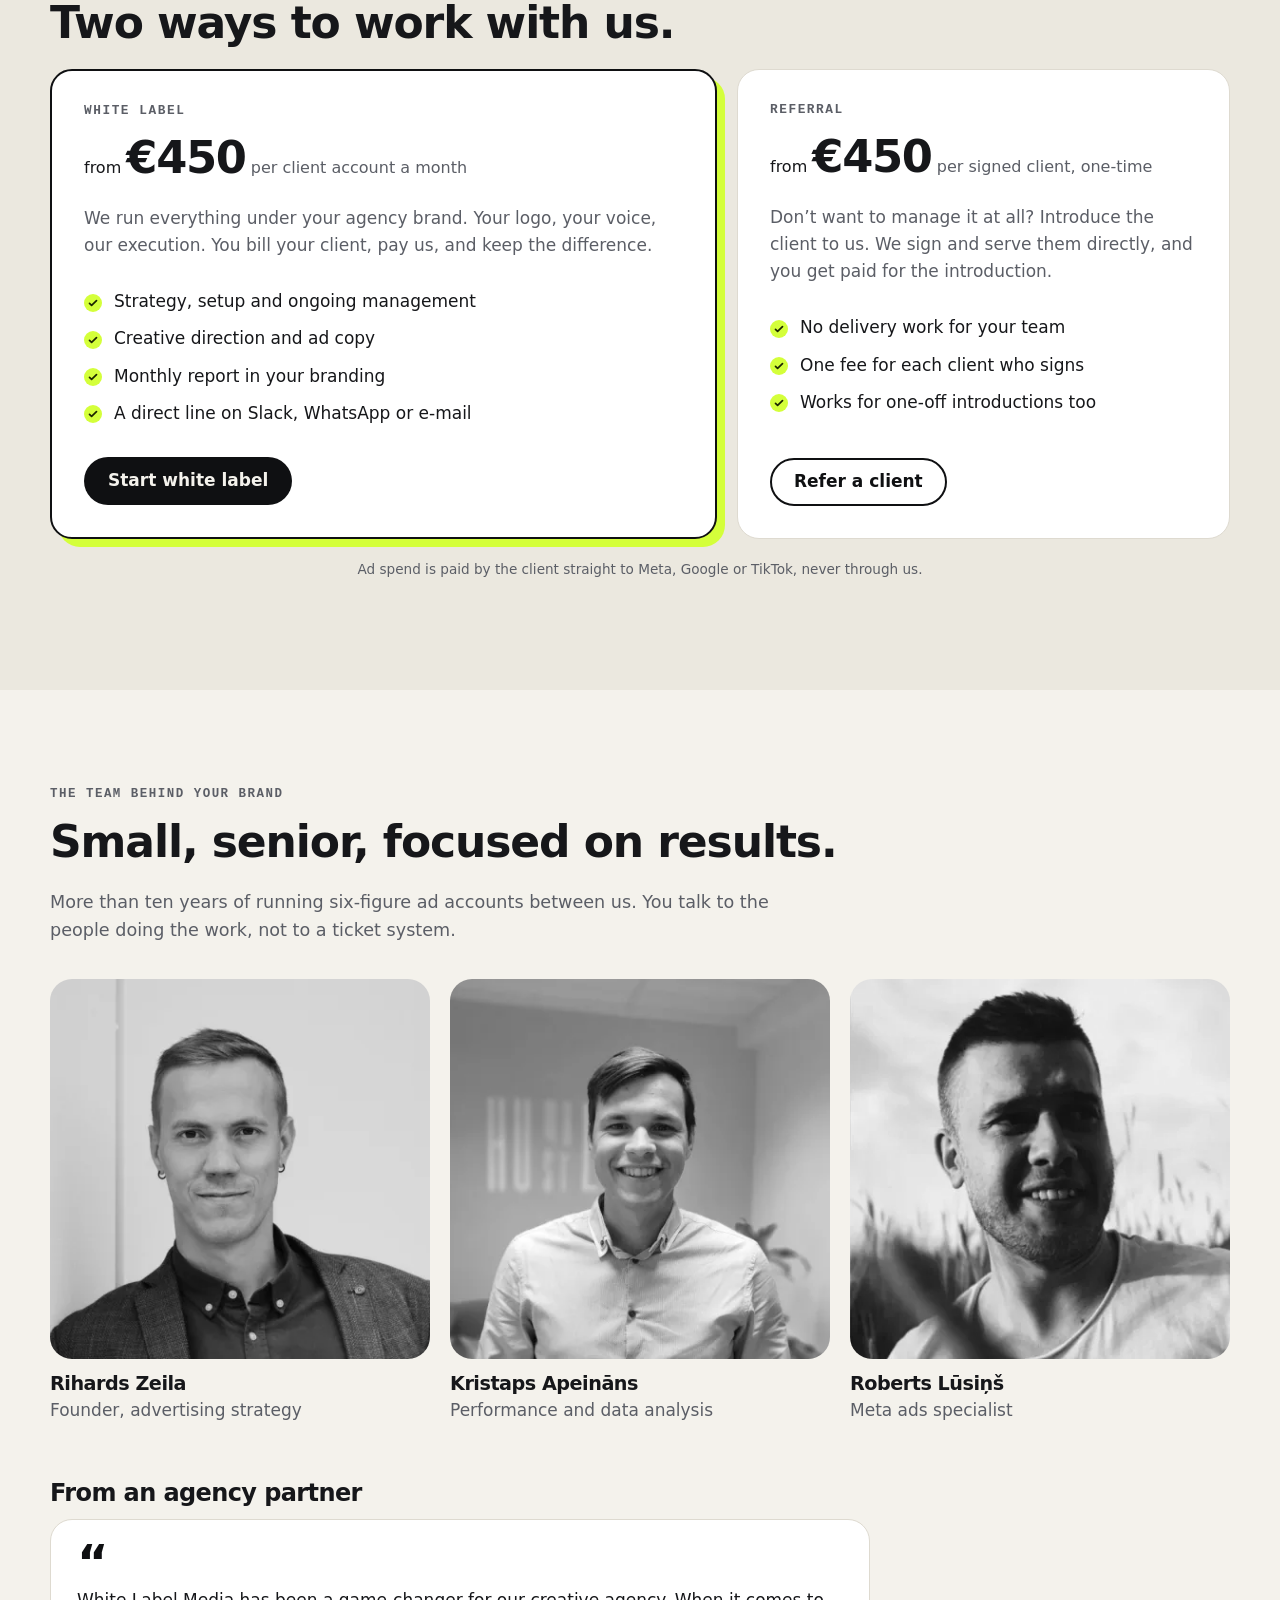
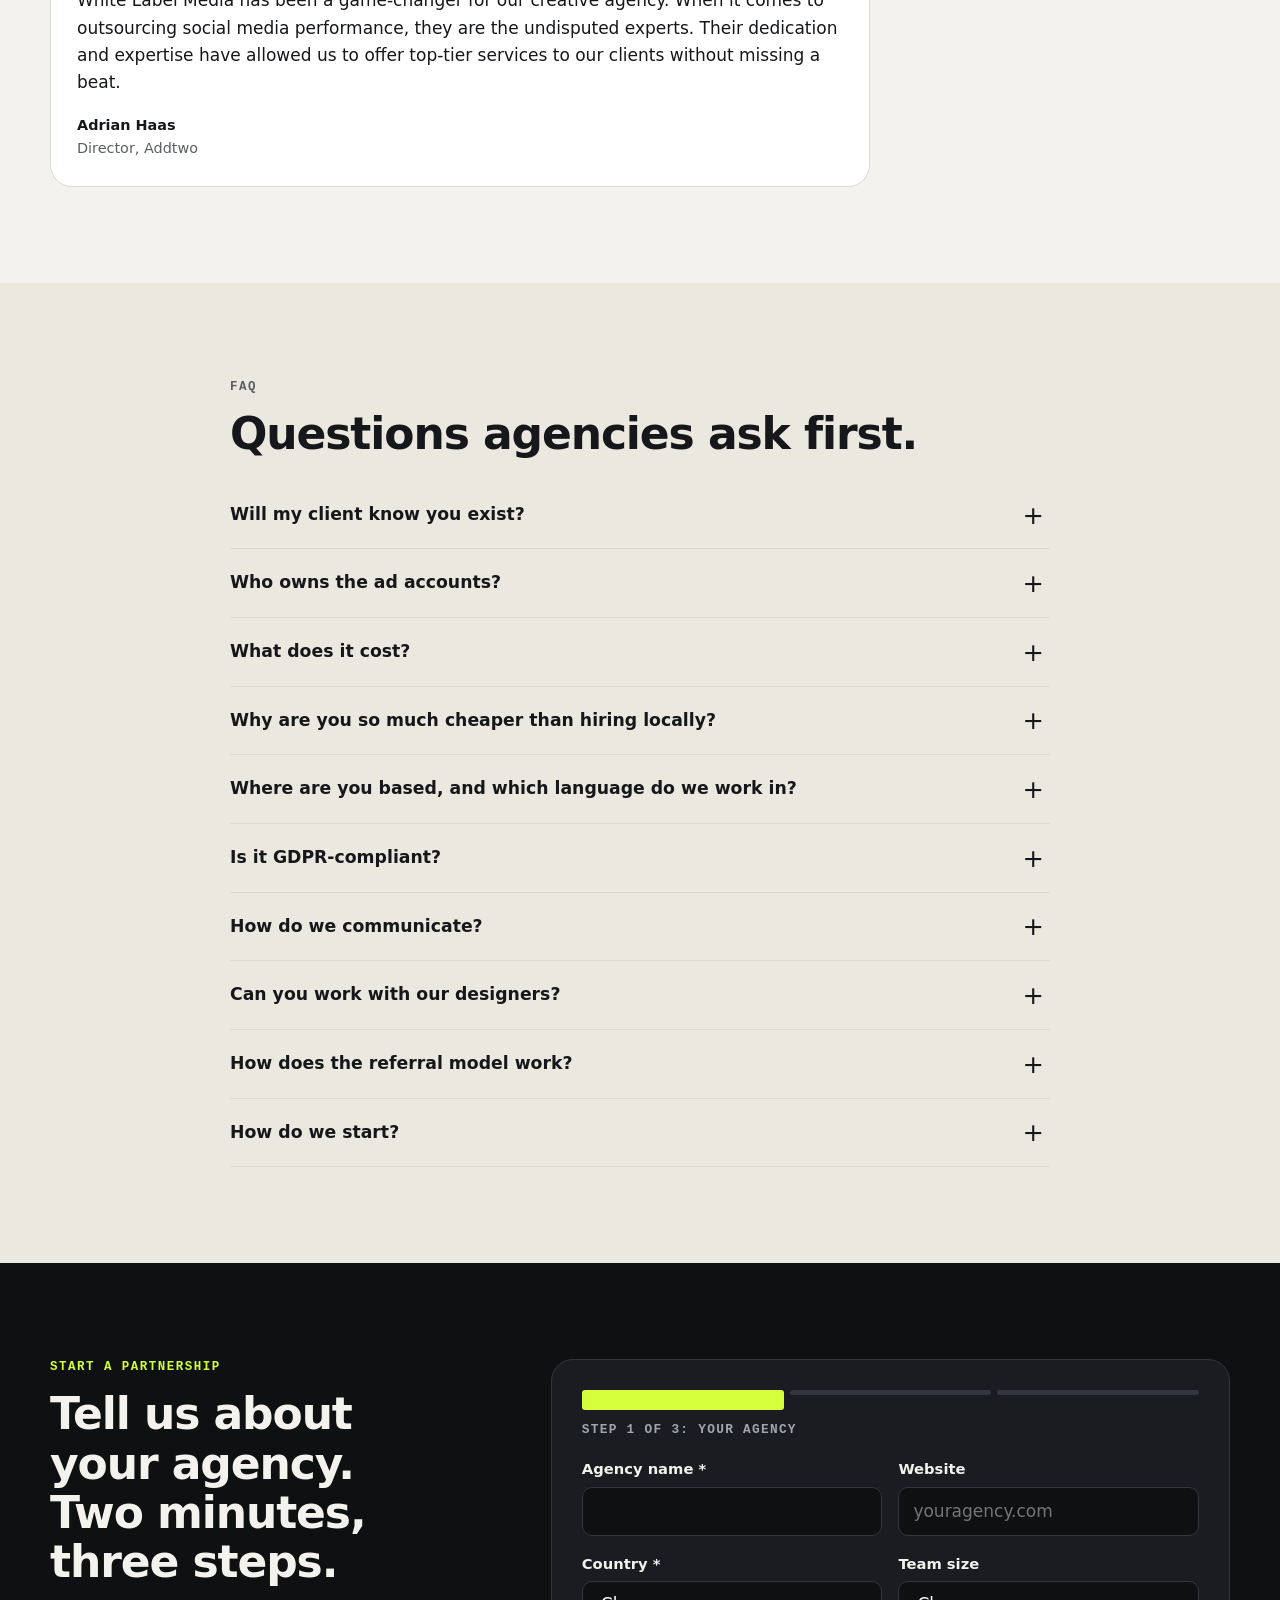
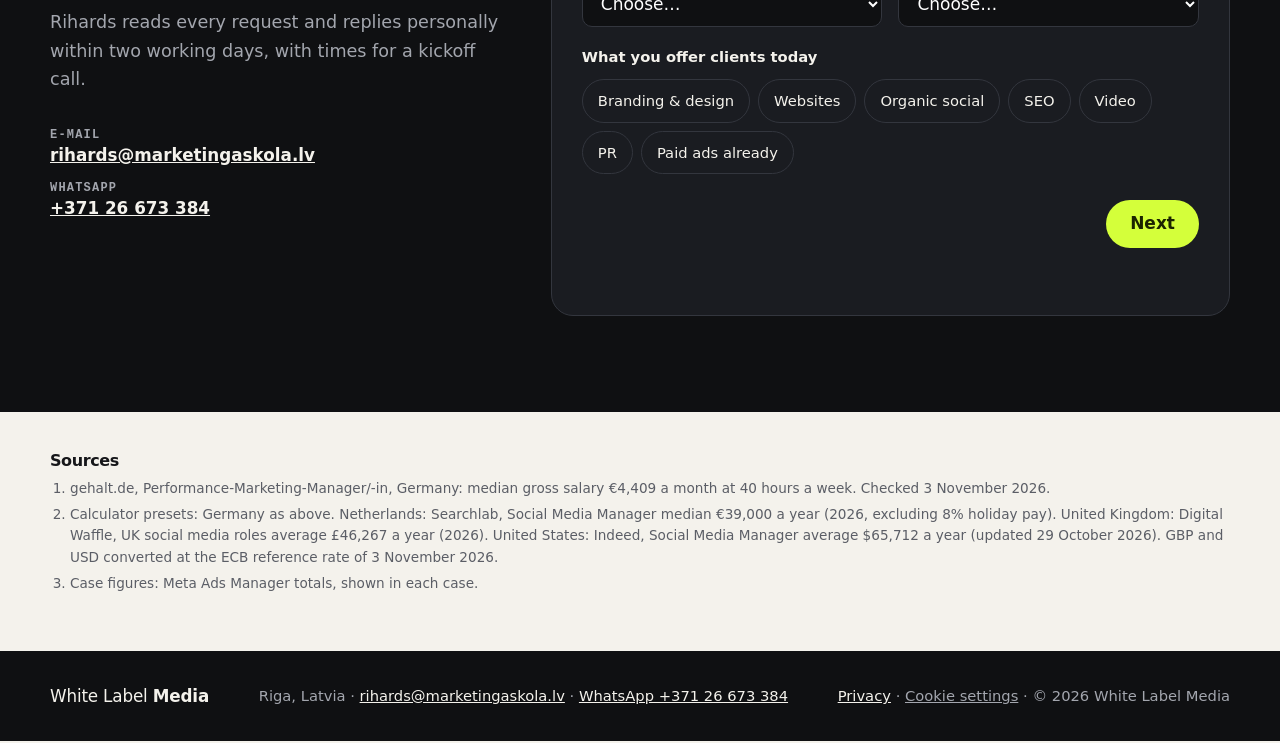
==== commit 552d9027: "Remove the two testimonials from current team members Matīss Seipulāns and Katrīna Malacanova are on" ====
--- a/index.html
+++ b/index.html
@@ -448,19 +448,11 @@
           <li class="reveal"><img src="/assets/img/team/roberts.webp" alt="Roberts Lūsiņš" width="400" height="400" loading="lazy"><h3>Roberts Lūsiņš</h3><p>Meta ads specialist</p></li>
         </ul>
 
-        <h2 class="h-small" id="testimonials">What agency partners say</h2>
+        <h2 class="h-small" id="testimonials">From an agency partner</h2>
         <div class="quotes">
           <figure class="quote reveal">
             <blockquote><p>White Label Media has been a game-changer for our creative agency. When it comes to outsourcing social media performance, they are the undisputed experts. Their dedication and expertise have allowed us to offer top-tier services to our clients without missing a beat.</p></blockquote>
             <figcaption><b>Adrian Haas</b>Director, Addtwo</figcaption>
-          </figure>
-          <figure class="quote reveal">
-            <blockquote><p>They’ve been like the secret sauce for our creative agency. Seriously, their social media mojo is next level. It’s not just about results; it’s about the people. They’ve become part of our crew, helping us crush it for our clients.</p></blockquote>
-            <figcaption><b>Matīss Seipulāns</b>Creative Manager, Artisuno</figcaption>
-          </figure>
-          <figure class="quote reveal">
-            <blockquote><p>Their social media expertise? It’s top-notch. But what sets them apart is their collaborative spirit. They’ve become an integral part of our journey, helping us achieve fantastic results for our clients. Hell, after working together for a year I’ve even officially joined their crew.</p></blockquote>
-            <figcaption><b>Katrīna Malacanova</b>Founder, Creo Dizains</figcaption>
           </figure>
         </div>
       </div>
--- a/styles.css
+++ b/styles.css
@@ -267,7 +267,7 @@
 .team img { width: 100%; aspect-ratio: 1; object-fit: cover; border-radius: var(--r-lg); margin-bottom: 14px; filter: grayscale(1); }
 .team h3 { margin: 0 0 2px; }
 .team p { color: var(--muted); margin: 0; }
-.quotes { display: grid; grid-template-columns: repeat(3, 1fr); gap: 18px; }
+.quotes { display: grid; grid-template-columns: repeat(auto-fit, minmax(280px, 1fr)); gap: 18px; max-width: 820px; }
 .quote { margin: 0; background: var(--card); border: 1px solid var(--line); border-radius: var(--r-lg); padding: 26px; display: flex; flex-direction: column; justify-content: space-between; }
 .quote blockquote { margin: 0 0 18px; }
 .quote blockquote p { margin: 0; }
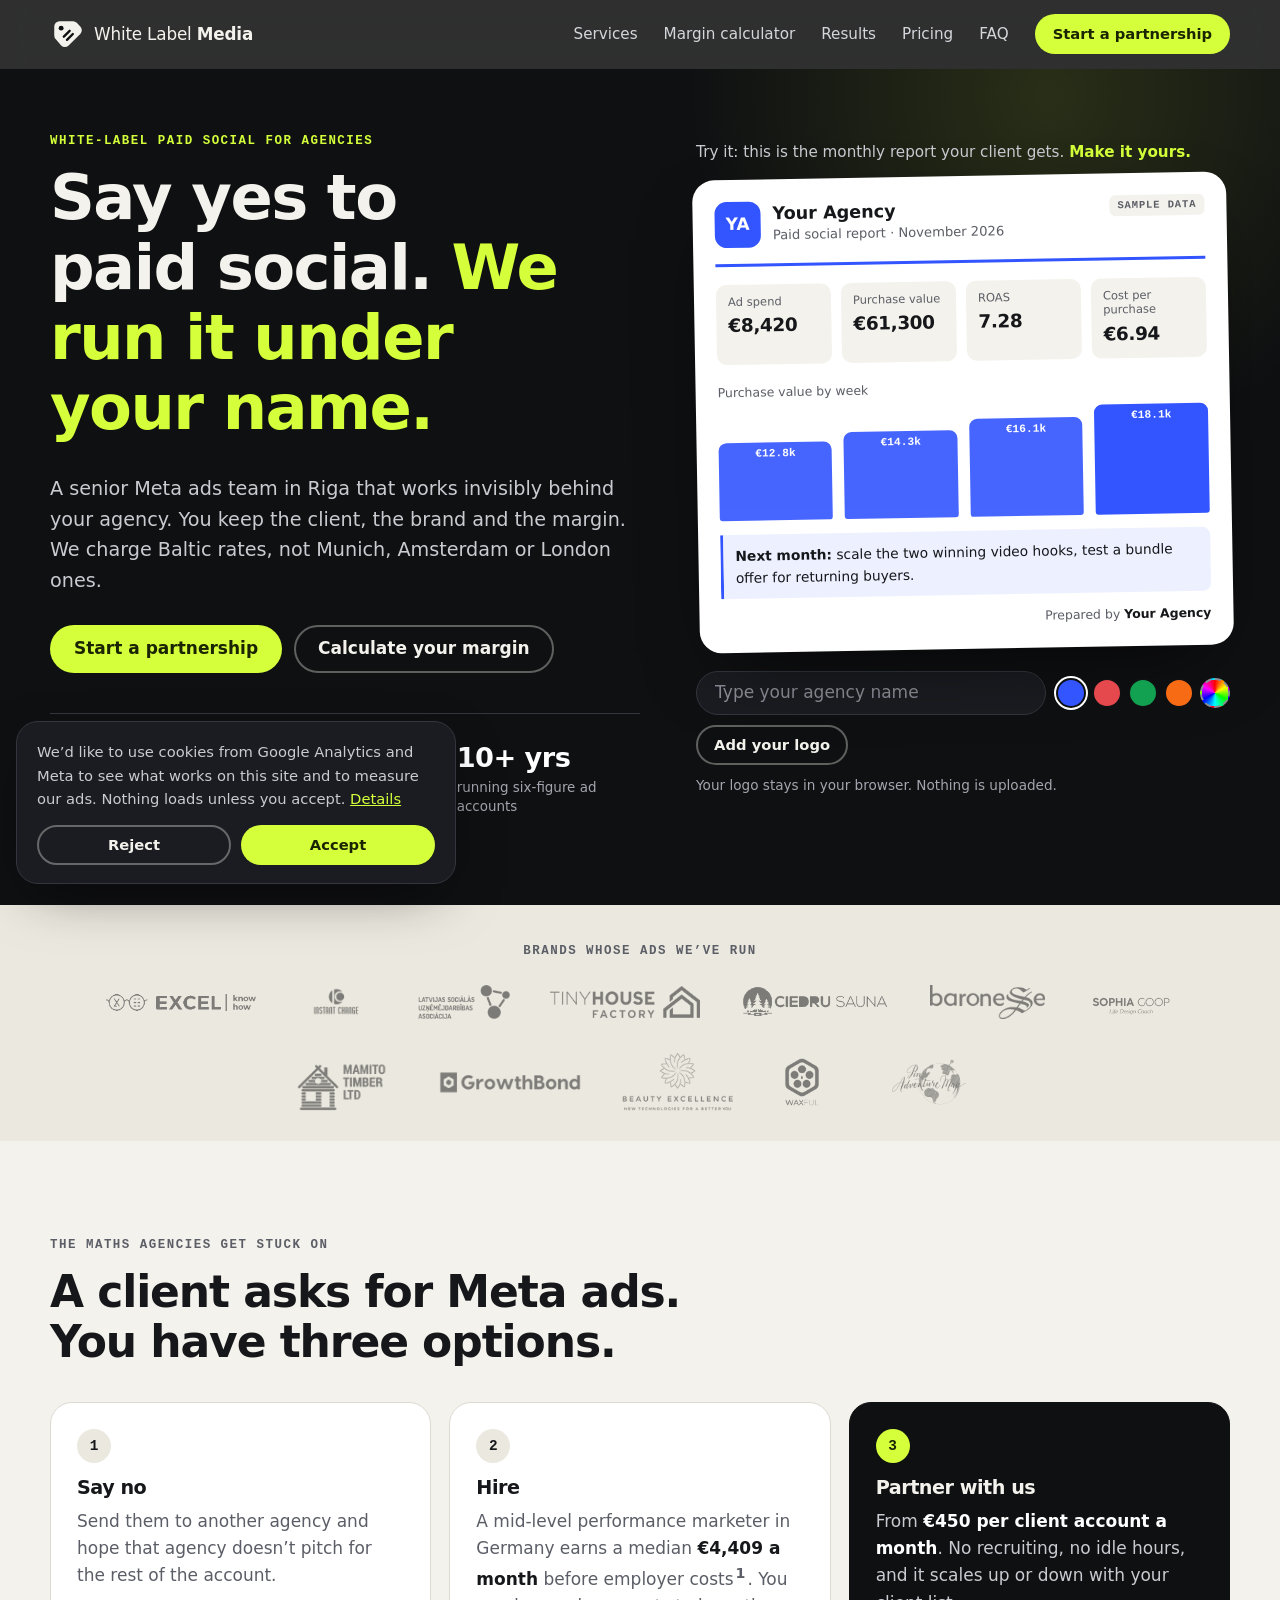
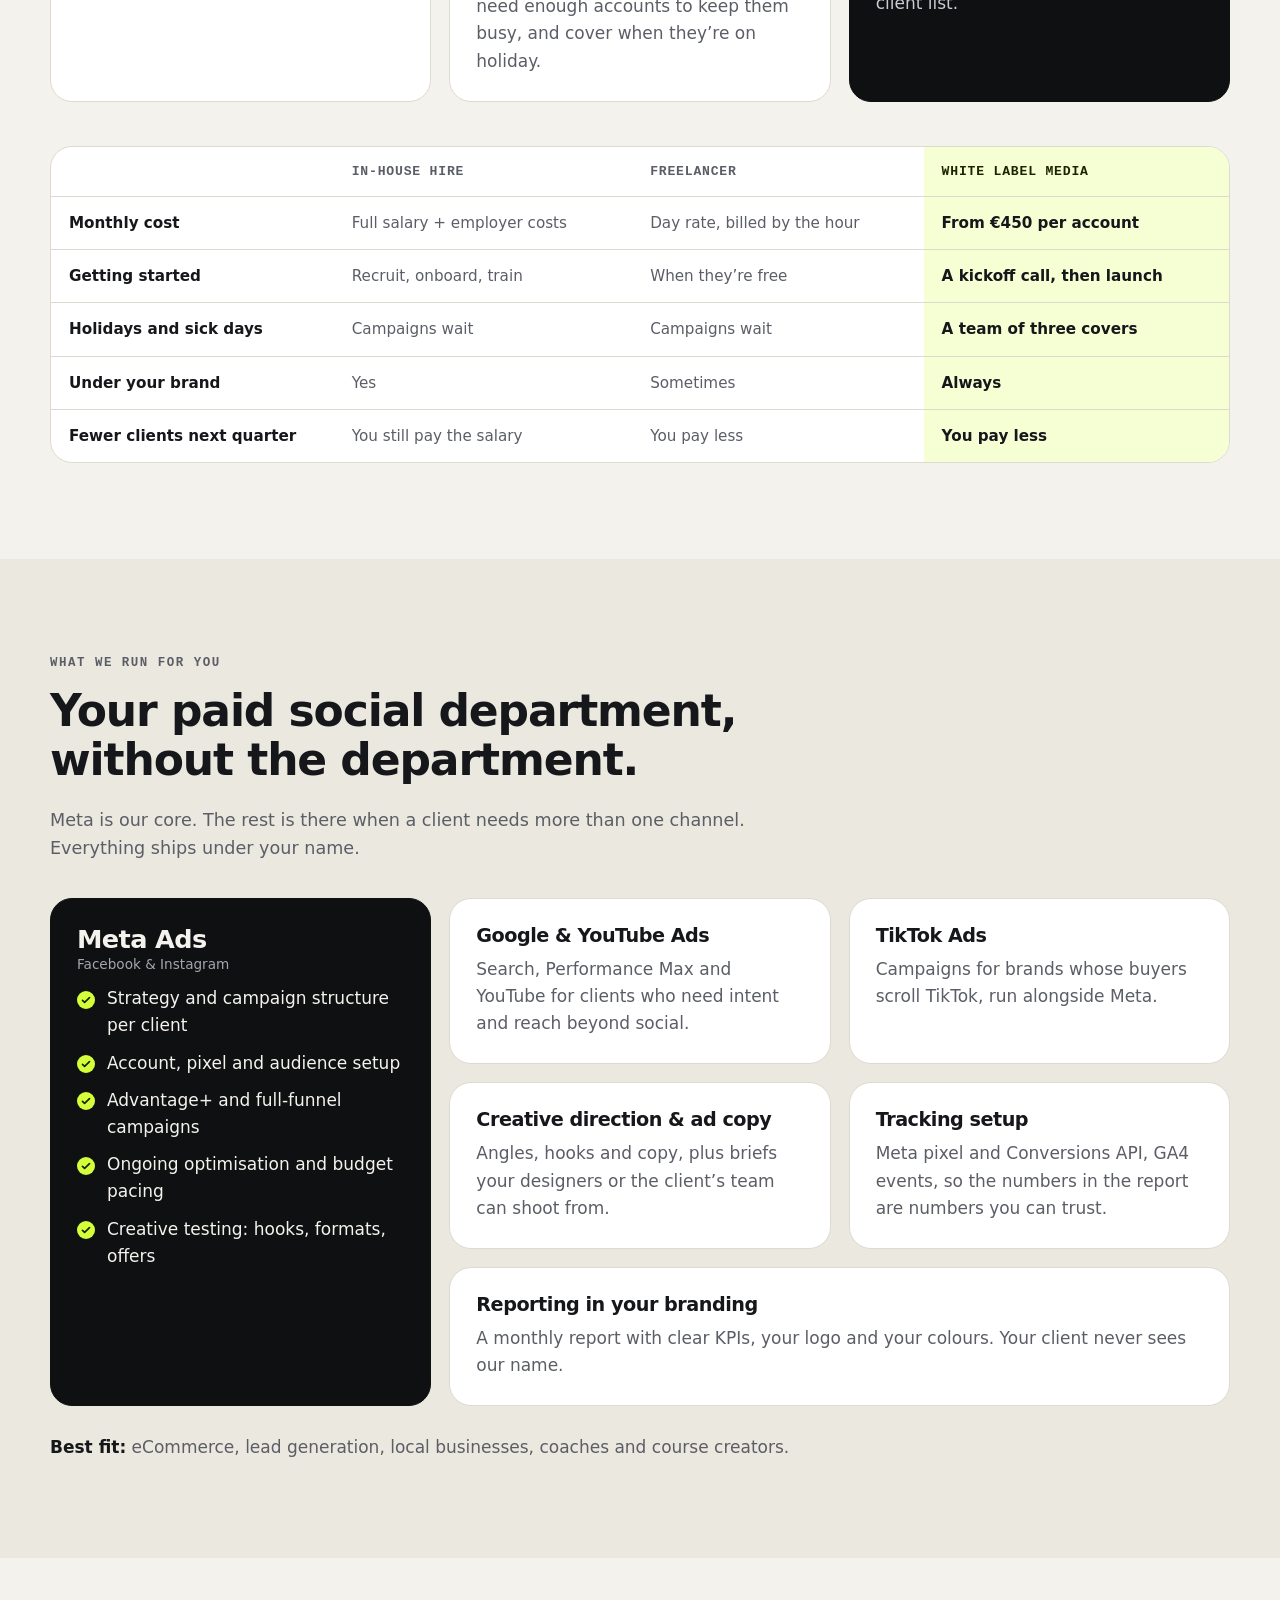
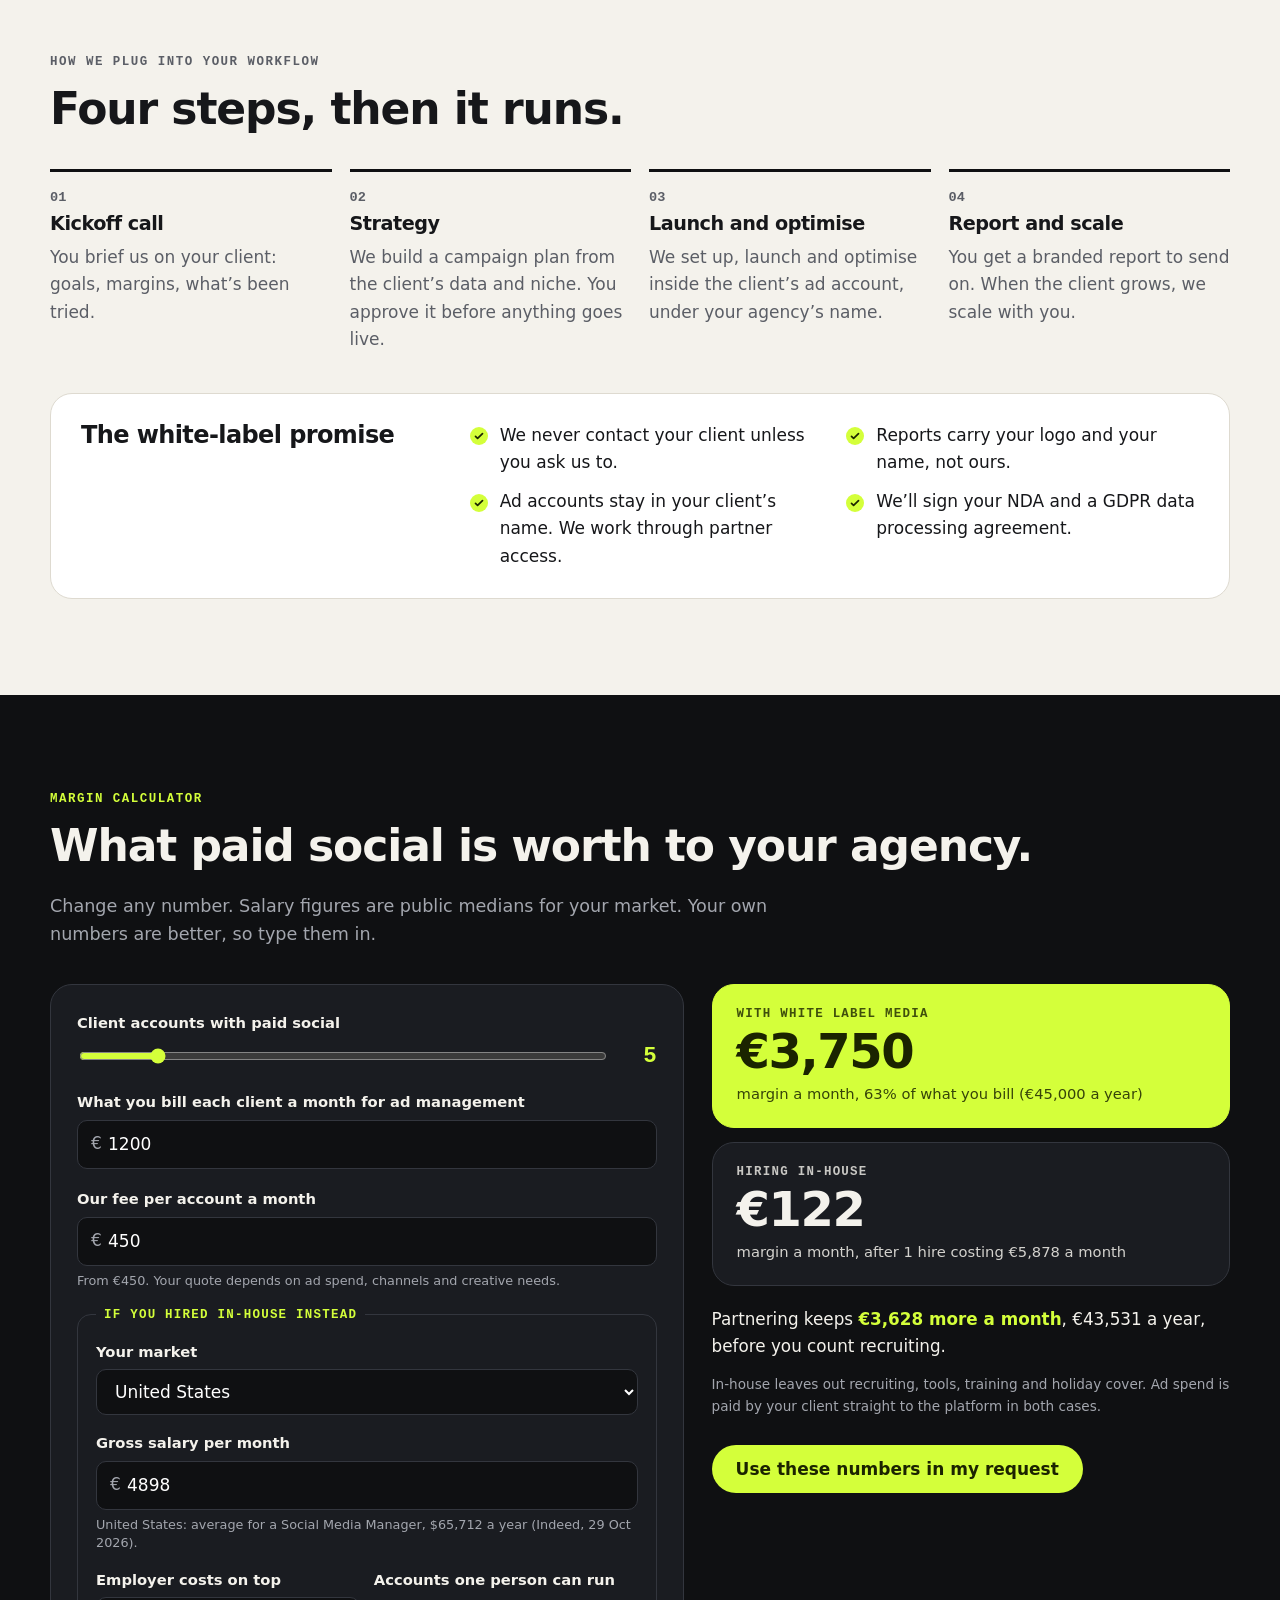
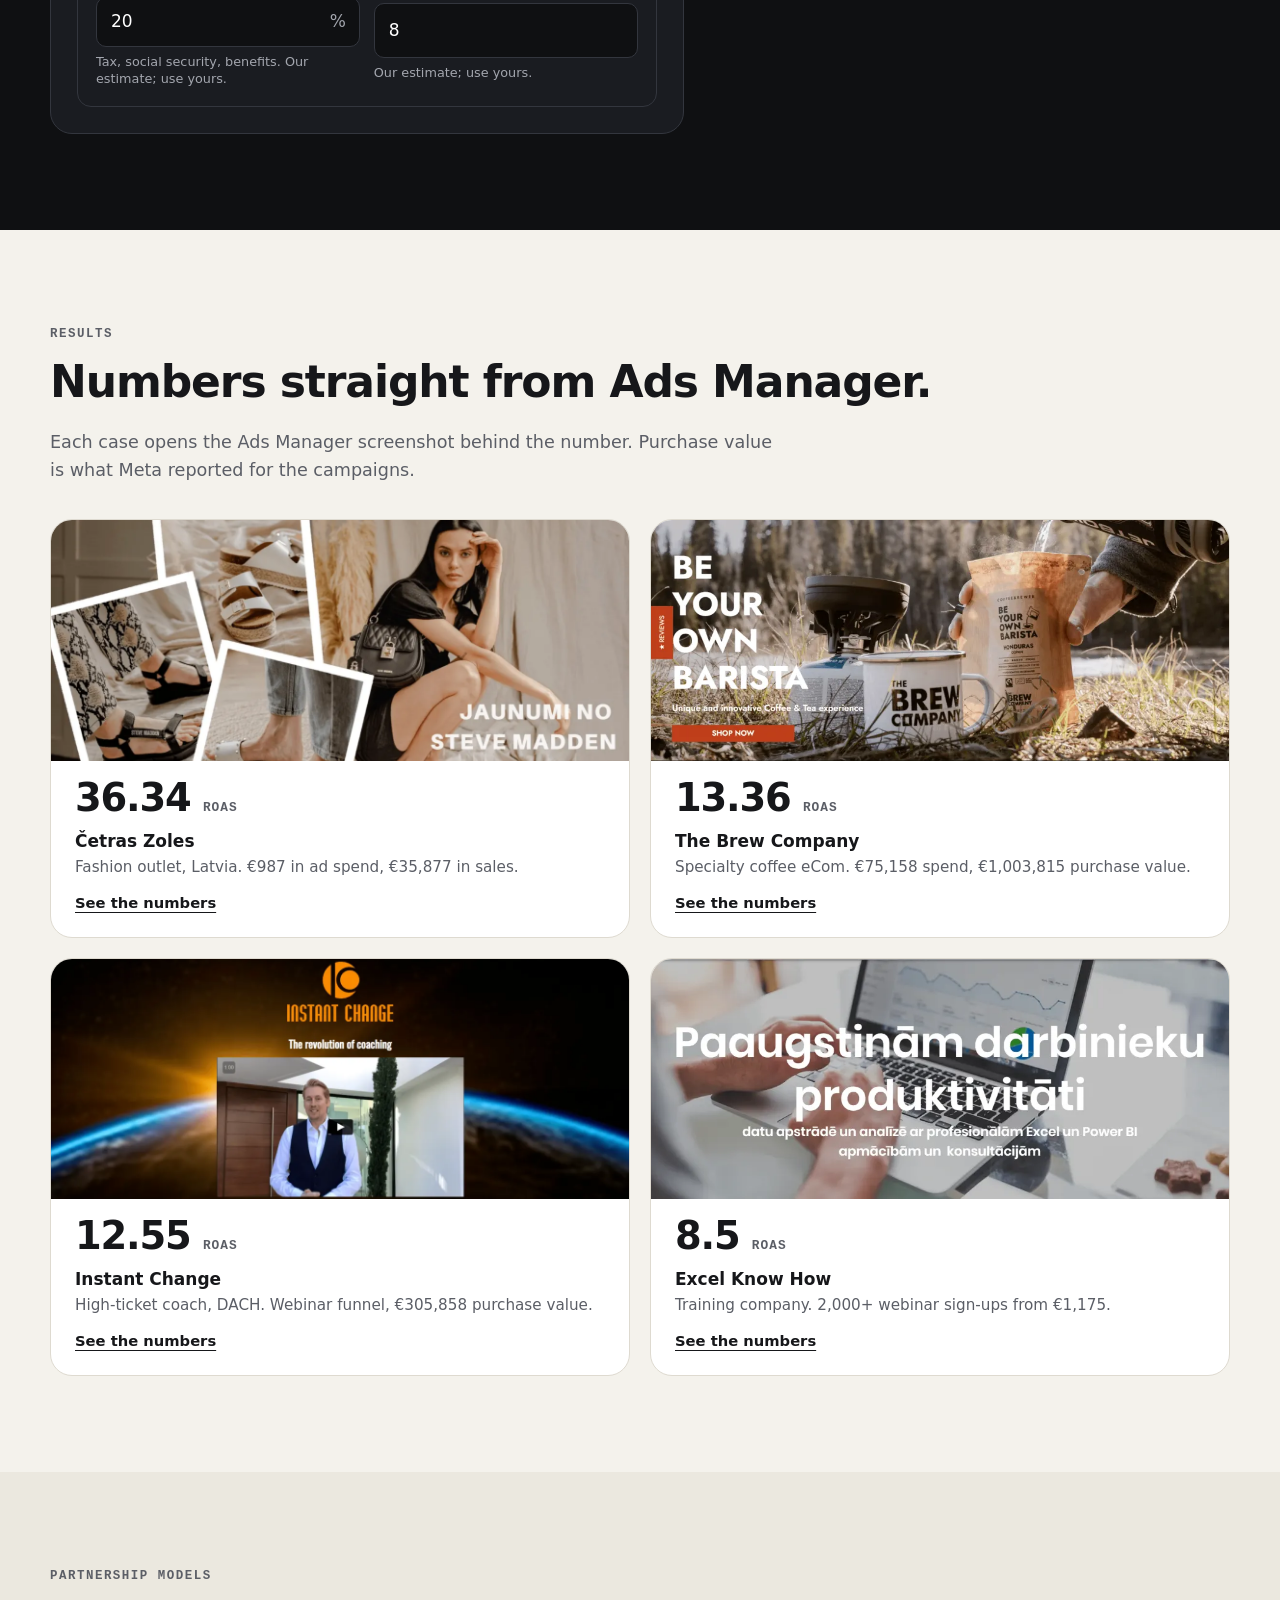
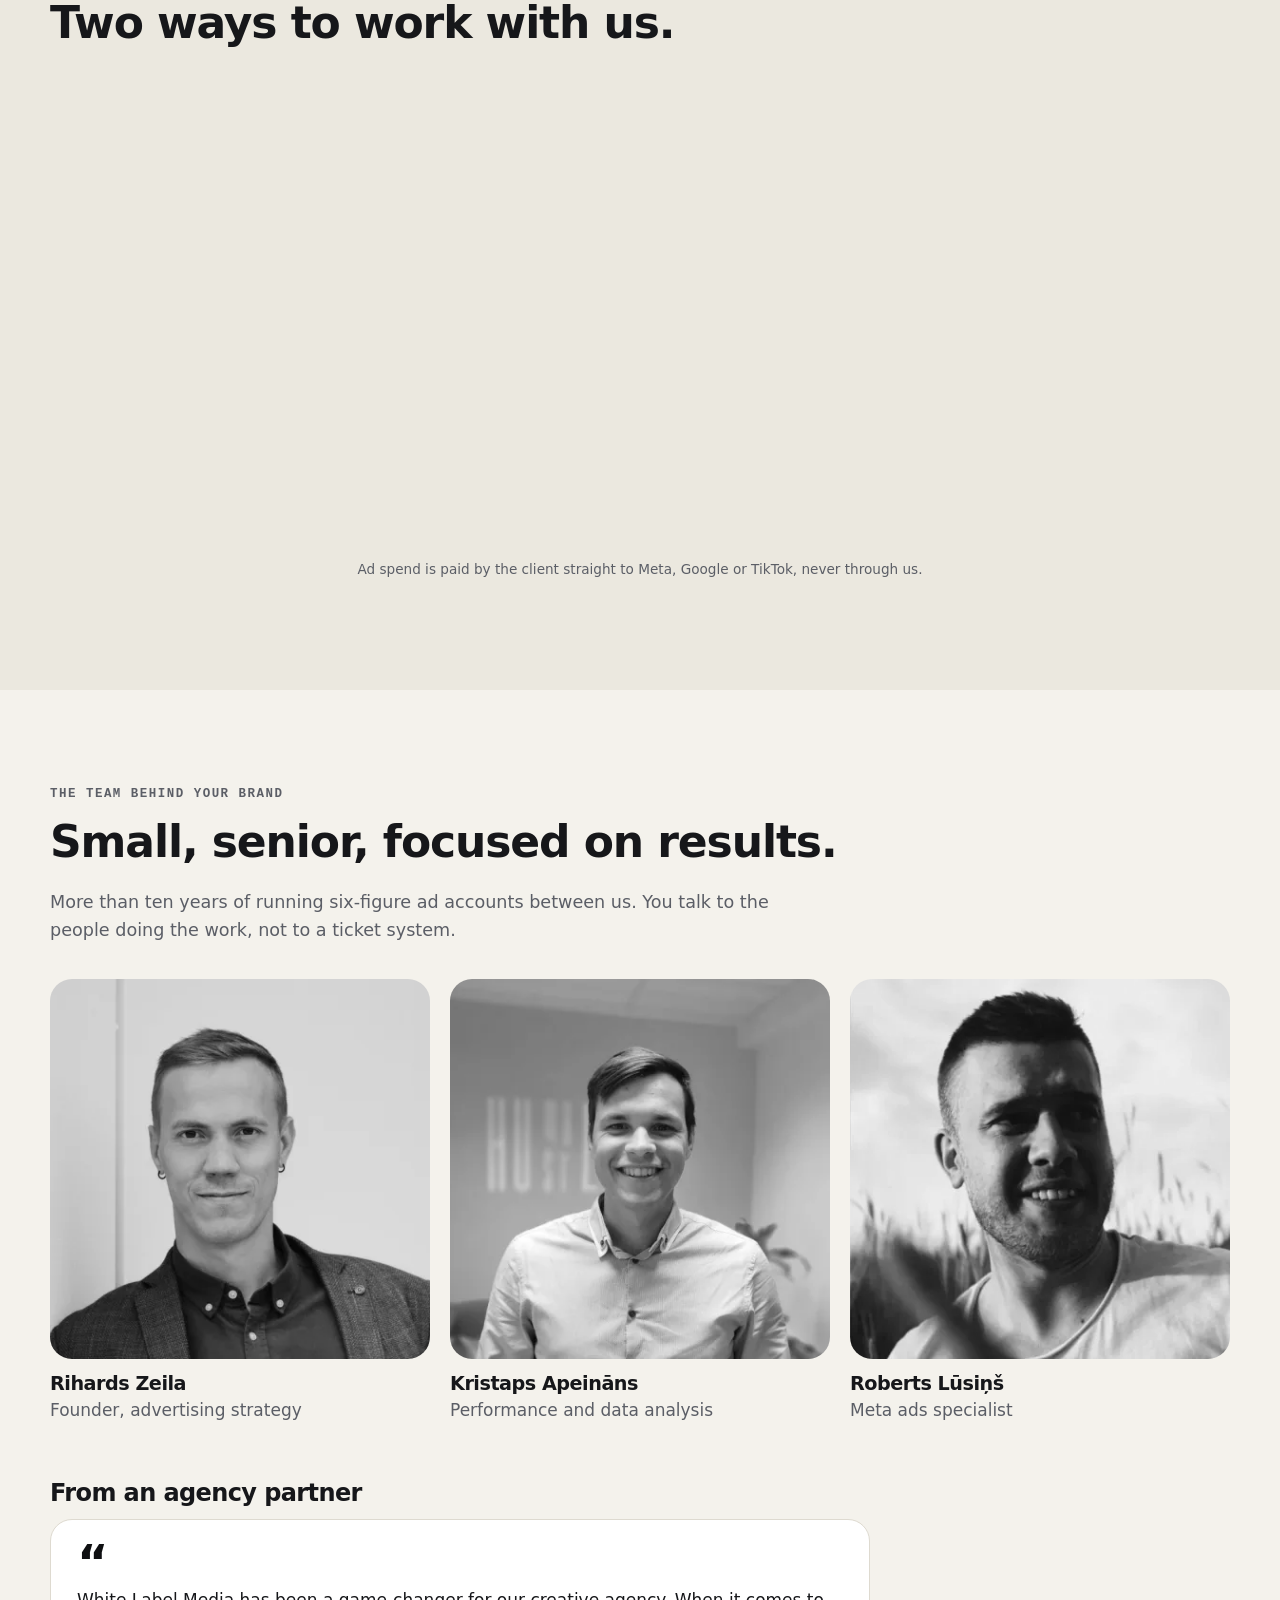
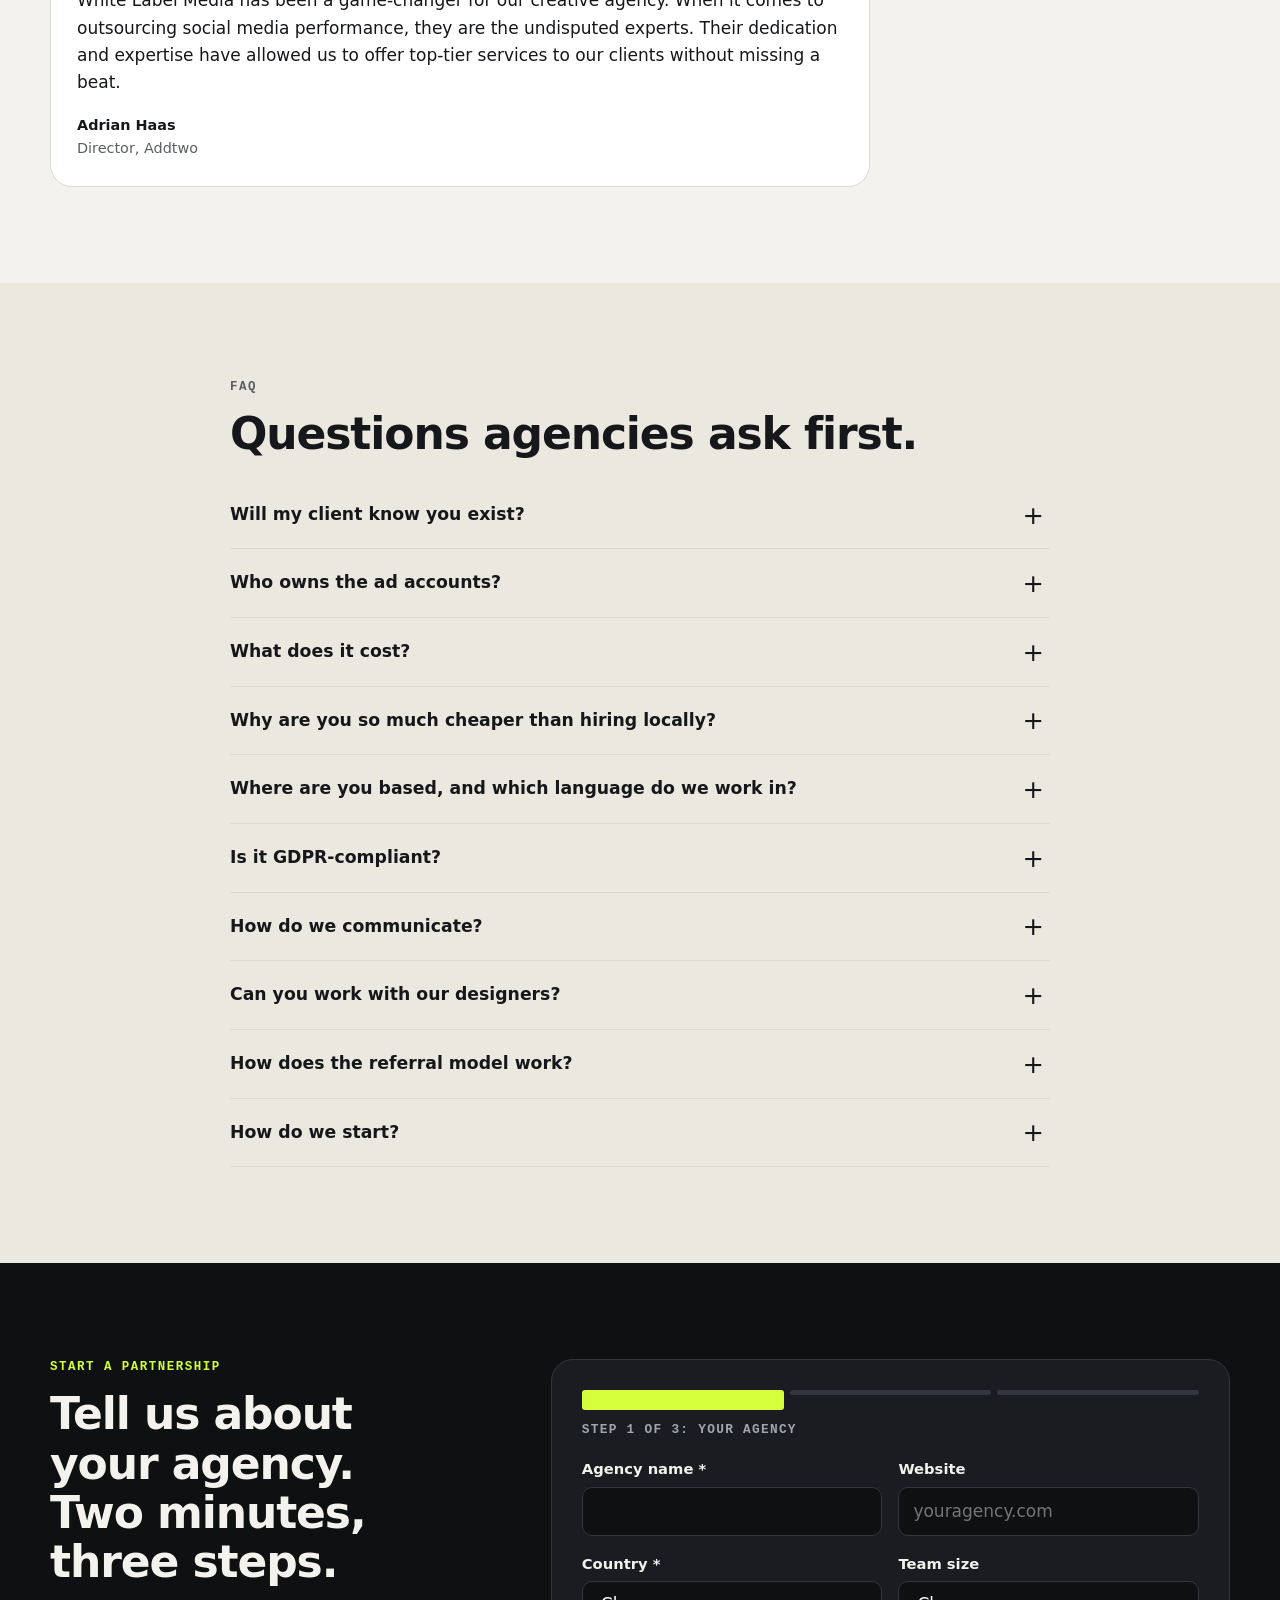
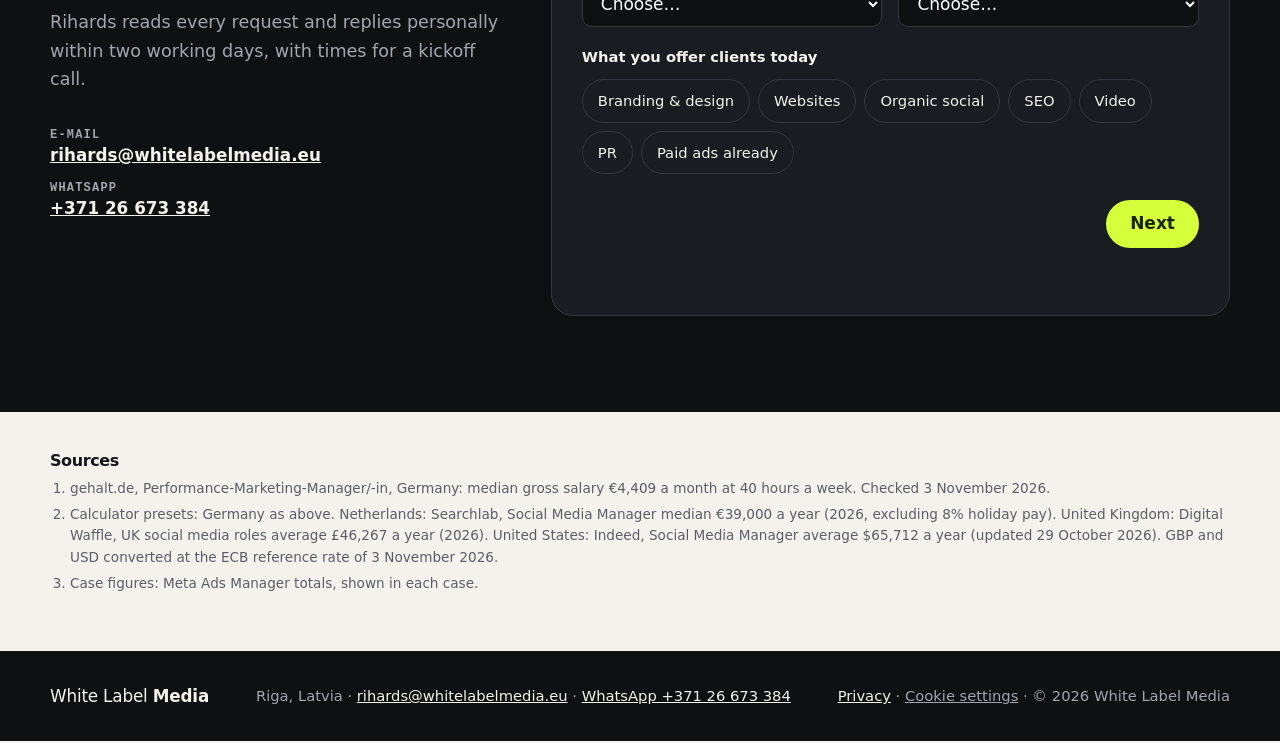
==== commit 52c34de8: "Contact and lead e-mails move to rihards@whitelabelmedia.eu The site no longer shows the parent agen" ====
--- a/index.html
+++ b/index.html
@@ -22,7 +22,7 @@
     "name": "White Label Media",
     "url": "https://whitelabelmedia.eu/",
     "description": "White-label Meta, Google and TikTok advertising for marketing agencies.",
-    "email": "rihards@marketingaskola.lv",
+    "email": "rihards@whitelabelmedia.eu",
     "telephone": "+37126673384",
     "address": { "@type": "PostalAddress", "addressLocality": "Riga", "addressCountry": "LV" },
     "areaServed": "Europe",
@@ -516,7 +516,7 @@
           <h2 id="start-title">Tell us about your agency. Two minutes, three steps.</h2>
           <p class="sub">Rihards reads every request and replies personally within two working days, with times for a kickoff call.</p>
           <ul class="contact">
-            <li><span>E-mail</span><a href="mailto:rihards@marketingaskola.lv">rihards@marketingaskola.lv</a></li>
+            <li><span>E-mail</span><a href="mailto:rihards@whitelabelmedia.eu">rihards@whitelabelmedia.eu</a></li>
             <li><span>WhatsApp</span><a href="https://wa.me/37126673384" rel="noopener" target="_blank">+371 26 673 384</a></li>
           </ul>
         </div>
@@ -643,7 +643,7 @@
   <footer class="site-footer">
     <div class="wrap foot">
       <p class="logo"><span>White Label <b>Media</b></span></p>
-      <p>Riga, Latvia · <a href="mailto:rihards@marketingaskola.lv">rihards@marketingaskola.lv</a> · <a href="https://wa.me/37126673384" rel="noopener" target="_blank">WhatsApp +371 26 673 384</a></p>
+      <p>Riga, Latvia · <a href="mailto:rihards@whitelabelmedia.eu">rihards@whitelabelmedia.eu</a> · <a href="https://wa.me/37126673384" rel="noopener" target="_blank">WhatsApp +371 26 673 384</a></p>
       <p><a href="/privacy/">Privacy</a> · <button type="button" class="linklike" data-cookie-settings>Cookie settings</button> · © <span data-year>2026</span> White Label Media</p>
     </div>
   </footer>
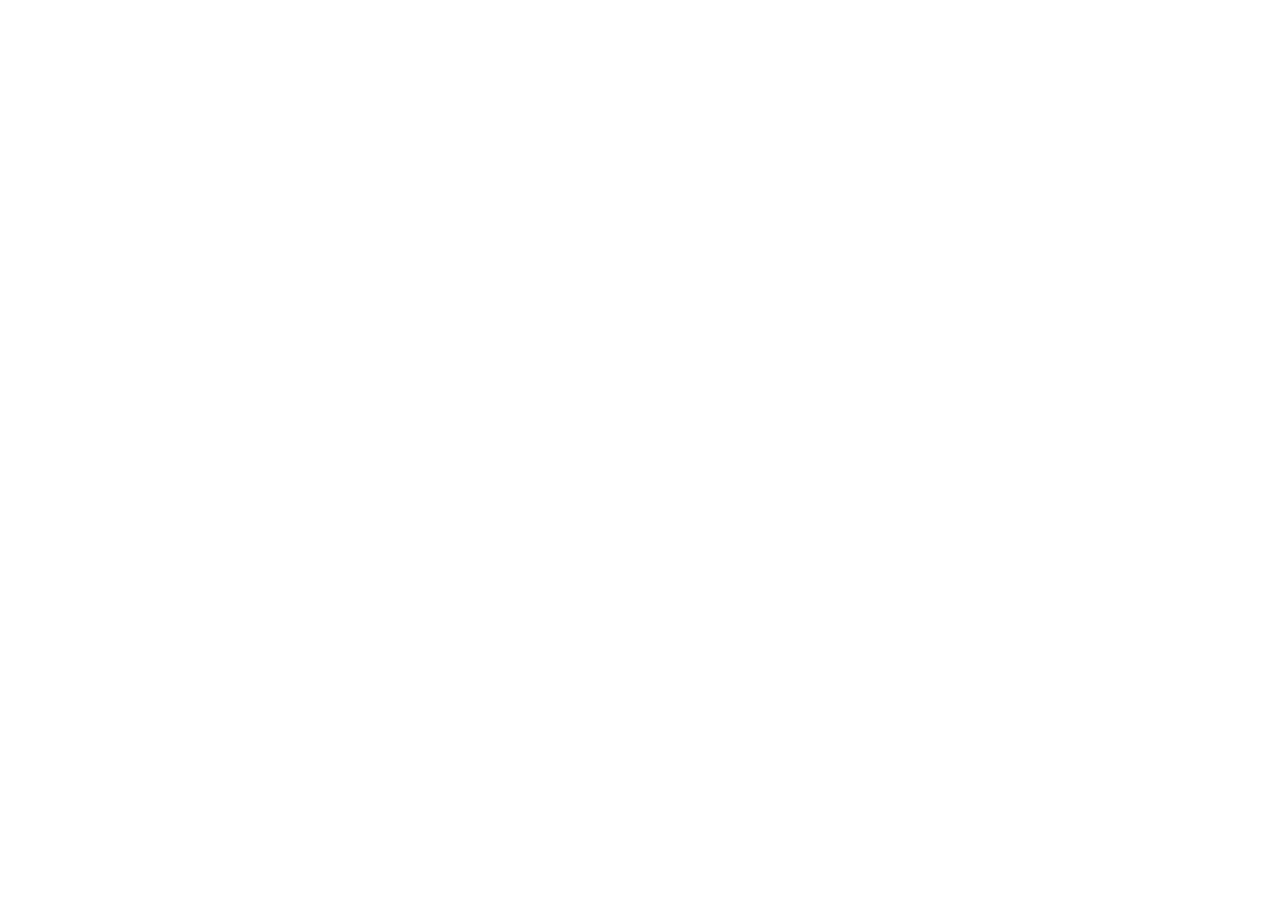
==== commit b23786b2: "Send http visitors to https SiteGround's HTTPS Enforce isn't active and nginx serves the HTML withou" ====
--- a/index.html
+++ b/index.html
@@ -2,6 +2,7 @@
 <html lang="en">
 <head>
   <meta charset="utf-8">
+  <script>if (location.protocol === "http:") location.replace("https://" + location.host + location.pathname + location.search + location.hash);</script>
   <meta name="viewport" content="width=device-width, initial-scale=1">
   <meta name="theme-color" content="#0f1012">
   <title>White Label Media | White-label Meta ads for agencies, at Baltic rates</title>
